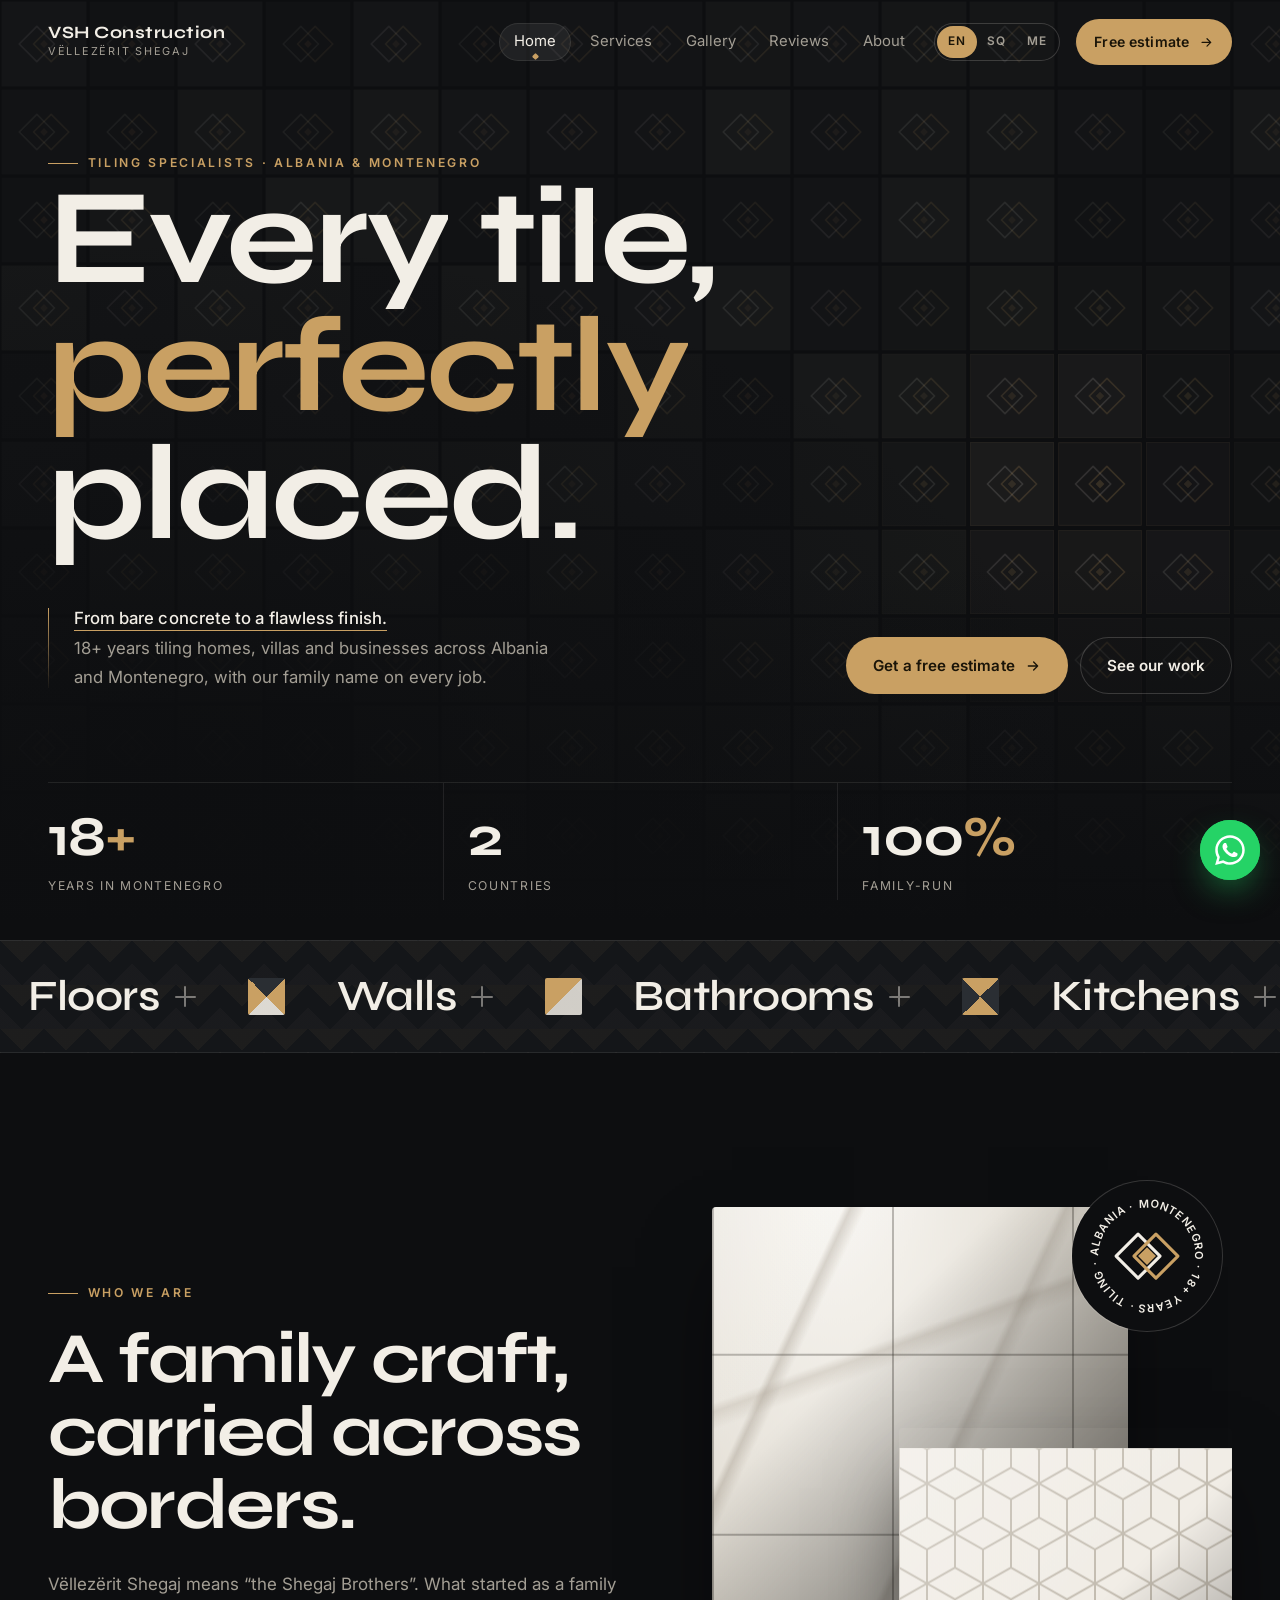
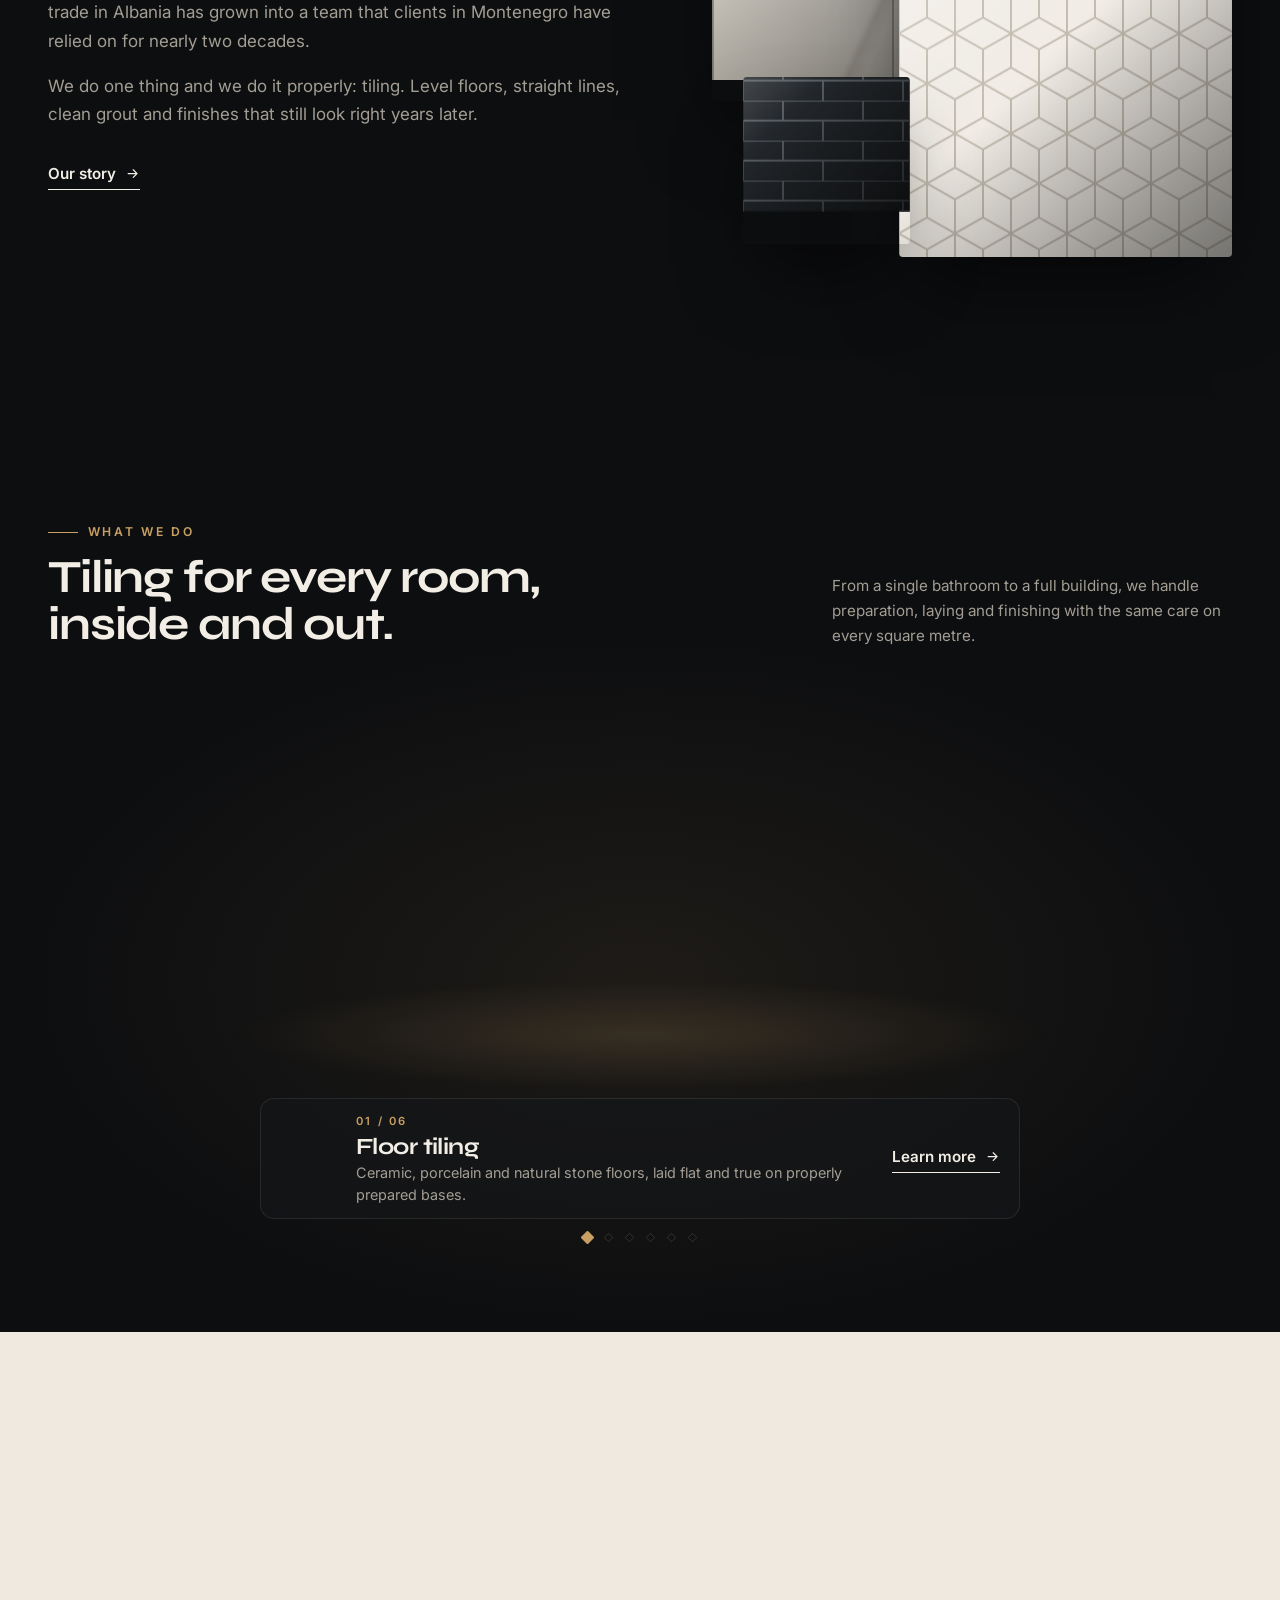
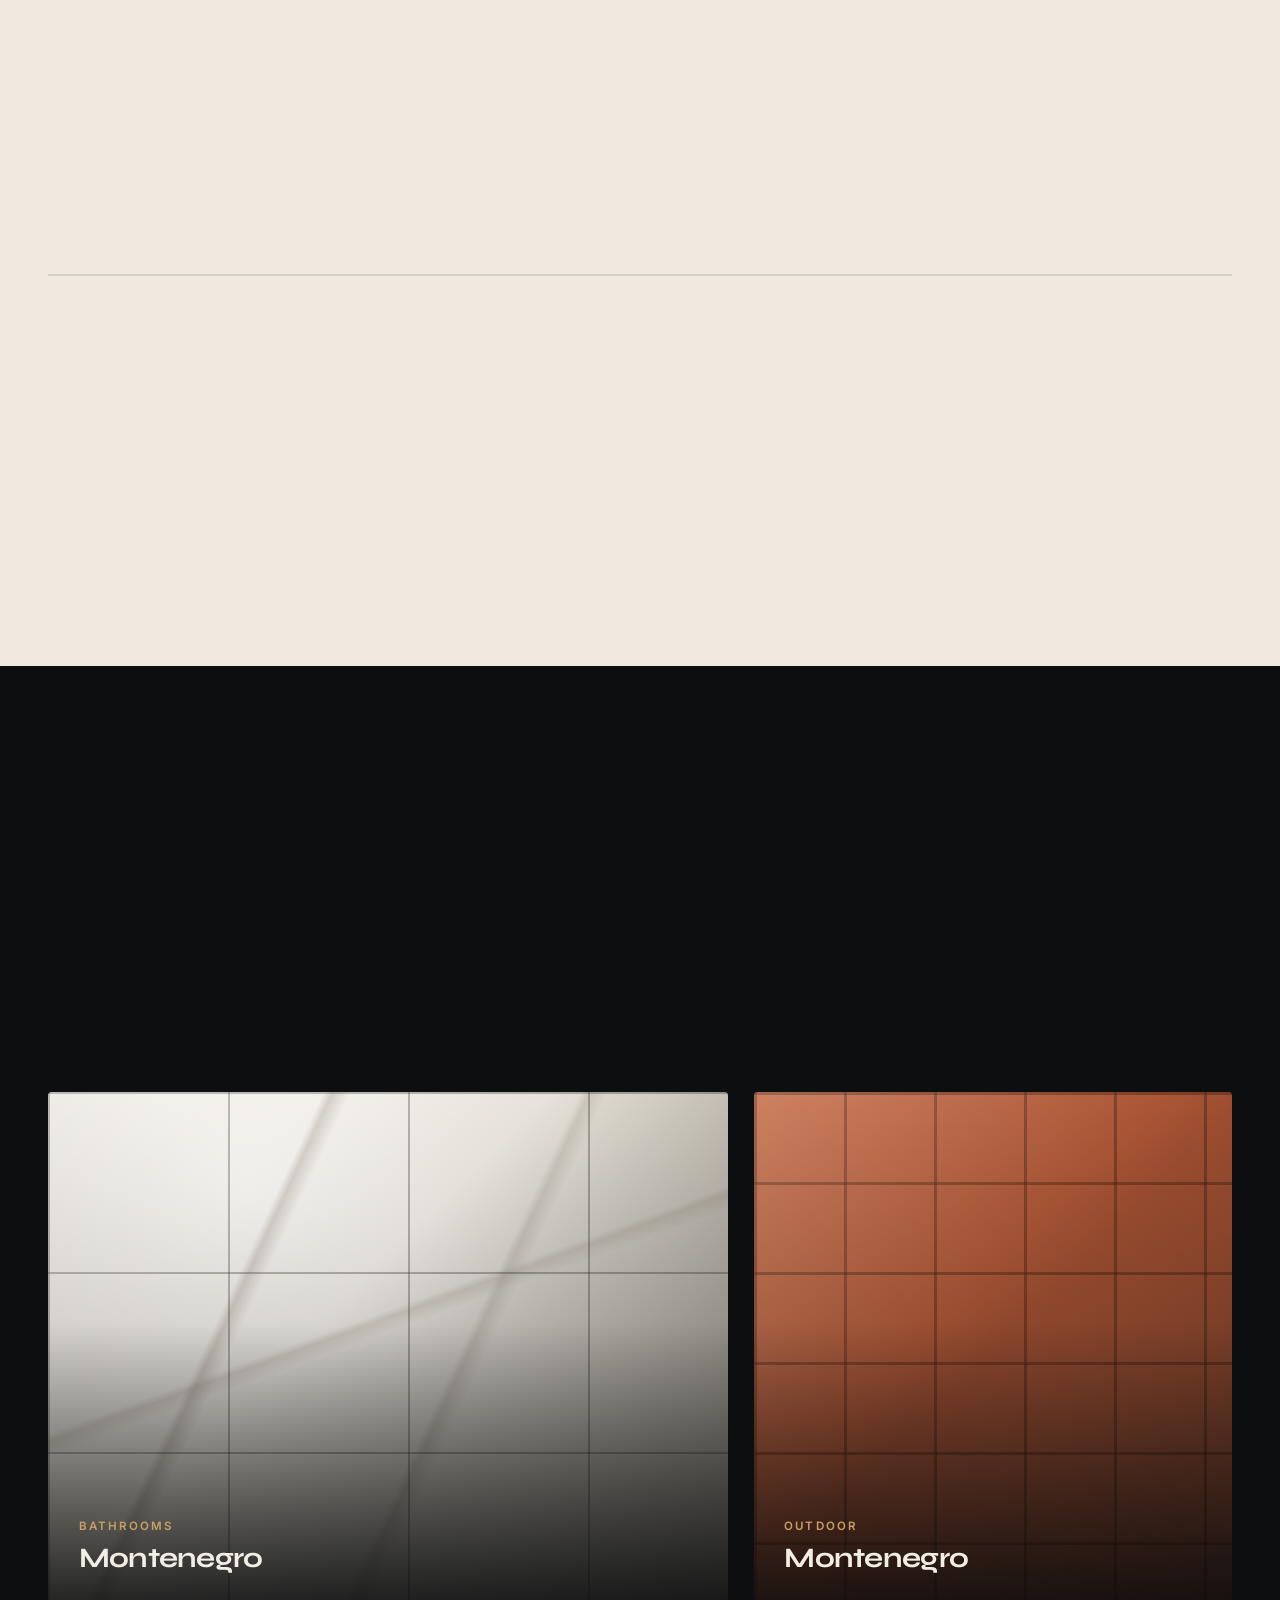
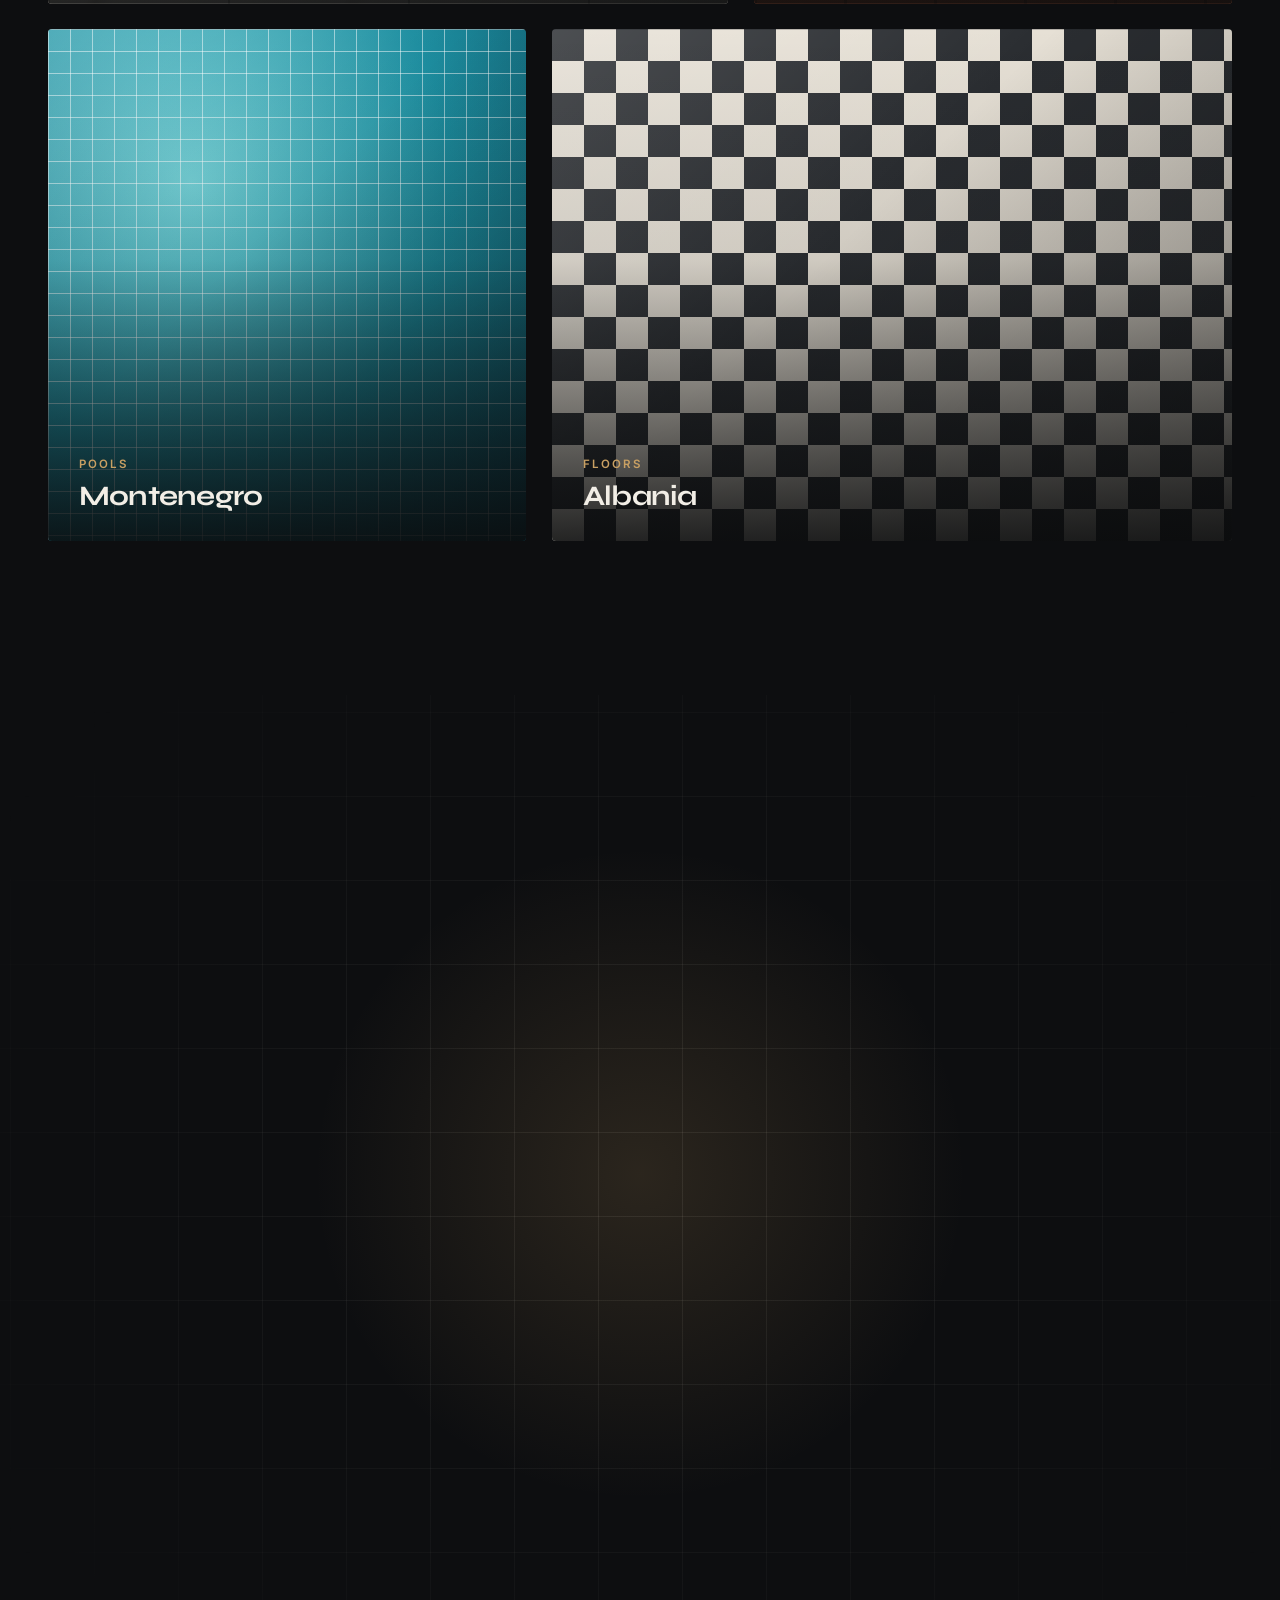
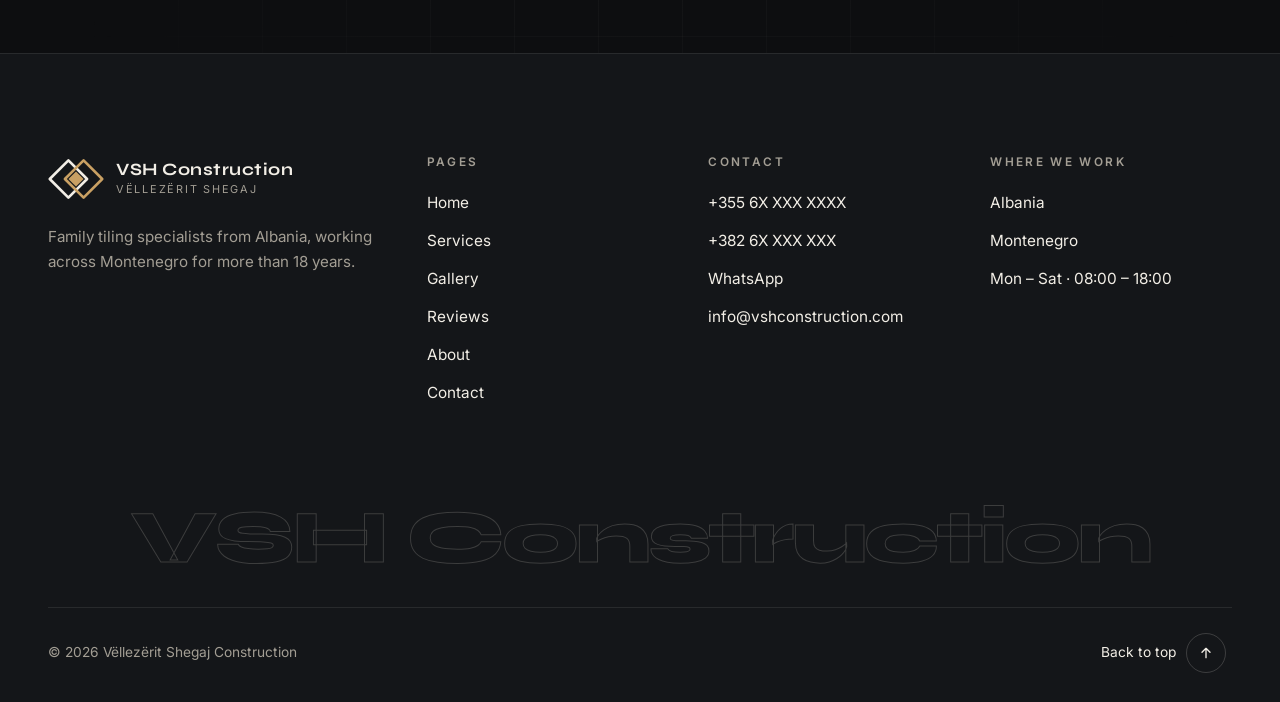
==== index.html @ 90c279e2 "VSH Construction website: 6 pages in English, Albanian and Montenegrin" ====
<!doctype html>
<html lang="en">
<head>
  <meta charset="utf-8">
  <meta name="viewport" content="width=device-width, initial-scale=1">
  <title>VSH Construction | Tiling in Albania &amp; Montenegro</title>
  <meta name="description" content="Vëllezërit Shegaj Construction (VSH) is a family tiling company from Albania, working across Montenegro for more than 18 years.">
  <meta name="theme-color" content="#0d0e10">
  <link rel="icon" type="image/svg+xml" href="assets/logo/vsh-icon.svg">
  <link rel="preconnect" href="https://fonts.googleapis.com">
  <link rel="preconnect" href="https://fonts.gstatic.com" crossorigin>
  <link href="https://fonts.googleapis.com/css2?family=Inter:wght@400;500;600&family=Syne:wght@600;700;800&display=swap" rel="stylesheet">
  <link rel="stylesheet" href="assets/css/style.css">
  <script>document.documentElement.classList.add("js");try{if(sessionStorage.getItem("vsh-transition"))document.documentElement.classList.add("is-entering")}catch(e){}</script>
</head>
<body data-page="home">
  <main id="main">
    <!-- HERO -->
    <section class="hero">
      <canvas class="hero-canvas" aria-hidden="true"></canvas>
      <div class="container hero-content">
        <span class="eyebrow" data-reveal style="--i:1" data-i18n="home.eyebrow">Tiling specialists · Albania &amp; Montenegro</span>
        <h1 data-split data-i18n="home.title">Every tile, <span class="accent">perfectly</span> placed.</h1>
        <div class="hero-row">
          <p class="hero-sub" data-reveal style="--i:4" data-i18n="home.sub"><span class="hl"><strong>From bare concrete to a flawless finish.</strong> 18+ years tiling homes, villas and businesses across Albania and Montenegro, with our family name on every job.</span></p>
          <div class="hero-actions" data-reveal style="--i:5">
            <a class="btn" href="contact.html" data-magnetic="0.2"><span data-i18n="home.cta1">Get a free estimate</span> <svg viewBox="0 0 24 24" fill="none" stroke="currentColor" stroke-width="2" stroke-linecap="round" stroke-linejoin="round" aria-hidden="true"><path d="M5 12h14M13 6l6 6-6 6"/></svg></a>
            <a class="btn btn-ghost" href="gallery.html" data-i18n="home.cta2">See our work</a>
          </div>
        </div>
        <div class="hero-meta" data-reveal style="--i:6">
          <div class="stat"><div class="stat-num"><span data-count="18">18</span><span class="accent">+</span></div><div class="stat-label" data-i18n="home.stat1">Years in Montenegro</div></div>
          <div class="stat"><div class="stat-num"><span data-count="2">2</span></div><div class="stat-label" data-i18n="home.stat2">Countries</div></div>
          <div class="stat"><div class="stat-num"><span data-count="100">100</span><span class="accent">%</span></div><div class="stat-label" data-i18n="home.stat3">Family-run</div></div>
        </div>
      </div>
    </section>

    <!-- MARQUEE -->
    <!-- moving strip: built by main.js; every word opens an info panel -->
    <div class="marquee" data-marquee></div>

    <!-- INTRO -->
    <section class="section">
      <div class="container split">
        <div>
          <span class="eyebrow" data-reveal data-i18n="home.intro.eyebrow">Who we are</span>
          <h2 class="h-lg" data-split data-i18n="home.intro.title">A family craft, carried across borders.</h2>
          <p data-reveal data-i18n="home.intro.p1">Vëllezërit Shegaj means “the Shegaj Brothers”. What started as a family trade in Albania has grown into a team that clients in Montenegro have relied on for nearly two decades.</p>
          <p data-reveal data-i18n="home.intro.p2">We do one thing and we do it properly: tiling.</p>
          <a class="link-arrow" href="about.html" data-reveal><span data-i18n="link.story">Our story</span> <svg viewBox="0 0 24 24" fill="none" stroke="currentColor" stroke-width="2" stroke-linecap="round" stroke-linejoin="round" aria-hidden="true"><path d="M5 12h14M13 6l6 6-6 6"/></svg></a>
        </div>
        <div class="stack">
          <div class="panel p1" data-reveal="clip"><div class="pat pat-marble" data-parallax="-0.08"></div></div>
          <div class="panel p2" data-reveal="clip" style="--i:2"><div class="pat pat-subway-dark" data-parallax="0.06"></div></div>
          <div class="panel p3" data-reveal="clip" style="--i:4"><div class="pat pat-hex" data-parallax="-0.04"></div></div>
          <div class="badge" data-reveal="scale" style="--i:5">
            <svg viewBox="0 0 120 120" aria-hidden="true">
              <defs><path id="badge-circle" d="M60 60 m-46 0 a46 46 0 1 1 92 0 a46 46 0 1 1 -92 0"/></defs>
              <text><textPath href="#badge-circle" textLength="286" data-i18n="home.badge">Albania · Montenegro · 18+ years · tiling ·</textPath></text>
            </svg>
            <b data-logo aria-hidden="true"></b>
          </div>
        </div>
      </div>
    </section>

    <!-- WHAT WE DO: our six services on a 3D ring of working tilers, turned by scrolling -->
    <section class="craft3d" data-craft3d>
      <div class="craft3d-sticky">
        <div class="container craft3d-head">
          <div>
            <span class="eyebrow" data-i18n="home.services.eyebrow">What we do</span>
            <h2 class="h-md" data-i18n="home.services.title">Tiling for every room, inside and out.</h2>
          </div>
          <p class="c3-intro" data-i18n="home.services.text">From a single bathroom to a full building, we handle preparation, laying and finishing with the same care on every square metre.</p>
        </div>
        <div class="c3-stage">
          <div class="c3-ring">
            <a class="c3-card" style="--k:0" href="services.html#floors" data-key="floors"><div class="scene" data-scene="floors"></div><span class="c3-cap"><b>01</b><span data-i18n="svc.floors">Floor tiling</span></span></a>
            <a class="c3-card" style="--k:1" href="services.html#walls" data-key="walls"><div class="scene" data-scene="walls"></div><span class="c3-cap"><b>02</b><span data-i18n="svc.walls">Wall tiling &amp; cladding</span></span></a>
            <a class="c3-card" style="--k:2" href="services.html#bathrooms" data-key="bathrooms"><div class="scene" data-scene="bathrooms"></div><span class="c3-cap"><b>03</b><span data-i18n="svc.bathrooms">Bathrooms</span></span></a>
            <a class="c3-card" style="--k:3" href="services.html#kitchens" data-key="kitchens"><div class="scene" data-scene="kitchens"></div><span class="c3-cap"><b>04</b><span data-i18n="svc.kitchens">Kitchens</span></span></a>
            <a class="c3-card" style="--k:4" href="services.html#outdoor" data-key="outdoor"><div class="scene" data-scene="outdoor"></div><span class="c3-cap"><b>05</b><span data-i18n="svc.outdoor">Terraces &amp; outdoor</span></span></a>
            <a class="c3-card" style="--k:5" href="services.html#pools" data-key="pools"><div class="scene" data-scene="pools"></div><span class="c3-cap"><b>06</b><span data-i18n="svc.pools">Pools &amp; wet areas</span></span></a>
          </div>
          <div class="c3-floor" aria-hidden="true"></div>
        </div>
        <div class="container">
          <div class="c3-info" aria-live="polite">
            <span class="svc-wrap c3-icon is-in" aria-hidden="true"></span>
            <div class="c3-copy"><span class="c3-num">01 / 06</span><h3 class="c3-name">Floor tiling</h3><p class="c3-text"></p></div>
            <a class="link-arrow c3-more" href="services.html#floors"><span data-i18n="c3.more">Learn more</span> <svg viewBox="0 0 24 24" fill="none" stroke="currentColor" stroke-width="2" stroke-linecap="round" stroke-linejoin="round" aria-hidden="true"><path d="M5 12h14M13 6l6 6-6 6"/></svg></a>
          </div>
          <div class="c3-dots" aria-hidden="true"><i></i><i></i><i></i><i></i><i></i><i></i></div>
        </div>
      </div>
    </section>

    <!-- PROCESS -->
    <section class="section section-light">
      <div class="container">
        <div class="section-head">
          <div>
            <span class="eyebrow" data-reveal data-i18n="home.process.eyebrow">How we work</span>
            <h2 class="h-lg" data-split data-i18n="home.process.title">Simple process. Serious results.</h2>
          </div>
          <p data-reveal data-i18n="home.process.text">No surprises. You know what we will do, what it costs and when it will be finished before we lay the first tile.</p>
        </div>
        <div class="process">
          <div class="process-line" data-progress><span></span></div>
          <div class="step" data-reveal style="--i:0"><div class="step-num">01</div><h3 data-i18n="step1.t">Visit &amp; measure</h3><p data-i18n="step1.p">We come to the site, measure everything and listen to what you want.</p></div>
          <div class="step" data-reveal style="--i:1"><div class="step-num">02</div><h3 data-i18n="step2.t">Free estimate</h3><p data-i18n="step2.p">Honest advice on tiles, layout and materials, with a clear written price.</p></div>
          <div class="step" data-reveal style="--i:2"><div class="step-num">03</div><h3 data-i18n="step3.t">Preparation</h3><p data-i18n="step3.p">Levelling, screeding and waterproofing: the work you don’t see, done right.</p></div>
          <div class="step" data-reveal style="--i:3"><div class="step-num">04</div><h3 data-i18n="step4.t">Laying &amp; finish</h3><p data-i18n="step4.p">Precise laying, clean grouting and a tidy site handed back to you.</p></div>
        </div>
      </div>
    </section>

    <!-- WORK (from assets/js/gallery-data.js) -->
    <section class="section">
      <div class="container">
        <div class="section-head">
          <div>
            <span class="eyebrow" data-reveal data-i18n="home.work.eyebrow">Our work</span>
            <h2 class="h-lg" data-split data-i18n="home.work.title">Finished surfaces, built to last.</h2>
          </div>
          <a class="link-arrow" href="gallery.html" data-reveal><span data-i18n="link.gallery">Full gallery</span> <svg viewBox="0 0 24 24" fill="none" stroke="currentColor" stroke-width="2" stroke-linecap="round" stroke-linejoin="round" aria-hidden="true"><path d="M5 12h14M13 6l6 6-6 6"/></svg></a>
        </div>
        <div class="projects-grid" data-gallery="featured"></div>
      </div>
    </section>

    <!-- REVIEWS (from assets/js/reviews-data.js; hidden until you have reviews) -->
    <section class="section" id="home-reviews" style="padding-top:0">
      <div class="container">
        <div class="section-head">
          <div>
            <span class="eyebrow" data-reveal data-i18n="home.reviews.eyebrow">Reviews</span>
            <h2 class="h-lg" data-split data-i18n="home.reviews.title">What our clients say.</h2>
          </div>
          <div class="head-actions" data-reveal>
            <a class="link-arrow" href="reviews.html"><span data-i18n="link.reviews">All reviews</span> <svg viewBox="0 0 24 24" fill="none" stroke="currentColor" stroke-width="2" stroke-linecap="round" stroke-linejoin="round" aria-hidden="true"><path d="M5 12h14M13 6l6 6-6 6"/></svg></a>
            <a class="btn btn-sm btn-ghost" href="reviews.html#write"><svg class="btn-star" viewBox="0 0 24 24" fill="currentColor" aria-hidden="true"><path d="M12 2.5l2.9 6 6.6.8-4.9 4.6 1.3 6.6L12 17.3l-5.9 3.2 1.3-6.6-4.9-4.6 6.6-.8z"/></svg> <span data-i18n="rp.writeBtn">Write a review</span></a>
          </div>
        </div>
        <div class="reviews-grid" data-reviews="teaser" data-hide-empty="#home-reviews"></div>
      </div>
    </section>

    <!-- CTA -->
    <section class="cta">
      <div class="container">
        <span class="eyebrow" data-reveal data-i18n="home.cta.eyebrow">Free estimate</span>
        <h2 data-split data-i18n="home.cta.title">Have a project in Albania or Montenegro?</h2>
        <a class="btn-round" href="contact.html" data-magnetic="0.35" data-reveal="scale" data-i18n="cta.round">Free<br>estimate</a>
      </div>
    </section>
  </main>

  <script src="assets/js/config.js"></script>
  <script src="assets/js/i18n.js"></script>
  <script src="assets/js/gallery-data.js"></script>
  <script src="assets/js/reviews-data.js"></script>
  <script src="assets/js/main.js"></script>
</body>
</html>
---- assets/css/style.css ----
/* =========================================================
   VSH Construction — Vëllezërit Shegaj
   Main stylesheet
   ========================================================= */

:root {
  --bg: #0d0e10;
  --bg-2: #141619;
  --surface: #1b1e22;
  --surface-2: #23272c;
  --line: rgba(242, 238, 230, 0.09);
  --line-2: rgba(242, 238, 230, 0.18);
  --text: #f2eee6;
  --muted: #a39e94;
  --accent: #c9a063;
  --accent-2: #e2bf86;
  --accent-ink: #1a1408;
  --light: #efe9df;
  --light-ink: #17181a;
  --light-muted: #5f5b54;

  --font-display: "Syne", system-ui, sans-serif;
  --font-body: "Inter", system-ui, -apple-system, "Segoe UI", sans-serif;

  --ease-out: cubic-bezier(0.22, 1, 0.36, 1);
  --ease-io: cubic-bezier(0.77, 0, 0.18, 1);

  --container: 1280px;
  --gutter: clamp(16px, 4vw, 48px);
  --header-h: 84px;
}

/* ---------- Base ---------- */
*, *::before, *::after { box-sizing: border-box; }
html { -webkit-text-size-adjust: 100%; overflow-x: clip; }
body {
  margin: 0;
  background: var(--bg);
  color: var(--text);
  font-family: var(--font-body);
  font-size: 1.0625rem;
  line-height: 1.65;
  -webkit-font-smoothing: antialiased;
  overflow-x: clip;
}
html.menu-open { overflow: hidden; }
img, svg, canvas { display: block; max-width: 100%; }
a { color: inherit; text-decoration: none; }
button { font: inherit; color: inherit; }
h1, h2, h3, h4 {
  font-family: var(--font-display);
  font-weight: 700;
  line-height: 1.02;
  letter-spacing: -0.025em;
  margin: 0;
  overflow-wrap: break-word;
}
p { margin: 0 0 1em; }
::selection { background: var(--accent); color: var(--accent-ink); }
:focus-visible { outline: 2px solid var(--accent); outline-offset: 3px; }

.container { width: 100%; max-width: var(--container); margin: 0 auto; padding: 0 var(--gutter); }

.skip-link {
  position: fixed; top: 12px; left: 12px; z-index: 200;
  padding: 10px 16px; background: var(--accent); color: var(--accent-ink);
  border-radius: 6px; transform: translateY(-200%);
}
.skip-link:focus { transform: none; }

.eyebrow {
  display: inline-flex; align-items: center; gap: 0.8em;
  font-size: 0.76rem; font-weight: 600; letter-spacing: 0.22em; text-transform: uppercase;
  color: var(--accent);
}
.eyebrow::before { content: ""; width: 30px; height: 1px; background: currentColor; }

.h-lg { font-size: clamp(2.4rem, 5.6vw, 5rem); }
.h-md { font-size: clamp(1.9rem, 3.6vw, 3rem); }
.text-muted { color: var(--muted); }
.accent { color: var(--accent); }
em.serif, .outline {
  font-style: normal;
  color: transparent;
  -webkit-text-stroke: 1.5px var(--accent);
}

/* ---------- Buttons ---------- */
.btn {
  position: relative; isolation: isolate; overflow: hidden;
  display: inline-flex; align-items: center; gap: 0.7em;
  padding: 1.05em 1.75em;
  border: 0; border-radius: 999px; cursor: pointer;
  background: var(--accent); color: var(--accent-ink);
  font-weight: 600; font-size: 0.95rem; letter-spacing: 0.01em;
  transition: color 0.4s var(--ease-out), transform 0.5s var(--ease-out);
}
.btn::before {
  content: ""; position: absolute; inset: 0; z-index: -1;
  background: var(--text); border-radius: inherit;
  transform: translateY(101%);
  transition: transform 0.55s var(--ease-out);
}
.btn svg { width: 1.05em; height: 1.05em; transition: transform 0.45s var(--ease-out); }
.btn-ghost { background: transparent; color: var(--text); box-shadow: inset 0 0 0 1px var(--line-2); }
.btn-sm { padding: 0.78em 1.3em; font-size: 0.88rem; }
.btn-dark { background: var(--light-ink); color: var(--light); }
.btn-dark::before { background: var(--accent); }
@media (hover: hover) {
  .btn:hover::before { transform: translateY(0); }
  .btn:hover svg { transform: translateX(4px); }
  .btn-ghost:hover { color: var(--bg); }
  .btn-dark:hover { color: var(--accent-ink); }
}
.btn:active { transform: scale(0.97); }

.btn-round {
  width: clamp(150px, 16vw, 190px); aspect-ratio: 1; border-radius: 50%;
  display: inline-grid; place-items: center; text-align: center;
  background: var(--accent); color: var(--accent-ink);
  font-family: var(--font-display); font-weight: 700; font-size: 1.05rem; line-height: 1.2;
  position: relative; overflow: hidden; isolation: isolate;
  transition: color 0.4s var(--ease-out);
}
.btn-round::before {
  content: ""; position: absolute; inset: 0; z-index: -1; border-radius: 50%;
  background: var(--text); transform: scale(0); transition: transform 0.6s var(--ease-out);
}
@media (hover: hover) { .btn-round:hover::before { transform: scale(1); } }

.link-arrow {
  display: inline-flex; align-items: center; gap: 0.6em;
  font-weight: 600; font-size: 0.95rem;
  padding-bottom: 4px;
  background: linear-gradient(currentColor, currentColor) left bottom / 100% 1px no-repeat;
  transition: background-size 0.5s var(--ease-out), color 0.3s;
}
.link-arrow svg { width: 1em; height: 1em; transition: transform 0.45s var(--ease-out); }
@media (hover: hover) {
  .link-arrow:hover { color: var(--accent); }
  .link-arrow:hover svg { transform: translateX(5px); }
}

/* ---------- Scroll progress ---------- */
.scroll-progress {
  position: fixed; top: 0; left: 0; right: 0; height: 2px; z-index: 60;
  background: var(--accent); transform-origin: left; transform: scaleX(var(--sp, 0));
  pointer-events: none;
}

/* ---------- Header ---------- */
.site-header {
  position: fixed; inset: 0 0 auto; z-index: 50;
  height: var(--header-h); display: flex; align-items: center;
  border-bottom: 1px solid transparent;
  transition: transform 0.55s var(--ease-out), background-color 0.4s, border-color 0.4s;
}
.site-header .container { display: flex; align-items: center; justify-content: space-between; gap: 24px; }
.site-header.is-scrolled {
  background: rgba(13, 14, 16, 0.74);
  -webkit-backdrop-filter: blur(14px); backdrop-filter: blur(14px);
  border-color: var(--line);
}
.site-header.is-hidden { transform: translateY(-100%); }
.menu-open .site-header { transform: none; background: transparent; border-color: transparent; backdrop-filter: none; }

.brand { display: flex; align-items: center; gap: 12px; }
/* Logo mark: two diamond tiles joined by a gold tile */
.brand-mark {
  position: relative; width: 56px; height: 46px; flex: none;
  display: grid; place-items: center; color: var(--text);
}
.logo-mark { display: block; width: 100%; height: 100%; overflow: visible; }
.logo-mark path { transform-box: fill-box; transform-origin: center; transition: transform 0.6s var(--ease-out); }
@media (hover: hover) {
  .brand:hover .lm-a { transform: translateX(6%); }
  .brand:hover .lm-b { transform: translateX(-6%); }
  .brand:hover .lm-c { transform: scale(1.25) rotate(90deg); }
}
/* small phones keep the logo in the header all the time: it draws itself on the first view */
@media (max-width: 440px) {
  .logo-intro .site-header .lm-a, .logo-intro .site-header .lm-b {
    stroke-dasharray: 100; animation: logo-draw 1.4s var(--ease-io) 0.2s both;
  }
  .logo-intro .site-header .lm-b { animation-delay: 0.45s; }
  .logo-intro .site-header .lm-c { animation: logo-pop 0.7s var(--ease-out) 1.2s both; }
}
@keyframes logo-draw { from { stroke-dashoffset: 100; } to { stroke-dashoffset: 0; } }
@keyframes logo-pop { from { transform: scale(0) rotate(-90deg); } }
.brand-text strong {
  display: block; font-family: var(--font-display); font-weight: 700;
  font-size: 1.02rem; letter-spacing: 0.03em; line-height: 1.2;
}
.brand-text small {
  display: block; font-size: 0.68rem; letter-spacing: 0.16em; text-transform: uppercase; color: var(--muted);
}

.nav { display: flex; align-items: center; gap: 4px; }
.nav a:not(.btn) {
  position: relative; padding: 0.6em 1em; font-size: 0.93rem; color: var(--muted);
  transition: color 0.3s;
}
.nav a:not(.btn)::after {
  content: ""; position: absolute; left: 1em; right: 1em; bottom: 0.3em; height: 1px;
  background: var(--accent); transform: scaleX(0); transform-origin: right;
  transition: transform 0.5s var(--ease-out);
}
.nav a[aria-current="page"] { color: var(--text); }
.nav a[aria-current="page"]::after { transform: scaleX(1); transform-origin: left; }
@media (hover: hover) {
  .nav a:not(.btn):hover { color: var(--text); }
  .nav a:not(.btn):hover::after { transform: scaleX(1); transform-origin: left; }
}
.nav .btn { margin-left: 14px; }

.menu-toggle {
  display: none; position: relative; width: 48px; height: 48px; border-radius: 50%;
  border: 1px solid var(--line-2); background: transparent; cursor: pointer;
}
.menu-toggle span {
  position: absolute; left: 14px; right: 14px; height: 1.5px; background: var(--text);
  transition: transform 0.5s var(--ease-out), top 0.5s var(--ease-out);
}
.menu-toggle span:nth-child(1) { top: 19px; }
.menu-toggle span:nth-child(2) { top: 27px; }
.menu-open .menu-toggle span:nth-child(1) { top: 23px; transform: rotate(45deg); }
.menu-open .menu-toggle span:nth-child(2) { top: 23px; transform: rotate(-45deg); }

.mobile-menu {
  position: fixed; inset: 0; z-index: 45;
  display: flex; flex-direction: column; justify-content: space-between;
  padding: calc(var(--header-h) + 32px) var(--gutter) 36px;
  background: var(--bg-2);
  clip-path: circle(0% at calc(100% - var(--gutter) - 24px) calc(var(--header-h) / 2));
  visibility: hidden;
  transition: clip-path 0.8s var(--ease-io), visibility 0s 0.8s;
}
.menu-open .mobile-menu {
  clip-path: circle(150% at calc(100% - var(--gutter) - 24px) calc(var(--header-h) / 2));
  visibility: visible;
  transition: clip-path 0.8s var(--ease-io), visibility 0s;
}
.mobile-menu nav a {
  display: block; overflow: hidden;
  font-family: var(--font-display); font-weight: 700;
  font-size: clamp(2rem, min(11vw, 7vh), 3.8rem); line-height: 1.15; letter-spacing: -0.02em;
}
.mobile-menu nav a span {
  display: inline-block; transform: translateY(110%);
  transition: transform 0.7s var(--ease-out);
}
.mobile-menu nav a[aria-current="page"] { color: var(--accent); }
.menu-open .mobile-menu nav a span { transform: none; transition-delay: calc(0.25s + var(--i) * 0.06s); }
.mobile-menu-foot {
  display: grid; gap: 6px; color: var(--muted); font-size: 0.92rem;
  opacity: 0; transition: opacity 0.5s;
}
.menu-open .mobile-menu-foot { opacity: 1; transition-delay: 0.55s; }

@media (max-width: 1200px) {
  .nav, .header-cta { display: none !important; }
  .menu-toggle { display: block; }
}
@media (min-width: 1201px) { .mobile-menu { display: none; } }

/* ---------- Page transition: the logo assembles from its pieces ----------
   leave: a dark curtain opens from where you clicked, the 9 pieces of the logo
          fly in from all sides and lock together, then the next page loads
   enter: the assembled logo lifts away and the curtain slides up off the new page */
.pt {
  position: fixed; inset: 0; z-index: 100; pointer-events: none;
  display: grid; place-items: center;
  background: radial-gradient(ellipse at 50% 45%, #17191c, var(--bg) 70%);
  clip-path: circle(0% at var(--cx, 50%) var(--cy, 50%));
  visibility: hidden;
}
.pt.no-anim, .pt.no-anim * { transition: none !important; }
.pt.is-covering {
  visibility: visible; pointer-events: all;
  clip-path: circle(150% at var(--cx, 50%) var(--cy, 50%));
  transition: clip-path 0.48s var(--ease-io);
}
html.is-entering .pt { visibility: visible; clip-path: inset(0 0 0 0); transition: none; }
.pt.is-revealing {
  visibility: visible; clip-path: inset(0 0 100% 0);
  transition: clip-path 0.55s var(--ease-io) 0.12s;
}
.pt-logo { display: grid; justify-items: center; gap: 18px; }
.pt-mark { width: clamp(120px, 14vw, 180px); height: auto; overflow: visible; color: var(--text); }
.pt-word {
  font-family: var(--font-display); font-weight: 800; font-size: clamp(1.1rem, 1.8vw, 1.5rem);
  letter-spacing: 0.34em; margin-right: -0.34em; color: var(--text); display: flex;
}
.pt-word span { display: inline-block; opacity: 0; transform: translateY(10px); transition: opacity 0.3s, transform 0.4s var(--ease-out); transition-delay: calc(0.32s + var(--l) * 25ms); }
.pt-word span.g { color: var(--accent); }
.pc {
  transform-box: fill-box; transform-origin: center;
  opacity: 0;
  transform: translate(var(--x), var(--y)) rotate(var(--r)) scale(0.6);
  transition: transform 0.46s var(--ease-out), opacity 0.22s ease;
  transition-delay: var(--d);
}
/* pieces locked together */
.pt.is-covering .pc, html.is-entering .pt .pc { opacity: 1; transform: none; }
.pt.is-covering .pt-word span, html.is-entering .pt .pt-word span { opacity: 1; transform: none; }
/* the moment they lock: a quick gold flash on the centre tile */
.pt.is-covering .pc-c { animation: pc-lock 0.5s var(--ease-out) 0.62s both; }
@keyframes pc-lock { 0% { filter: none; } 40% { filter: drop-shadow(0 0 10px rgba(226, 191, 134, 0.9)); } 100% { filter: none; } }
/* leaving the logo on enter */
.pt.is-revealing .pc, .pt.is-revealing .pt-word span { opacity: 1; transform: none; transition-delay: 0s; }
.pt.is-revealing .pt-logo { opacity: 0; transform: translateY(-24px) scale(0.94); transition: opacity 0.3s ease, transform 0.5s var(--ease-io); }
/* safety cover: hides the new page until the transition layer exists */
html.is-entering:not(.pt-ready)::after { content: ""; position: fixed; inset: 0; z-index: 99; background: var(--bg); }

/* ---------- Reveal on scroll (fast) ---------- */
.js [data-reveal] {
  opacity: 0; transform: translateY(26px);
  transition: opacity 0.6s var(--ease-out), transform 0.7s var(--ease-out), clip-path 0.9s var(--ease-io);
  transition-delay: calc(var(--i, 0) * 55ms);
}
.js [data-reveal="fade"] { transform: none; }
.js [data-reveal="left"] { transform: translateX(-28px); }
.js [data-reveal="right"] { transform: translateX(28px); }
/* clip the children, not the observed element (a fully clipped target never "intersects") */
.js [data-reveal="clip"] { opacity: 1; transform: none; }
.js [data-reveal="clip"] > * {
  clip-path: inset(100% 0 0 0);
  transition: clip-path 0.9s var(--ease-io), transform 0.9s var(--ease-out);
  transition-delay: calc(var(--i, 0) * 55ms);
}
.js [data-reveal="clip"].is-in > * { clip-path: inset(0 0 0 0); }
.js [data-reveal="scale"] { transform: scale(0.94); }
.js [data-reveal].is-in { opacity: 1; transform: none; }

[data-split] .word {
  display: inline-block; overflow: hidden; vertical-align: top;
  padding-bottom: 0.1em; margin-bottom: -0.1em;
}
.js [data-split] .word > span {
  display: inline-block; transform: translateY(108%);
  transition: transform 0.7s var(--ease-out);
  transition-delay: calc(var(--w) * 40ms + var(--split-delay, 0ms));
}
.js [data-split].is-in .word > span { transform: none; }

/* ---------- Sections ---------- */
.section { padding: clamp(84px, 12vw, 170px) 0; position: relative; }
.section-tight { padding: clamp(64px, 8vw, 110px) 0; }
.section-head {
  display: flex; justify-content: space-between; align-items: flex-end;
  gap: 32px; flex-wrap: wrap; margin-bottom: clamp(44px, 6vw, 80px);
}
.section-head h2 { margin-top: 20px; max-width: 16ch; }
.section-head > p { max-width: 420px; color: var(--muted); margin: 0; }
.section-light { background: var(--light); color: var(--light-ink); }
.section-light .eyebrow { color: #93682c; }
.section-light .text-muted, .section-light .section-head > p { color: var(--light-muted); }

/* ---------- Hero ---------- */
.hero {
  position: relative; min-height: 100vh; min-height: 100svh;
  display: flex; flex-direction: column; justify-content: flex-end;
  padding: calc(var(--header-h) + 60px) 0 40px; overflow: hidden;
}
.hero-canvas { position: absolute; inset: 0; width: 100%; height: 100%; z-index: 0; }
.hero::after {
  content: ""; position: absolute; inset: 0; z-index: 1; pointer-events: none;
  background:
    radial-gradient(ellipse 70% 60% at 15% 85%, rgba(13, 14, 16, 0.96), rgba(13, 14, 16, 0.4) 60%, transparent),
    linear-gradient(to top, var(--bg) 2%, transparent 40%);
}
.hero-content { position: relative; z-index: 2; }
.hero h1 { font-size: clamp(2.5rem, min(12vw, 15vh), 9rem); line-height: 0.95; max-width: 11ch; --split-delay: 150ms; }
.hero-row {
  display: flex; justify-content: space-between; align-items: flex-end; gap: 40px; flex-wrap: wrap;
  margin-top: clamp(28px, 4vw, 44px);
}
/* Intro text: thin gold rule + white lead sentence with a hairline gold underline */
.hero-sub {
  position: relative; max-width: 500px; margin: 0;
  padding: 2px 0 2px clamp(18px, 2vw, 26px);
  color: var(--muted); font-size: 1.05rem; line-height: 1.75;
}
.hero-sub::before {
  content: ""; position: absolute; left: 0; top: 6px; bottom: 6px; width: 1px;
  background: linear-gradient(to bottom, var(--accent), rgba(201, 160, 99, 0.05));
  transform-origin: top;
}
.hero-sub .hl { color: inherit; }
.hero-sub .hl strong {
  color: var(--text); font-weight: 500; letter-spacing: 0.005em;
  padding-bottom: 3px;
  background: linear-gradient(var(--accent), var(--accent)) left bottom / 100% 1px no-repeat;
  -webkit-box-decoration-break: clone; box-decoration-break: clone;
}
.hero-sub .hl strong::after { content: "\A"; white-space: pre; }
.js .hero-sub::before { transform: scaleY(0); transition: transform 1.2s var(--ease-io) 0.5s; }
.js .hero-sub.is-in::before { transform: none; }
.js .hero-sub .hl strong { background-size: 0% 1px; transition: background-size 1.1s var(--ease-io) 0.9s; }
.js .hero-sub.is-in .hl strong { background-size: 100% 1px; }
.hero-actions { display: flex; flex-wrap: wrap; gap: 12px; }
.hero-meta {
  position: relative; z-index: 2;
  display: grid; grid-template-columns: repeat(3, 1fr);
  margin-top: clamp(48px, 7vw, 88px); border-top: 1px solid var(--line);
}
.stat { padding: 26px 24px 4px 0; }
.stat + .stat { padding-left: 24px; border-left: 1px solid var(--line); }
.stat-num {
  font-family: var(--font-display); font-weight: 700; line-height: 1;
  font-size: clamp(2rem, 4.4vw, 3.6rem); letter-spacing: -0.03em;
}
.stat-num .accent { color: var(--accent); }
.stat-label {
  margin-top: 10px; color: var(--muted); font-size: 0.76rem;
  letter-spacing: 0.14em; text-transform: uppercase;
}
.scroll-cue {
  position: absolute; right: var(--gutter); top: 50%; z-index: 2;
  writing-mode: vertical-rl; font-size: 0.7rem; letter-spacing: 0.3em; text-transform: uppercase;
  color: var(--muted); display: flex; align-items: center; gap: 16px;
}
.scroll-cue::after {
  content: ""; width: 1px; height: 70px;
  background: linear-gradient(var(--accent), var(--accent)) top / 100% 30% no-repeat, var(--line-2);
  animation: cue 2.2s var(--ease-io) infinite;
}
@keyframes cue {
  0% { background-position: 0 -30px, 0 0; }
  100% { background-position: 0 100px, 0 0; }
}

/* ---------- Marquee ---------- */
/* a strip of words separated by small triangle tiles; every word can be tapped */
.marquee {
  position: relative; overflow: hidden; padding: 22px 0;
  border-block: 1px solid var(--line);
  background-color: var(--bg-2);
  /* faint triangle-tile floor behind the words */
  background-image:
    linear-gradient(135deg, rgba(201, 160, 99, 0.05) 25%, transparent 25%),
    linear-gradient(225deg, rgba(201, 160, 99, 0.05) 25%, transparent 25%),
    linear-gradient(45deg, rgba(242, 238, 230, 0.025) 25%, transparent 25%),
    linear-gradient(315deg, rgba(242, 238, 230, 0.025) 25%, transparent 25%);
  background-size: 44px 44px;
  background-position: 22px 0, 22px 0, 0 0, 0 0;
}
.marquee-track { display: flex; width: max-content; animation: marquee 42s linear infinite; }
.marquee:hover .marquee-track, .marquee:focus-within .marquee-track { animation-play-state: paused; }
.marquee-group { display: flex; align-items: center; }
.mq-item {
  position: relative; display: inline-flex; align-items: center; gap: 0.35em;
  padding: 0.18em 0.5em; margin: 0 0.15em; border: 0; border-radius: 999px; background: none; cursor: pointer;
  font-family: var(--font-display); font-weight: 600; white-space: nowrap; color: var(--text);
  font-size: clamp(1.5rem, 3.4vw, 2.7rem); letter-spacing: -0.01em; line-height: 1.2;
  transition: color 0.35s, background-color 0.35s;
}
.mq-plus {
  position: relative; width: 0.5em; height: 0.5em; flex: none; opacity: 0.45;
  transition: transform 0.5s var(--ease-out), opacity 0.3s;
}
.mq-plus::before, .mq-plus::after { content: ""; position: absolute; left: 50%; top: 50%; background: currentColor; border-radius: 2px; }
.mq-plus::before { width: 100%; height: 2px; margin: -1px 0 0 -50%; }
.mq-plus::after { width: 2px; height: 100%; margin: -50% 0 0 -1px; }
@media (hover: hover) {
  .mq-item:hover { color: var(--accent); background: rgba(201, 160, 99, 0.08); }
  .mq-item:hover .mq-plus { transform: rotate(90deg); opacity: 1; }
}
.mq-item:focus-visible { outline: 2px solid var(--accent); outline-offset: 2px; }
/* triangle tiles */
.tri { flex: none; width: 0.85em; height: 0.85em; margin: 0 0.55em; font-size: clamp(1.5rem, 3.4vw, 2.7rem); border-radius: 2px; }
.tri-0 { background: conic-gradient(from 45deg, var(--accent) 0 25%, rgba(242, 238, 230, 0.9) 0 50%, var(--accent) 0 75%, #2a2e33 0); animation: tri-turn 4s var(--ease-io) infinite; }
.tri-1 { background: linear-gradient(135deg, var(--accent) 50%, rgba(242, 238, 230, 0.85) 50%); animation: tri-turn 4s var(--ease-io) 1.3s infinite; }
.tri-2 { background: conic-gradient(from 45deg, #2a2e33 0 25%, var(--accent) 0 50%, #2a2e33 0 75%, var(--accent) 0); animation: tri-turn 4s var(--ease-io) 2.6s infinite; }
@keyframes tri-turn { 0%, 70% { transform: rotate(0); } 100% { transform: rotate(90deg); } }
@keyframes marquee { to { transform: translateX(-50%); } }
@media (max-width: 640px) { .marquee { padding: 16px 0; } }

/* ---------- Info panel (opens from the strip) ---------- */
.topic {
  position: fixed; inset: 0; z-index: 92; display: grid; place-items: center; padding: 16px;
  visibility: hidden; pointer-events: none;
}
.topic.is-open { visibility: visible; pointer-events: auto; }
.topic-backdrop {
  position: absolute; inset: 0; background: rgba(8, 9, 10, 0.78);
  -webkit-backdrop-filter: blur(8px); backdrop-filter: blur(8px);
  opacity: 0; transition: opacity 0.35s ease;
}
.topic.is-open .topic-backdrop { opacity: 1; }
.topic-panel {
  position: relative; width: min(980px, 100%); max-height: min(88vh, 760px); overflow: auto; overscroll-behavior: contain;
  display: grid; grid-template-columns: 1fr; border-radius: 14px;
  background: var(--bg-2); box-shadow: inset 0 0 0 1px var(--line-2), 0 40px 90px -30px rgba(0, 0, 0, 0.8);
  opacity: 0; transform: translateY(30px) scale(0.97);
  transition: opacity 0.35s ease, transform 0.5s var(--ease-out);
}
.topic.has-media .topic-panel { grid-template-columns: 1.05fr 1fr; }
.topic.is-open .topic-panel { opacity: 1; transform: none; }
.topic-close {
  position: absolute; top: 14px; right: 14px; z-index: 2; width: 44px; height: 44px; border-radius: 50%;
  display: grid; place-items: center; cursor: pointer; border: 0;
  background: rgba(13, 14, 16, 0.75); color: var(--text); box-shadow: inset 0 0 0 1px var(--line-2);
  transition: background-color 0.3s, color 0.3s, transform 0.4s var(--ease-out);
}
.topic-close svg { width: 18px; height: 18px; }
@media (hover: hover) { .topic-close:hover { background: var(--accent); color: var(--accent-ink); transform: rotate(90deg); } }
.topic-media { display: grid; grid-template-columns: 1fr 1fr; gap: 6px; padding: 6px; }
.topic-thumb {
  position: relative; display: block; overflow: hidden; border-radius: 9px; aspect-ratio: 1; background: var(--surface);
  opacity: 0; transform: scale(0.92);
  transition: opacity 0.4s ease, transform 0.6s var(--ease-out);
  transition-delay: calc(0.12s + var(--i) * 0.06s);
}
.topic.is-open .topic-thumb { opacity: 1; transform: none; }
.topic-thumb .pat { transition: transform 0.9s var(--ease-out); }
.topic-thumb span {
  position: absolute; left: 0; right: 0; bottom: 0; padding: 26px 10px 8px; font-size: 0.72rem; font-weight: 600;
  letter-spacing: 0.08em; color: var(--text); background: linear-gradient(to top, rgba(10, 11, 12, 0.8), transparent);
}
@media (hover: hover) { .topic-thumb:hover .pat { transform: scale(1.08); } }
.topic-body { padding: clamp(26px, 4vw, 48px); display: flex; flex-direction: column; justify-content: center; }
.topic-body > * { opacity: 0; transform: translateY(14px); transition: opacity 0.4s ease, transform 0.55s var(--ease-out); }
.topic.is-open .topic-body > * { opacity: 1; transform: none; }
.topic.is-open .topic-body > :nth-child(2) { transition-delay: 0.06s; }
.topic.is-open .topic-body > :nth-child(3) { transition-delay: 0.12s; }
.topic.is-open .topic-body > :nth-child(4) { transition-delay: 0.18s; }
.topic.is-open .topic-body > :nth-child(5) { transition-delay: 0.24s; }
.topic-title { font-size: clamp(1.9rem, 3.6vw, 3rem); margin: 14px 0 16px; }
.topic-text { color: var(--muted); margin: 0; }
.topic-points { grid-template-columns: 1fr 1fr; margin-top: 22px; }
.topic-actions { display: flex; flex-wrap: wrap; align-items: center; gap: 14px 26px; margin-top: 30px; }
html.topic-open { overflow: hidden; }
.topic-open .wa-float { opacity: 0; pointer-events: none; }
@media (max-width: 760px) {
  .topic { place-items: end center; padding: 0; }
  .topic-panel, .topic.has-media .topic-panel {
    grid-template-columns: 1fr; width: 100%; max-height: 90vh; border-radius: 18px 18px 0 0;
    transform: translateY(100%); transition: opacity 0.2s ease, transform 0.55s var(--ease-out);
  }
  .topic.is-open .topic-panel, .topic.is-open.has-media .topic-panel { transform: none; }
  .topic-panel::before {
    content: ""; position: sticky; top: 8px; display: block; width: 42px; height: 4px; margin: 8px auto -12px;
    border-radius: 4px; background: var(--line-2); z-index: 3;
  }
  .topic-media { grid-template-columns: repeat(4, 42vw); overflow-x: auto; scroll-snap-type: x mandatory; padding: 18px 12px 4px; gap: 8px; scrollbar-width: none; }
  .topic-media::-webkit-scrollbar { display: none; }
  .topic-thumb { scroll-snap-align: start; }
  .topic-points { grid-template-columns: 1fr; }
  .topic-body { padding: 22px 20px 30px; }
}

/* ---------- Review translation ---------- */
.rv-tr {
  display: inline-flex; align-items: center; gap: 7px; margin: -10px 0 20px; padding: 6px 12px 6px 9px;
  border: 0; border-radius: 999px; cursor: pointer; background: rgba(201, 160, 99, 0.1); color: var(--accent);
  font-size: 0.8rem; font-weight: 600; transition: background-color 0.3s, color 0.3s;
}
.rv-tr svg { width: 15px; height: 15px; transition: transform 0.6s var(--ease-out); }
.rv-tr[disabled] { opacity: 0.7; cursor: progress; }
.rv-tr[disabled] svg { animation: spin 1.2s linear infinite; }
@media (hover: hover) { .rv-tr:hover { background: var(--accent); color: var(--accent-ink); } .rv-tr:hover svg { transform: rotate(180deg); } }
.rv-note { display: inline-block !important; margin: -10px 0 20px 10px; color: var(--muted); font-size: 0.72rem !important; font-style: italic; }
.review blockquote { transition: opacity 0.22s ease, filter 0.22s ease; }
.review blockquote.rv-swap { opacity: 0; filter: blur(3px); }

/* ---------- Split layout / intro ---------- */
.split { display: grid; grid-template-columns: 1.05fr 0.95fr; gap: clamp(48px, 7vw, 110px); align-items: center; }
.split h2 { margin: 20px 0 28px; }
.split p { color: var(--muted); max-width: 52ch; }
.split .link-arrow { margin-top: 16px; }

.stack { position: relative; aspect-ratio: 4 / 5; }
.stack .panel {
  position: absolute; border-radius: 4px; overflow: hidden;
  box-shadow: 0 40px 80px -20px rgba(0, 0, 0, 0.6);
}
.stack .pat { inset: -12% 0; }
.stack .p1 { inset: 0 20% 24% 0; }
.stack .p2 { inset: 34% 0 0 36%; }
.stack .p3 { width: 32%; aspect-ratio: 1; left: 6%; bottom: 2%; }
.badge {
  position: absolute; top: -4%; right: 2%; width: clamp(110px, 12vw, 150px); aspect-ratio: 1;
  border-radius: 50%; background: var(--bg); box-shadow: 0 0 0 1px var(--line-2);
  display: grid; place-items: center; z-index: 3;
}
.badge > svg { position: absolute; inset: 8%; width: 84%; height: 84%; animation: spin 22s linear infinite; }
.badge text { font-size: 10.5px; letter-spacing: 2.6px; fill: var(--text); font-weight: 600; text-transform: uppercase; }
/* logo sits perfectly still in the centre while the text ring turns around it */
.badge b {
  position: relative; z-index: 1; display: grid; place-items: center;
  width: 44%; aspect-ratio: 1;
}
.badge b .logo-mark { position: static; width: 100%; height: auto; animation: none; color: var(--text); }
@keyframes spin { to { transform: rotate(360deg); } }

/* ---------- Tile patterns (placeholder imagery) ---------- */
.pat { position: absolute; inset: 0; }
.pat::after {
  content: ""; position: absolute; inset: 0;
  background: linear-gradient(135deg, rgba(255, 255, 255, 0.16), transparent 42%, rgba(0, 0, 0, 0.42));
}
.pat img { position: absolute; inset: 0; width: 100%; height: 100%; object-fit: cover; }
.pat-checker {
  background: conic-gradient(#e6e0d5 25%, #2a2d31 0 50%, #e6e0d5 0 75%, #2a2d31 0) 0 0 / 64px 64px;
}
.pat-subway {
  background: #ece6db url("data:image/svg+xml,%3Csvg xmlns='http://www.w3.org/2000/svg' width='80' height='40'%3E%3Cpath d='M0 0H80M0 20H80M40 0V20M0 20V40M80 20V40' stroke='%23b4ab9c' stroke-width='2' fill='none'/%3E%3C/svg%3E");
}
.pat-subway-dark {
  background: #23272b url("data:image/svg+xml,%3Csvg xmlns='http://www.w3.org/2000/svg' width='80' height='40'%3E%3Cpath d='M0 0H80M0 20H80M40 0V20M0 20V40M80 20V40' stroke='%23565c62' stroke-width='2' fill='none'/%3E%3C/svg%3E");
}
.pat-hex {
  background: #c9a063 url("data:image/svg+xml,%3Csvg xmlns='http://www.w3.org/2000/svg' width='56' height='100'%3E%3Cpath d='M28 66L0 50L0 16L28 0L56 16L56 50L28 66L28 100' fill='none' stroke='%237a5a2b' stroke-width='2'/%3E%3Cpath d='M28 0L28 34L0 50L0 84L28 100L56 84L56 50L28 34' fill='none' stroke='%237a5a2b' stroke-width='2'/%3E%3C/svg%3E");
}
.pat-hex-white {
  background: #f1ede6 url("data:image/svg+xml,%3Csvg xmlns='http://www.w3.org/2000/svg' width='56' height='100'%3E%3Cpath d='M28 66L0 50L0 16L28 0L56 16L56 50L28 66L28 100' fill='none' stroke='%23c3bcb0' stroke-width='2'/%3E%3Cpath d='M28 0L28 34L0 50L0 84L28 100L56 84L56 50L28 34' fill='none' stroke='%23c3bcb0' stroke-width='2'/%3E%3C/svg%3E");
}
.pat-chevron {
  background:
    linear-gradient(135deg, #3a3f45 25%, transparent 25%) -40px 0,
    linear-gradient(225deg, #3a3f45 25%, transparent 25%) -40px 0,
    linear-gradient(315deg, #3a3f45 25%, transparent 25%),
    linear-gradient(45deg, #3a3f45 25%, transparent 25%);
  background-size: 80px 80px;
  background-color: #cfc6b6;
}
.pat-marble {
  background:
    linear-gradient(rgba(60, 56, 50, 0.35) 2px, transparent 2px) 0 0 / 100% 180px,
    linear-gradient(90deg, rgba(60, 56, 50, 0.35) 2px, transparent 2px) 0 0 / 180px 100%,
    linear-gradient(115deg, transparent 30%, rgba(150, 140, 126, 0.35) 31%, transparent 33%, transparent 58%, rgba(150, 140, 126, 0.25) 59%, transparent 61%),
    linear-gradient(160deg, transparent 45%, rgba(170, 160, 146, 0.3) 46%, transparent 48%),
    radial-gradient(ellipse at 30% 20%, #faf8f4, #e2ddd3 60%, #cfc8bb);
}
.pat-marble-dark {
  background:
    linear-gradient(rgba(0, 0, 0, 0.55) 2px, transparent 2px) 0 0 / 100% 200px,
    linear-gradient(90deg, rgba(0, 0, 0, 0.55) 2px, transparent 2px) 0 0 / 200px 100%,
    linear-gradient(120deg, transparent 35%, rgba(201, 160, 99, 0.45) 36%, transparent 37.5%, transparent 64%, rgba(230, 225, 215, 0.18) 65%, transparent 66.5%),
    linear-gradient(170deg, transparent 50%, rgba(230, 225, 215, 0.14) 51%, transparent 53%),
    radial-gradient(ellipse at 70% 30%, #2f3236, #17191c 70%);
}
.pat-terrazzo {
  background:
    radial-gradient(circle at 20% 30%, #c9a063 0 5px, transparent 6px) 0 0 / 70px 70px,
    radial-gradient(circle at 70% 60%, #3b4046 0 4px, transparent 5px) 0 0 / 55px 55px,
    radial-gradient(circle at 40% 80%, #9d8e78 0 3px, transparent 4px) 0 0 / 40px 40px,
    radial-gradient(circle at 80% 20%, #6b7178 0 2px, transparent 3px) 0 0 / 30px 30px,
    #e9e3d8;
}
.pat-pool {
  background:
    linear-gradient(rgba(255, 255, 255, 0.5) 1.5px, transparent 1.5px) 0 0 / 22px 22px,
    linear-gradient(90deg, rgba(255, 255, 255, 0.5) 1.5px, transparent 1.5px) 0 0 / 22px 22px,
    radial-gradient(ellipse at 30% 30%, #6fd0d6, #1d8ea0 55%, #0f5a6e);
}
.pat-terracotta {
  background:
    linear-gradient(rgba(70, 35, 20, 0.45) 3px, transparent 3px) 0 0 / 100% 90px,
    linear-gradient(90deg, rgba(70, 35, 20, 0.45) 3px, transparent 3px) 0 0 / 90px 100%,
    linear-gradient(135deg, #c46a44, #a65233 50%, #b75f3c);
}
.pat-wood {
  background:
    linear-gradient(90deg, rgba(40, 25, 12, 0.5) 2px, transparent 2px) 0 0 / 120px 100%,
    linear-gradient(rgba(40, 25, 12, 0.5) 2px, transparent 2px) 0 0 / 100% 360px,
    repeating-linear-gradient(90deg, #8a6440 0 8px, #936c46 8px 15px, #7e5a38 15px 24px, #8f6843 24px 34px);
}
.pat-zellige {
  background:
    linear-gradient(rgba(240, 236, 228, 0.9) 2px, transparent 2px) 0 0 / 34px 34px,
    linear-gradient(90deg, rgba(240, 236, 228, 0.9) 2px, transparent 2px) 0 0 / 34px 34px,
    conic-gradient(from 45deg, #2e5d62, #3d7378, #285257, #356a6f, #2e5d62);
}

/* ---------- Services grid ---------- */
.services-grid {
  display: grid; grid-template-columns: repeat(3, 1fr);
  border-top: 1px solid var(--line); border-left: 1px solid var(--line);
}
.service-card {
  position: relative; isolation: isolate; overflow: hidden;
  display: flex; flex-direction: column; min-height: 360px;
  padding: clamp(28px, 3vw, 44px);
  border-right: 1px solid var(--line); border-bottom: 1px solid var(--line);
}
.service-card::before {
  content: ""; position: absolute; inset: 0; z-index: -2;
  background: var(--surface); transform: scaleY(0); transform-origin: bottom;
  transition: transform 0.7s var(--ease-out);
}
.service-card::after {
  content: ""; position: absolute; inset: 0; z-index: -1; opacity: 0;
  background: radial-gradient(420px circle at var(--mx, 50%) var(--my, 50%), rgba(201, 160, 99, 0.14), transparent 45%);
  transition: opacity 0.4s;
}
.service-num { font-family: var(--font-display); color: var(--accent); font-size: 0.85rem; letter-spacing: 0.12em; }
.service-icon {
  width: 54px; height: 54px; margin: 44px 0 28px; color: var(--accent);
  transition: transform 0.7s var(--ease-out);
}
.service-card h3 { font-size: clamp(1.35rem, 2vw, 1.6rem); margin-bottom: 14px; letter-spacing: -0.015em; }
.service-card p { color: var(--muted); font-size: 0.95rem; margin: 0; }
.service-card .go {
  margin-top: auto; padding-top: 28px; width: 44px; height: 44px; box-sizing: content-box;
  display: flex; align-items: flex-end; color: var(--muted);
  transition: color 0.3s, transform 0.5s var(--ease-out);
}
.service-card .go svg { width: 22px; height: 22px; }
@media (hover: hover) {
  .service-card:hover::before { transform: scaleY(1); }
  .service-card:hover::after { opacity: 1; }
  .service-card:hover .service-icon { transform: translateY(-8px) rotate(-8deg) scale(1.06); }
  .service-card:hover .go { color: var(--accent); transform: translateX(8px); }
}

/* ---------- Process ---------- */
.process { position: relative; display: grid; grid-template-columns: repeat(4, 1fr); gap: 36px; padding-top: 56px; }
.process-line { position: absolute; top: 0; left: 0; right: 0; height: 2px; background: rgba(23, 24, 26, 0.12); }
.process-line span {
  display: block; height: 100%; background: var(--light-ink);
  transform-origin: left; transform: scaleX(var(--p, 0));
}
.step { position: relative; }
.step::before {
  content: ""; position: absolute; top: -63px; left: 0; width: 14px; height: 14px;
  background: var(--light); border: 2px solid var(--light-ink); transform: rotate(45deg);
}
.step-num { font-family: var(--font-display); font-size: 3.4rem; font-weight: 700; line-height: 1; color: rgba(23, 24, 26, 0.13); }
.step h3 { font-size: 1.35rem; margin: 18px 0 12px; }
.step p { color: var(--light-muted); font-size: 0.95rem; margin: 0; }

/* ---------- Projects ---------- */
.projects-grid { display: grid; grid-template-columns: repeat(12, 1fr); gap: clamp(16px, 2vw, 28px); }
.span-4 { grid-column: span 4; }
.span-5 { grid-column: span 5; }
.span-6 { grid-column: span 6; }
.span-7 { grid-column: span 7; }
.span-8 { grid-column: span 8; }
.span-12 { grid-column: span 12; }

.project {
  position: relative; display: block; overflow: hidden; border-radius: 4px;
  height: clamp(380px, 40vw, 580px); background: var(--surface);
}
.projects-grid--uniform .project { height: auto; aspect-ratio: 4 / 5; }
.project .pat { transition: transform 1.2s var(--ease-out), clip-path 0.9s var(--ease-io); }
.project-shade {
  position: absolute; inset: 0; z-index: 1;
  background: linear-gradient(to top, rgba(10, 11, 12, 0.88), rgba(10, 11, 12, 0.1) 55%, transparent);
}
.project-info {
  position: absolute; left: 0; right: 0; bottom: 0; z-index: 2;
  display: flex; justify-content: space-between; align-items: flex-end; gap: 16px;
  padding: clamp(20px, 2.4vw, 32px);
}
.project-info small {
  display: block; margin-bottom: 8px; color: var(--accent);
  font-size: 0.72rem; font-weight: 600; letter-spacing: 0.18em; text-transform: uppercase;
}
.project-info h3 { font-size: clamp(1.3rem, 2.2vw, 1.8rem); }
.project-info p { margin: 6px 0 0; color: rgba(242, 238, 230, 0.7); font-size: 0.9rem; }
.project-arrow {
  flex: none; width: 52px; height: 52px; border-radius: 50%;
  display: grid; place-items: center; background: var(--accent); color: var(--accent-ink);
  transform: scale(0) rotate(-90deg); transition: transform 0.6s var(--ease-out);
}
.project-arrow svg { width: 20px; height: 20px; }
@media (hover: hover) {
  .project:hover .pat { transform: scale(1.07); }
  .project:hover .project-arrow { transform: none; }
}
@media (hover: none) { .project-arrow { transform: none; } }

.filters { display: flex; flex-wrap: wrap; gap: 10px; margin-bottom: 44px; }
.filter-btn {
  padding: 0.7em 1.35em; border-radius: 999px; cursor: pointer;
  background: transparent; border: 1px solid var(--line-2); color: var(--muted);
  font-size: 0.9rem; font-weight: 500;
  transition: background-color 0.35s, color 0.35s, border-color 0.35s;
}
.filter-btn[aria-pressed="true"] { background: var(--accent); border-color: var(--accent); color: var(--accent-ink); }
@media (hover: hover) { .filter-btn:not([aria-pressed="true"]):hover { color: var(--text); border-color: var(--text); } }
.project-item { transition: opacity 0.4s var(--ease-out), transform 0.5s var(--ease-out); }
.project-item.is-out { opacity: 0; transform: translateY(24px) scale(0.97); }

.note {
  margin-top: 40px; padding: 18px 22px; border: 1px dashed var(--line-2); border-radius: 8px;
  color: var(--muted); font-size: 0.9rem;
}

/* ---------- CTA ---------- */
.cta { position: relative; overflow: hidden; text-align: center; padding: clamp(110px, 15vw, 210px) 0; }
.cta::before {
  content: ""; position: absolute; inset: 0;
  background-image:
    linear-gradient(var(--line) 1px, transparent 1px),
    linear-gradient(90deg, var(--line) 1px, transparent 1px);
  background-size: 84px 84px; background-position: center;
  -webkit-mask-image: radial-gradient(ellipse 60% 70% at 50% 50%, #000, transparent);
  mask-image: radial-gradient(ellipse 60% 70% at 50% 50%, #000, transparent);
}
.cta::after {
  content: ""; position: absolute; left: 50%; top: 50%; width: 60vw; height: 60vw; max-width: 800px; max-height: 800px;
  transform: translate(-50%, -50%);
  background: radial-gradient(circle, rgba(201, 160, 99, 0.16), transparent 60%);
  pointer-events: none;
}
.cta .container { position: relative; z-index: 1; display: flex; flex-direction: column; align-items: center; }
.cta h2 { font-size: clamp(2.6rem, 7.4vw, 6.8rem); max-width: 13ch; margin: 22px auto 52px; }

/* ---------- Page hero (inner pages) ---------- */
.page-hero {
  position: relative; overflow: hidden;
  padding: calc(var(--header-h) + clamp(80px, 12vw, 170px)) 0 clamp(64px, 8vw, 110px);
  border-bottom: 1px solid var(--line);
}
.page-hero::before {
  content: ""; position: absolute; inset: -84px 0 0 0;
  background-image:
    linear-gradient(var(--line) 1px, transparent 1px),
    linear-gradient(90deg, var(--line) 1px, transparent 1px);
  background-size: 84px 84px;
  -webkit-mask-image: radial-gradient(ellipse 60% 80% at 85% 20%, #000, transparent 75%);
  mask-image: radial-gradient(ellipse 60% 80% at 85% 20%, #000, transparent 75%);
  animation: grid-drift 14s linear infinite;
}
@keyframes grid-drift { to { transform: translateY(84px); } }
.page-hero .container { position: relative; }
.page-hero h1 { font-size: clamp(2.6rem, min(10vw, 16vh), 8.4rem); line-height: 0.95; max-width: 13ch; margin-top: 26px; --split-delay: 120ms; }
.page-hero .lead { max-width: 580px; color: var(--muted); font-size: 1.12rem; margin: 34px 0 0; }
.page-hero-num {
  position: absolute; right: var(--gutter); bottom: -0.18em;
  font-family: var(--font-display); font-weight: 800; font-size: clamp(8rem, 24vw, 22rem); line-height: 1;
  color: transparent; -webkit-text-stroke: 1px var(--line-2); pointer-events: none; user-select: none;
}

/* ---------- Service rows (services page) ---------- */
.service-row {
  display: grid; grid-template-columns: 1fr 1fr; gap: clamp(40px, 7vw, 110px); align-items: center;
  padding: clamp(64px, 8vw, 120px) 0; border-bottom: 1px solid var(--line);
}
.service-row:last-child { border-bottom: 0; }
.service-row:nth-child(even) .service-row-media { order: 2; }
.service-row-media { position: relative; aspect-ratio: 5 / 4; border-radius: 4px; overflow: hidden; }
.service-row-media .pat { inset: -8% 0; }
.service-row .service-num { display: block; }
.service-row h2 { font-size: clamp(2rem, 4vw, 3.4rem); margin: 16px 0 20px; }
.service-row p { color: var(--muted); max-width: 50ch; }
.checklist { list-style: none; padding: 0; margin: 28px 0 0; display: grid; grid-template-columns: 1fr 1fr; gap: 12px 28px; }
.checklist li { display: flex; gap: 12px; align-items: flex-start; font-size: 0.95rem; }
.checklist li::before {
  content: ""; flex: none; width: 9px; height: 9px; margin-top: 0.55em;
  background: var(--accent); transform: rotate(45deg);
}

.chips { display: flex; flex-wrap: wrap; gap: 12px; }
.chip {
  padding: 0.85em 1.5em; border-radius: 999px; border: 1px solid rgba(23, 24, 26, 0.2);
  font-weight: 500; font-size: 0.98rem;
  transition: background-color 0.35s, color 0.35s, border-color 0.35s, transform 0.5s var(--ease-out);
}
@media (hover: hover) {
  .chip:hover { background: var(--light-ink); color: var(--light); border-color: var(--light-ink); transform: translateY(-3px); }
}

/* ---------- About ---------- */
.quote {
  font-family: var(--font-display); font-weight: 600;
  font-size: clamp(1.7rem, 3.4vw, 2.8rem); line-height: 1.2; letter-spacing: -0.02em;
}
.quote .accent { color: var(--accent); }
.values { display: grid; grid-template-columns: repeat(4, 1fr); gap: 2px; background: rgba(23, 24, 26, 0.1); }
.value { background: var(--light); padding: clamp(28px, 3vw, 40px) clamp(22px, 2.6vw, 34px) clamp(32px, 3.4vw, 48px); }
.value-icon {
  width: 48px; height: 48px; display: grid; place-items: center; margin-bottom: 36px;
  background: var(--light-ink); color: var(--accent); border-radius: 4px;
  transition: transform 0.7s var(--ease-out);
}
.value-icon svg { width: 24px; height: 24px; }
.value h3 { font-size: 1.3rem; margin-bottom: 12px; }
.value p { color: var(--light-muted); font-size: 0.95rem; margin: 0; }
@media (hover: hover) { .value:hover .value-icon { transform: rotate(90deg); } }

.timeline { position: relative; display: grid; gap: clamp(48px, 6vw, 80px); padding-left: clamp(36px, 6vw, 80px); }
.timeline-line { position: absolute; left: 6px; top: 8px; bottom: 8px; width: 2px; background: var(--line); }
.timeline-line span { display: block; width: 100%; height: 100%; background: var(--accent); transform-origin: top; transform: scaleY(var(--p, 0)); }
.t-item { position: relative; display: grid; grid-template-columns: minmax(140px, 0.35fr) 1fr; gap: 24px 48px; }
.t-item::before {
  content: ""; position: absolute; left: calc(-1 * clamp(36px, 6vw, 80px) + 1px); top: 8px;
  width: 12px; height: 12px; background: var(--bg); border: 2px solid var(--accent); transform: rotate(45deg);
}
.t-when { font-family: var(--font-display); color: var(--accent); font-weight: 600; font-size: 1.05rem; }
.t-item h3 { font-size: clamp(1.5rem, 2.6vw, 2.1rem); margin-bottom: 14px; }
.t-item p { color: var(--muted); max-width: 56ch; margin: 0; }

.countries { display: grid; grid-template-columns: 1fr 1fr; gap: clamp(16px, 2vw, 28px); }
.country {
  position: relative; overflow: hidden; isolation: isolate; border-radius: 4px;
  padding: clamp(32px, 4vw, 56px); min-height: 380px;
  display: flex; flex-direction: column; justify-content: space-between;
  background: var(--surface); border: 1px solid var(--line);
}
.country .pat { z-index: -1; opacity: 0.16; transition: opacity 0.6s, transform 1.4s var(--ease-out); }
.country small { color: var(--accent); font-size: 0.76rem; letter-spacing: 0.2em; text-transform: uppercase; font-weight: 600; }
.country h3 { font-size: clamp(2rem, min(9vw, 5vw + 1rem), 4.4rem); margin: 14px 0 0; }
.country p { color: var(--muted); max-width: 40ch; margin: 0; }
@media (hover: hover) { .country:hover .pat { opacity: 0.3; transform: scale(1.06); } }

/* ---------- Contact ---------- */
.contact-grid { display: grid; grid-template-columns: 1.15fr 0.85fr; gap: clamp(48px, 7vw, 110px); align-items: start; }
.form { display: grid; grid-template-columns: 1fr 1fr; gap: 34px 28px; }
.field { position: relative; }
.field.full { grid-column: 1 / -1; }
.field input, .field select, .field textarea {
  width: 100%; display: block;
  padding: 26px 0 12px; border: 0; border-bottom: 1px solid var(--line-2); border-radius: 0;
  background: transparent; color: var(--text); font: inherit; font-size: 1.02rem; outline: none;
  -webkit-appearance: none; appearance: none;
}
.field textarea { resize: vertical; min-height: 130px; }
.field select {
  cursor: pointer;
  background: url("data:image/svg+xml,%3Csvg xmlns='http://www.w3.org/2000/svg' width='12' height='8' fill='none'%3E%3Cpath d='M1 1l5 5 5-5' stroke='%23c9a063' stroke-width='1.6'/%3E%3C/svg%3E") right 4px center no-repeat;
}
.field select option { background: var(--bg-2); color: var(--text); }
.field label {
  position: absolute; left: 0; top: 26px; color: var(--muted); pointer-events: none;
  transform-origin: left top; transition: transform 0.4s var(--ease-out), color 0.3s;
}
.field input:focus + label, .field input:not(:placeholder-shown) + label,
.field textarea:focus + label, .field textarea:not(:placeholder-shown) + label,
.field.select label { transform: translateY(-24px) scale(0.78); color: var(--accent); }
.field::after {
  content: ""; position: absolute; left: 0; right: 0; bottom: 0; height: 1px;
  background: var(--accent); transform: scaleX(0); transform-origin: left;
  transition: transform 0.6s var(--ease-out);
}
.field:focus-within::after { transform: scaleX(1); }
.form-foot { grid-column: 1 / -1; display: flex; align-items: center; gap: 24px; flex-wrap: wrap; }
.form-status { color: var(--muted); font-size: 0.9rem; margin: 0; }

.info-list { border-top: 1px solid var(--line); }
.info-item { display: block; padding: 26px 0; border-bottom: 1px solid var(--line); }
.info-item small {
  display: block; margin-bottom: 8px; color: var(--muted);
  font-size: 0.72rem; letter-spacing: 0.18em; text-transform: uppercase;
}
.info-item .big {
  font-family: var(--font-display); font-weight: 600; font-size: clamp(1.25rem, 2vw, 1.55rem);
  display: inline-flex; align-items: center; gap: 12px; transition: color 0.3s;
}
.info-item .big svg { width: 18px; height: 18px; color: var(--accent); transition: transform 0.45s var(--ease-out); }
@media (hover: hover) {
  a.info-item:hover .big { color: var(--accent); }
  a.info-item:hover .big svg { transform: translate(4px, -4px); }
}

/* ---------- Footer ---------- */
.site-footer { background: var(--bg-2); border-top: 1px solid var(--line); padding: clamp(64px, 8vw, 110px) 0 28px; overflow: hidden; }
.footer-top { display: grid; grid-template-columns: 1.4fr 1fr 1fr 1fr; gap: 40px; }
.footer-top h4 {
  font-family: var(--font-body); font-weight: 600; font-size: 0.74rem; letter-spacing: 0.2em;
  text-transform: uppercase; color: var(--muted); margin-bottom: 20px;
}
.footer-top p { color: var(--muted); font-size: 0.95rem; max-width: 34ch; margin-top: 22px; }
.footer-links { list-style: none; padding: 0; margin: 0; display: grid; gap: 10px; }
.footer-links a, .footer-links span { font-size: 0.96rem; transition: color 0.3s; }
@media (hover: hover) { .footer-links a:hover { color: var(--accent); } }
.footer-big {
  margin: clamp(56px, 8vw, 100px) 0 clamp(20px, 3vw, 36px);
  font-family: var(--font-display); font-weight: 800; line-height: 0.85; letter-spacing: -0.04em;
  font-size: clamp(1.6rem, 5.9vw, 6.3rem); white-space: nowrap; text-align: center;
  color: transparent; -webkit-text-stroke: 1px var(--line-2);
  background: linear-gradient(90deg, var(--accent), var(--accent-2)) left / 0% 100% no-repeat;
  -webkit-background-clip: text; background-clip: text;
  transition: background-size 1.2s var(--ease-io);
}
@media (hover: hover) { .footer-big:hover { background-size: 100% 100%; } }
.footer-bottom {
  display: flex; justify-content: space-between; align-items: center; gap: 16px; flex-wrap: wrap;
  padding-top: 24px; border-top: 1px solid var(--line); color: var(--muted); font-size: 0.86rem;
}
.to-top {
  display: inline-flex; align-items: center; gap: 10px; background: none; border: 0; cursor: pointer; color: var(--text);
}
.to-top span {
  width: 40px; height: 40px; border-radius: 50%; border: 1px solid var(--line-2);
  display: grid; place-items: center; transition: background-color 0.3s, color 0.3s, transform 0.5s var(--ease-out);
}
.to-top svg { width: 16px; height: 16px; }
@media (hover: hover) { .to-top:hover span { background: var(--accent); color: var(--accent-ink); transform: translateY(-4px); } }

/* ---------- Responsive ---------- */
@media (max-width: 1080px) {
  .services-grid { grid-template-columns: repeat(2, 1fr); }
  .process { grid-template-columns: repeat(2, 1fr); row-gap: 56px; }
  .process .step:nth-child(n + 4)::before { display: none; }
  .values { grid-template-columns: repeat(2, 1fr); }
  .footer-top { grid-template-columns: 1fr 1fr; }
}
@media (max-width: 860px) {
  .split, .contact-grid, .service-row { grid-template-columns: 1fr; }
  .service-row:nth-child(even) .service-row-media { order: 0; }
  .stack { max-width: 520px; width: 100%; margin: 0 auto; }
  .span-4, .span-5, .span-6, .span-7, .span-8 { grid-column: span 6; }
  .countries { grid-template-columns: 1fr; }
  .t-item { grid-template-columns: 1fr; gap: 10px; }
  .scroll-cue { display: none; }
}
@media (max-width: 640px) {
  :root { --header-h: 72px; }
  body { font-size: 16px; }
  .brand-text small { display: none; }
  .brand-mark { width: 42px; height: 42px; }
  .services-grid { grid-template-columns: 1fr; }
  .service-card { min-height: 0; }
  .process { grid-template-columns: 1fr; padding-top: 0; padding-left: 36px; }
  .process-line { top: 0; bottom: 0; left: 6px; right: auto; width: 2px; height: auto; }
  .process-line span { transform-origin: top; transform: scaleY(var(--p, 0)); }
  .step::before { display: block !important; top: 6px; left: -36px; }
  .values { grid-template-columns: 1fr; }
  .span-4, .span-5, .span-6, .span-7, .span-8 { grid-column: span 12; }
  .project { height: 420px; }
  .hero-meta { grid-template-columns: 1fr 1fr 1fr; }
  .stat, .stat + .stat { padding: 20px 10px 0 0; }
  .stat + .stat { padding-left: 12px; }
  .stat-label { font-size: 0.64rem; letter-spacing: 0.08em; }
  .checklist { grid-template-columns: 1fr; }
  .form { grid-template-columns: 1fr; }
  .footer-top { grid-template-columns: 1fr; }
  .hero-actions .btn { flex: 1 1 auto; justify-content: center; }
  .page-hero-num { opacity: 0.45; }
}

/* =========================================================
   v2 components: language, WhatsApp, gallery, lightbox,
   before/after, reviews, estimate page
   ========================================================= */
.sr-only {
  position: absolute !important; width: 1px; height: 1px; padding: 0; margin: -1px;
  overflow: hidden; clip: rect(0 0 0 0); white-space: nowrap; border: 0;
}
[hidden] { display: none !important; }
.pat-photo::after { display: none; }
.pat-concrete {
  background:
    radial-gradient(circle at 20% 30%, rgba(0, 0, 0, 0.18) 0 2px, transparent 3px) 0 0 / 23px 23px,
    radial-gradient(circle at 60% 70%, rgba(255, 255, 255, 0.09) 0 1px, transparent 2px) 0 0 / 17px 17px,
    radial-gradient(ellipse at 30% 40%, rgba(0, 0, 0, 0.18), transparent 50%),
    linear-gradient(160deg, #7b776f, #5f5c56 60%, #6e6a64);
}

/* ---------- Header right + language switch ---------- */
.header-right { display: flex; align-items: center; gap: 14px; }
.header-cta { margin-left: 2px; }
.lang {
  position: relative; isolation: isolate;
  display: inline-grid; grid-auto-flow: column; grid-auto-columns: 40px;
  padding: 3px; border-radius: 999px; box-shadow: inset 0 0 0 1px var(--line-2);
}
.lang button {
  position: relative; z-index: 1; height: 32px; padding: 0; border: 0; background: none; cursor: pointer;
  border-radius: 999px; font-size: 0.74rem; font-weight: 600; letter-spacing: 0.08em; color: var(--muted);
  transition: color 0.35s;
}
.lang button[aria-pressed="true"] { color: var(--accent-ink); }
.lang-pill {
  position: absolute; z-index: 0; top: 3px; left: 3px; width: 40px; height: 32px; border-radius: 999px;
  background: var(--accent); transform: translateX(calc(var(--li, 0) * 100%));
  transition: transform 0.5s var(--ease-out);
}
@media (hover: hover) { .lang button:not([aria-pressed="true"]):hover { color: var(--text); } }
.mobile-menu-foot .btn { justify-self: start; margin-bottom: 14px; }
@media (max-width: 440px) {
  .brand-text { display: none; }
  .header-right { gap: 10px; }
}

/* ---------- Floating WhatsApp ---------- */
.wa-float {
  position: fixed; right: 20px; bottom: 20px; z-index: 40;
  width: 60px; height: 60px; border-radius: 50%;
  display: grid; place-items: center; background: #25d366; color: #fff;
  box-shadow: 0 14px 34px -8px rgba(37, 211, 102, 0.55);
  transition: transform 0.5s var(--ease-out), opacity 0.3s;
}
.wa-float svg { width: 30px; height: 30px; }
.wa-float::before {
  content: ""; position: absolute; inset: 0; border-radius: 50%; border: 2px solid #25d366;
  animation: wa-pulse 2.6s var(--ease-out) infinite;
}
@keyframes wa-pulse { 0% { transform: scale(1); opacity: 0.8; } 100% { transform: scale(1.7); opacity: 0; } }
.is-ready .wa-float { animation: pop-in 0.8s var(--ease-out) 1s backwards; }
@keyframes pop-in { from { transform: scale(0) rotate(-30deg); } }
.wa-tip {
  position: absolute; right: calc(100% + 12px); white-space: nowrap; pointer-events: none;
  padding: 0.55em 0.9em; border-radius: 8px; background: var(--text); color: var(--bg);
  font-size: 0.85rem; font-weight: 600; opacity: 0; transform: translateX(8px);
  transition: opacity 0.3s, transform 0.4s var(--ease-out);
}
@media (hover: hover) {
  .wa-float:hover { transform: scale(1.08); }
  .wa-float:hover .wa-tip { opacity: 1; transform: none; }
}
.menu-open .wa-float, .lb-open .wa-float { opacity: 0; pointer-events: none; }
html.lb-open { overflow: hidden; }

/* ---------- Gallery grid ---------- */
.masonry { columns: 3 300px; column-gap: 20px; }
.g-item {
  position: relative; display: block; width: 100%; margin: 0 0 20px; padding: 0;
  break-inside: avoid; overflow: hidden; border: 0; border-radius: 4px;
  background: var(--surface); color: inherit; text-align: left; cursor: zoom-in;
}
.g-media { position: relative; overflow: hidden; }
.g-media.is-pattern { aspect-ratio: var(--ratio, 4 / 5); }
.g-media img { display: block; width: 100%; height: auto; transition: transform 1.2s var(--ease-out); }
.g-media .pat { transition: transform 1.2s var(--ease-out); }
.g-cap {
  position: absolute; left: 0; right: 0; bottom: 0; z-index: 2;
  display: flex; justify-content: space-between; align-items: flex-end; gap: 12px;
  padding: 40px 20px 18px;
  background: linear-gradient(to top, rgba(10, 11, 12, 0.88), transparent);
  opacity: 0; transform: translateY(12px);
  transition: opacity 0.4s, transform 0.5s var(--ease-out);
}
.g-cap small {
  display: block; margin-bottom: 4px; color: var(--accent);
  font-size: 0.7rem; font-weight: 600; letter-spacing: 0.18em; text-transform: uppercase;
}
.g-cap strong { font-family: var(--font-display); font-size: 1.1rem; font-weight: 600; }
.g-zoom {
  flex: none; width: 42px; height: 42px; border-radius: 50%; display: grid; place-items: center;
  background: var(--accent); color: var(--accent-ink);
}
.g-zoom svg { width: 18px; height: 18px; }
@media (hover: hover) {
  .g-item:hover .g-media img, .g-item:hover .g-media .pat { transform: scale(1.06); }
  .g-item:hover .g-cap, .g-item:focus-visible .g-cap { opacity: 1; transform: none; }
}
@media (hover: none) { .g-cap { opacity: 1; transform: none; } .g-zoom { display: none; } }
.js .g-item[data-reveal].is-out { opacity: 0; transform: translateY(20px) scale(0.97); transition-delay: 0ms; }

/* ---------- Lightbox ---------- */
.lightbox {
  position: fixed; inset: 0; z-index: 95; display: grid; place-items: center;
  opacity: 0; visibility: hidden;
  transition: opacity 0.45s var(--ease-out), visibility 0s 0.45s;
}
.lightbox.is-open { opacity: 1; visibility: visible; transition: opacity 0.45s var(--ease-out), visibility 0s; }
.lb-backdrop {
  position: absolute; inset: 0; background: rgba(8, 9, 10, 0.94);
  -webkit-backdrop-filter: blur(10px); backdrop-filter: blur(10px);
}
.lb-inner { position: relative; display: flex; flex-direction: column; align-items: center; gap: 18px; }
.lb-stage { position: relative; width: min(88vw, 1200px); height: min(76vh, 900px); touch-action: pan-y; }
.lb-slide {
  position: absolute; inset: 0; display: grid; place-items: center;
  transition: opacity 0.5s var(--ease-out), transform 0.6s var(--ease-out);
}
.lb-slide img {
  max-width: 100%; max-height: 100%; object-fit: contain; border-radius: 4px;
  box-shadow: 0 40px 80px -20px rgba(0, 0, 0, 0.7); user-select: none; -webkit-user-drag: none;
}
.lb-pat {
  position: relative; height: 100%; max-width: 100%; aspect-ratio: var(--ratio, 4 / 5);
  border-radius: 4px; overflow: hidden; box-shadow: 0 40px 80px -20px rgba(0, 0, 0, 0.7);
}
.lb-slide.from-right { opacity: 0; transform: translateX(70px); }
.lb-slide.from-left { opacity: 0; transform: translateX(-70px); }
.lb-slide.from-zoom { opacity: 0; transform: scale(0.92); }
.lb-slide.to-left { opacity: 0; transform: translateX(-70px); }
.lb-slide.to-right { opacity: 0; transform: translateX(70px); }
.lb-slide.to-fade { opacity: 0; }
.lb-caption { font-family: var(--font-display); font-size: 1.05rem; text-align: center; }
.lb-caption small {
  display: block; color: var(--accent); font-family: var(--font-body);
  font-size: 0.7rem; font-weight: 600; letter-spacing: 0.18em; text-transform: uppercase;
}
.lb-counter {
  position: absolute; top: 30px; left: 28px;
  font-family: var(--font-display); font-size: 0.95rem; color: var(--muted); letter-spacing: 0.08em;
}
.lb-btn {
  position: absolute; z-index: 2; width: 54px; height: 54px; border-radius: 50%; cursor: pointer;
  display: grid; place-items: center;
  border: 1px solid var(--line-2); background: rgba(20, 22, 25, 0.7); color: var(--text);
  transition: background-color 0.3s, color 0.3s, transform 0.4s var(--ease-out);
}
.lb-btn svg { width: 20px; height: 20px; }
.lb-close { top: 18px; right: 18px; }
.lb-prev { left: 22px; top: 50%; margin-top: -27px; }
.lb-next { right: 22px; top: 50%; margin-top: -27px; }
@media (hover: hover) { .lb-btn:hover { background: var(--accent); color: var(--accent-ink); border-color: var(--accent); } }
.lb-btn:active { transform: scale(0.94); }
@media (max-width: 760px) {
  .lb-stage { width: 94vw; height: 64vh; }
  .lb-prev, .lb-next { top: auto; bottom: 22px; margin-top: 0; }
  .lb-prev { left: calc(50% - 64px); }
  .lb-next { right: calc(50% - 64px); }
  .lb-inner { margin-top: -50px; }
}

/* ---------- Before / after ---------- */
.ba-grid { display: grid; grid-template-columns: 1fr 1fr; gap: clamp(16px, 2vw, 28px); }
.ba-item { margin: 0; }
.ba-item figcaption { margin-top: 14px; color: var(--muted); font-size: 0.92rem; }
.ba-item figcaption small {
  color: var(--accent); font-size: 0.7rem; font-weight: 600; letter-spacing: 0.18em; text-transform: uppercase; margin-right: 6px;
}
.ba {
  position: relative; aspect-ratio: 4 / 3; overflow: hidden; border-radius: 4px;
  user-select: none; -webkit-user-select: none; cursor: ew-resize;
  touch-action: pan-y; /* vertical swipes still scroll the page, horizontal drags move the slider */
}
.ba-layer { position: absolute; inset: 0; }
.ba-before { clip-path: inset(0 calc(100% - var(--pos)) 0 0); }
.ba-handle {
  position: absolute; top: 0; bottom: 0; left: var(--pos); width: 2px; margin-left: -1px;
  background: var(--text); pointer-events: none; z-index: 2;
}
.ba-handle span {
  position: absolute; top: 50%; left: 50%; width: 52px; height: 52px; margin: -26px 0 0 -26px;
  border-radius: 50%; display: grid; place-items: center;
  background: var(--text); color: var(--bg); box-shadow: 0 10px 30px rgba(0, 0, 0, 0.4);
  transition: transform 0.4s var(--ease-out);
}
.ba-handle svg { width: 22px; height: 22px; }
.ba:hover .ba-handle span { transform: scale(1.1); }
.ba-range:focus-visible ~ .ba-handle span { outline: 2px solid var(--accent); outline-offset: 3px; }
/* kept for keyboard & screen readers; pointer/touch dragging is handled in JS */
.ba-range {
  position: absolute; left: 0; bottom: 0; z-index: 1; width: 100%; height: 1px; margin: 0;
  opacity: 0; pointer-events: none; -webkit-appearance: none; appearance: none;
}
.ba-label {
  position: absolute; top: 16px; z-index: 2; padding: 0.45em 0.95em; border-radius: 999px;
  background: rgba(13, 14, 16, 0.72); color: var(--text);
  font-size: 0.7rem; font-weight: 600; letter-spacing: 0.16em; text-transform: uppercase;
}
.ba-label-b { left: 16px; }
.ba-label-a { right: 16px; }

/* ---------- Reviews ---------- */
.stars { display: inline-flex; gap: 3px; color: var(--accent); }
.stars svg { width: 18px; height: 18px; display: block; }
.stars .off { color: var(--line-2); }
.stars-lg svg { width: 24px; height: 24px; }
.review-summary {
  display: grid; grid-template-columns: auto 1fr; gap: clamp(32px, 6vw, 96px); align-items: center;
  padding: clamp(28px, 4vw, 56px); margin-bottom: clamp(40px, 5vw, 64px);
  border: 1px solid var(--line); border-radius: 6px; background: var(--bg-2);
}
.rs-score {
  font-family: var(--font-display); font-weight: 700; line-height: 0.9; letter-spacing: -0.04em;
  font-size: clamp(4rem, 9vw, 7rem); margin-bottom: 14px;
}
.rs-based { margin: 10px 0 0; color: var(--muted); font-size: 0.9rem; }
.rs-bars { display: grid; gap: 12px; }
.rs-bar { display: grid; grid-template-columns: 40px 1fr 28px; gap: 14px; align-items: center; color: var(--muted); font-size: 0.86rem; }
.rs-bar > span:first-child { display: inline-flex; align-items: center; gap: 4px; }
.rs-bar > span:first-child svg { width: 13px; height: 13px; color: var(--accent); }
.rs-track { height: 6px; border-radius: 6px; background: var(--line); overflow: hidden; }
.rs-track span {
  display: block; height: 100%; background: var(--accent); border-radius: inherit;
  transform-origin: left; transform: scaleX(0); transition: transform 1.4s var(--ease-out) 0.2s;
}
.review-summary.is-in .rs-track span { transform: scaleX(var(--v)); }
.rs-note {
  grid-column: 1 / -1; margin: 0; padding: 12px 16px; border: 1px dashed var(--accent); border-radius: 6px;
  color: var(--accent); font-size: 0.85rem;
}
.reviews-grid { columns: 3 300px; column-gap: 20px; }
.review {
  position: relative; break-inside: avoid; margin: 0 0 20px; padding: 30px 28px 26px;
  border: 1px solid var(--line); border-radius: 6px; background: var(--bg-2);
  transition: border-color 0.4s, opacity 1s var(--ease-out), transform 1.2s var(--ease-out);
}
.review::before {
  content: "\201C"; position: absolute; top: 4px; right: 22px;
  font-family: var(--font-display); font-size: 5.5rem; line-height: 1; color: var(--accent); opacity: 0.16;
}
.review-top { display: flex; justify-content: space-between; align-items: center; gap: 10px; }
.review blockquote { margin: 18px 0 24px; font-size: 1.02rem; line-height: 1.7; }
.review footer { display: flex; align-items: center; gap: 14px; }
.avatar {
  flex: none; width: 44px; height: 44px; border-radius: 50%; display: grid; place-items: center;
  background: var(--surface-2); color: var(--accent);
  font-family: var(--font-display); font-weight: 700; font-size: 0.88rem;
}
.review strong { display: block; font-size: 0.95rem; }
.review small { display: block; color: var(--muted); font-size: 0.8rem; }
.review time { margin-left: auto; align-self: flex-start; color: var(--muted); font-size: 0.78rem; white-space: nowrap; }
.sample-badge {
  padding: 0.35em 0.75em; border-radius: 999px; border: 1px dashed var(--accent); color: var(--accent);
  font-size: 0.62rem; font-weight: 600; letter-spacing: 0.14em; text-transform: uppercase;
}
@media (hover: hover) { .review:hover { border-color: var(--line-2); } }

/* "Write a review" buttons */
html { scroll-behavior: smooth; }
#write { scroll-margin-top: 20px; }
.page-hero-actions { display: flex; flex-wrap: wrap; gap: 12px; margin-top: 36px; }
.head-actions { display: flex; align-items: center; flex-wrap: wrap; gap: 14px 28px; }
.btn .btn-star { width: 1em; height: 1em; transition: transform 0.6s var(--ease-out); }
@media (hover: hover) { .btn:hover .btn-star { transform: rotate(72deg) scale(1.1); } }
.review-cta {
  display: flex; flex-direction: column; align-items: flex-start; gap: 10px;
  border: 1px dashed rgba(201, 160, 99, 0.5);
  background: linear-gradient(160deg, rgba(201, 160, 99, 0.08), transparent 60%), var(--bg-2);
  color: var(--text);
}
.review-cta::before { display: none; }
.review-cta-icon {
  width: 46px; height: 46px; border-radius: 50%; display: grid; place-items: center; margin-bottom: 8px;
  background: var(--accent); color: var(--accent-ink);
  transition: transform 0.7s var(--ease-out);
}
.review-cta-icon svg { width: 20px; height: 20px; }
.review-cta strong { font-family: var(--font-display); font-size: 1.35rem; font-weight: 700; }
.review-cta > span:not([class]) { color: var(--muted); font-size: 0.95rem; }
.review-cta-btn {
  display: inline-flex; align-items: center; gap: 8px; margin-top: 10px;
  color: var(--accent); font-weight: 600; font-size: 0.95rem;
}
.review-cta-btn svg { width: 16px; height: 16px; transition: transform 0.45s var(--ease-out); }
@media (hover: hover) {
  .review-cta:hover { border-color: var(--accent); }
  .review-cta:hover .review-cta-icon { transform: rotate(72deg); }
  .review-cta:hover .review-cta-btn svg { transform: translateX(5px); }
}

.empty-state {
  text-align: center; padding: clamp(48px, 7vw, 90px) 24px; border: 1px dashed var(--line-2); border-radius: 6px;
}
.empty-state .stars { margin-bottom: 20px; }
.empty-state h2 { font-size: clamp(1.6rem, 3vw, 2.4rem); margin-bottom: 14px; }
.empty-state p { color: var(--muted); max-width: 46ch; margin: 0 auto; }

.write-review { display: grid; grid-template-columns: 0.9fr 1.1fr; gap: clamp(40px, 6vw, 96px); align-items: start; }
.write-review h2 { margin: 20px 0 22px; }
.write-review p { color: var(--muted); max-width: 46ch; }
.rating-input { display: inline-flex; flex-direction: row-reverse; justify-content: flex-end; gap: 4px; margin-top: 8px; }
.rating-input input { position: absolute; opacity: 0; width: 1px; height: 1px; }
.rating-input label {
  cursor: pointer; color: var(--line-2); transition: color 0.2s, transform 0.3s var(--ease-out);
}
.rating-input label svg { width: 36px; height: 36px; display: block; }
.rating-input input:checked ~ label { color: var(--accent); }
@media (hover: hover) {
  .rating-input:hover label { color: var(--line-2); }
  .rating-input label:hover, .rating-input label:hover ~ label { color: var(--accent-2); }
  .rating-input label:hover { transform: scale(1.15); }
}
.rating-input input:focus-visible + label { outline: 2px solid var(--accent); outline-offset: 2px; border-radius: 4px; }
.form-light .field input, .form-light .field textarea { color: var(--light-ink); border-bottom-color: rgba(23, 24, 26, 0.25); }
.form-light .field label { color: var(--light-muted); }
.form-light .field input:focus + label, .form-light .field input:not(:placeholder-shown) + label,
.form-light .field textarea:focus + label, .form-light .field textarea:not(:placeholder-shown) + label { color: #93682c; }
.form-light .field::after { background: var(--light-ink); }
.form-light .rating-input label { color: rgba(23, 24, 26, 0.18); }
.form-light .rating-input input:checked ~ label { color: var(--accent); }
.form-light .field select { color: var(--light-ink); border-bottom-color: rgba(23, 24, 26, 0.25); }
.form-light .field select option { background: var(--light); color: var(--light-ink); }
.form-light .form-status { color: var(--light-muted); }
.form-status.is-ok { color: #2f7d4a !important; font-weight: 500; }
.form-status.is-error { color: #c0473a !important; font-weight: 500; }
.form-status.is-info { color: #93682c !important; }
.hp { position: absolute !important; left: -9999px; width: 1px; height: 1px; overflow: hidden; }
.review.is-new { border-color: var(--accent); box-shadow: 0 0 0 1px var(--accent), 0 20px 50px -20px rgba(201, 160, 99, 0.45); }
.btn[disabled] { opacity: 0.7; cursor: progress; }
.rating-field { grid-column: 1 / -1; border: 0; padding: 0; margin: 0; min-width: 0; }
.field-label {
  display: block; color: var(--accent); font-size: 0.8rem; margin-bottom: 4px;
}

/* ---------- Estimate page ---------- */
.channels { display: grid; grid-template-columns: repeat(3, 1fr); gap: clamp(14px, 2vw, 24px); }
.channel {
  position: relative; overflow: hidden; isolation: isolate;
  display: flex; flex-direction: column; gap: 14px; min-height: 290px;
  padding: clamp(26px, 3vw, 38px); border-radius: 8px;
  border: 1px solid var(--line); background: var(--bg-2);
  transition: border-color 0.4s, transform 0.6s var(--ease-out);
}
.channel::after {
  content: ""; position: absolute; right: -30%; bottom: -55%; z-index: -1;
  width: 85%; aspect-ratio: 1; border-radius: 50%;
  background: radial-gradient(circle, rgba(201, 160, 99, 0.2), transparent 65%);
  transition: transform 0.9s var(--ease-out);
}
.channel.is-wa::after { background: radial-gradient(circle, rgba(37, 211, 102, 0.22), transparent 65%); }
.channel-icon {
  width: 58px; height: 58px; border-radius: 16px; display: grid; place-items: center; margin-bottom: 10px;
  background: var(--surface-2); color: var(--accent);
}
.channel-icon svg { width: 26px; height: 26px; }
.channel.is-wa .channel-icon { background: #25d366; color: #fff; }
.channel h3 { font-size: 1.6rem; }
.channel p { margin: 0; color: var(--muted); font-size: 0.95rem; }
.channel-links { margin-top: auto; display: grid; gap: 8px; padding-top: 10px; }
.channel-link {
  display: inline-flex; align-items: center; flex-wrap: wrap; gap: 4px 10px; min-width: 0;
  font-family: var(--font-display); font-weight: 600; font-size: clamp(0.98rem, 0.9rem + 0.4vw, 1.12rem);
  overflow-wrap: anywhere; transition: color 0.3s;
}
.channel-link small { font-family: var(--font-body); font-size: 0.72rem; color: var(--muted); letter-spacing: 0.1em; min-width: 30px; }
.channel-link svg { width: 16px; height: 16px; color: var(--accent); transition: transform 0.45s var(--ease-out); }
.channel.is-wa .channel-link svg { color: #25d366; }
@media (hover: hover) {
  .channel:hover { border-color: var(--line-2); transform: translateY(-6px); }
  .channel:hover::after { transform: scale(1.35); }
  .channel-link:hover { color: var(--accent); }
  .channel-link:hover svg, a.channel:hover .channel-link svg { transform: translate(4px, -4px); }
}
.btn-wa { background: #25d366; color: #052e14; }
.form-head { grid-column: 1 / -1; margin-bottom: 4px; }
.form-head h2 { margin-top: 16px; font-size: clamp(1.8rem, 3.2vw, 2.6rem); }
.form-note { margin: 0; color: var(--muted); font-size: 0.86rem; flex-basis: 100%; }
.next-steps { list-style: none; padding: 0; margin: 20px 0 0; counter-reset: step; border-top: 1px solid var(--line); }
.next-steps li {
  display: grid; grid-template-columns: 52px 1fr; gap: 16px; padding: 24px 0; border-bottom: 1px solid var(--line);
}
.next-steps li::before {
  counter-increment: step; content: "0" counter(step);
  font-family: var(--font-display); font-weight: 700; font-size: 1.1rem; color: var(--accent);
}
.next-steps h3 { font-size: 1.2rem; margin-bottom: 6px; }
.next-steps p { margin: 0; color: var(--muted); font-size: 0.94rem; }
.aside-block { margin-top: 36px; }
.aside-block small {
  display: block; margin-bottom: 8px; color: var(--muted);
  font-size: 0.72rem; letter-spacing: 0.18em; text-transform: uppercase;
}
.aside-block .big { font-family: var(--font-display); font-weight: 600; font-size: 1.3rem; }

@media (max-width: 1080px) {
  .channels { grid-template-columns: 1fr 1fr; }
  .channels .channel:first-child { grid-column: 1 / -1; min-height: 0; }
}
@media (max-width: 860px) {
  .write-review { grid-template-columns: 1fr; }
}
@media (max-width: 760px) {
  .ba-grid { grid-template-columns: 1fr; }
  .review-summary { grid-template-columns: 1fr; }
}
@media (max-width: 640px) {
  .channels { grid-template-columns: 1fr; }
  .channel { min-height: 0; }
  .wa-float { right: 16px; bottom: 16px; width: 56px; height: 56px; }
  .form-foot .btn { flex: 1 1 100%; justify-content: center; }
}

/* =========================================================
   Device adaptation
   ========================================================= */

/* Mobile menu can always scroll if the screen is short */
.mobile-menu { overflow-y: auto; overscroll-behavior: contain; gap: 32px; }

/* --- Phones: 2-column photo grid, like a phone gallery app --- */
@media (max-width: 640px) {
  .masonry { columns: 2; column-gap: 10px; }
  .g-item { margin-bottom: 10px; border-radius: 3px; }
  .g-cap { padding: 28px 10px 10px; }
  .g-cap small { font-size: 0.6rem; letter-spacing: 0.12em; margin: 0; }
  .g-cap strong { display: none; }
  .filters {
    flex-wrap: nowrap; overflow-x: auto; margin: 0 calc(-1 * var(--gutter)) 28px; padding: 0 var(--gutter) 4px;
    scrollbar-width: none; -webkit-overflow-scrolling: touch;
  }
  .filters::-webkit-scrollbar { display: none; }
  .filter-btn { flex: none; }
  .section-head { margin-bottom: 36px; }
  .review { padding: 24px 20px 22px; }
  .review-summary { padding: 24px 20px; gap: 24px; }
  .channel h3 { font-size: 1.35rem; }
  .cta h2 { margin-bottom: 40px; }
  .lb-counter { top: 26px; left: 18px; }
}

/* --- Small phones (iPhone SE, small Android) --- */
@media (max-width: 360px) {
  :root { --gutter: 14px; }
  .brand-mark { width: 38px; height: 38px; font-size: 0.68rem; }
  .lang { grid-auto-columns: 36px; }
  .lang-pill { width: 36px; }
  .menu-toggle { width: 44px; height: 44px; }
  .menu-toggle span { left: 12px; right: 12px; }
  .menu-toggle span:nth-child(1) { top: 17px; }
  .menu-toggle span:nth-child(2) { top: 25px; }
  .menu-open .menu-toggle span:nth-child(1), .menu-open .menu-toggle span:nth-child(2) { top: 21px; }
  .btn { padding: 0.95em 1.4em; }
  .stat-num { font-size: 1.75rem; }
  .masonry { column-gap: 8px; }
  .g-item { margin-bottom: 8px; }
}

/* --- Touch screens: bigger tap targets, no hover-only details --- */
@media (pointer: coarse) {
  .lang button, .lang-pill { height: 38px; }
  .filter-btn { min-height: 44px; }
  .footer-links a { display: inline-block; padding: 4px 0; }
  .ba-handle span { width: 56px; height: 56px; margin: -28px 0 0 -28px; }
  .g-item { cursor: pointer; }
}

/* --- Tablets (portrait & landscape) --- */
@media (min-width: 641px) and (max-width: 1200px) {
  .hero { min-height: min(100svh, 1100px); }
  .services-grid .service-card { min-height: 320px; }
  .page-hero { padding-top: calc(var(--header-h) + clamp(70px, 10vw, 130px)); }
}
@media (min-width: 861px) and (max-width: 1200px) {
  .split { gap: 48px; }
}

/* --- Phones in landscape / short screens --- */
@media (max-height: 520px) and (orientation: landscape) {
  :root { --header-h: 64px; }
  .hero { min-height: 0; padding: calc(var(--header-h) + 40px) 0 32px; }
  .hero h1 { font-size: clamp(2.4rem, 7vw, 4.4rem); }
  .hero-meta { margin-top: 32px; }
  .page-hero { padding: calc(var(--header-h) + 48px) 0 48px; }
  .page-hero h1 { font-size: clamp(2.4rem, 7vw, 4.6rem); }
  .brand-mark { width: 40px; height: 40px; }
  .mobile-menu {
    justify-content: flex-start; flex-direction: row; flex-wrap: wrap; align-content: flex-start;
    padding-top: calc(var(--header-h) + 16px); gap: 16px 40px;
  }
  .mobile-menu nav { display: grid; grid-template-columns: repeat(2, auto); column-gap: 48px; }
  .mobile-menu nav a { font-size: clamp(1.6rem, 6vh + 0.6rem, 2.4rem); }
  .mobile-menu-foot { align-self: flex-end; }
  .lb-stage { height: 72vh; width: 80vw; }
  .lb-inner { gap: 8px; margin-top: 0; }
  .lb-prev, .lb-next { top: 50%; bottom: auto; margin-top: -27px; }
  .lb-prev { left: 14px; } .lb-next { right: 14px; }
  .wa-float { width: 50px; height: 50px; right: 14px; bottom: 14px; }
  .wa-float svg { width: 26px; height: 26px; }
  .scroll-cue { display: none; }
}

/* --- Large desktops & TVs: scale the whole layout up --- */
@media (min-width: 1700px) {
  html { font-size: 112.5%; }
  :root { --container: 1480px; --header-h: 92px; }
}
@media (min-width: 2200px) {
  html { font-size: 131%; }
  :root { --container: 1760px; --header-h: 104px; }
  .wa-float { width: 72px; height: 72px; right: 32px; bottom: 32px; }
  .wa-float svg { width: 36px; height: 36px; }
  .brand-mark { width: 58px; height: 58px; font-size: 0.8rem; }
  .lang { grid-auto-columns: 50px; }
  .lang button, .lang-pill { height: 40px; }
  .lang-pill { width: 50px; }
  .lang button { font-size: 0.78rem; }
}
@media (min-width: 1700px) and (max-width: 2199px) {
  .brand-mark { width: 50px; height: 50px; }
}

/* =========================================================
   Navigation bar v3
   - top of page: open, airy, name only
   - after scrolling: morphs into a floating glass pill and the logo draws itself in
   - menu: a soft highlight glides between links, labels roll on hover
   ========================================================= */
.site-header, .site-header.is-scrolled {
  align-items: flex-start;
  background: transparent !important; border-color: transparent !important;
  -webkit-backdrop-filter: none !important; backdrop-filter: none !important;
}
.site-header > .container {
  height: var(--header-h); margin-top: 0; border-radius: 0;
  transition:
    width 0.9s var(--ease-io), max-width 0.9s var(--ease-io), height 0.7s var(--ease-io),
    margin-top 0.7s var(--ease-io), padding 0.9s var(--ease-io), border-radius 0.9s var(--ease-io),
    background-color 0.6s ease, box-shadow 0.7s ease;
}
.site-header.is-scrolled > .container {
  width: calc(100% - 24px); max-width: 1140px; height: 64px; margin-top: 10px;
  padding: 0 8px 0 22px; border-radius: 999px;
  background-color: rgba(17, 18, 21, 0.72);
  -webkit-backdrop-filter: blur(18px) saturate(150%); backdrop-filter: blur(18px) saturate(150%);
  box-shadow: inset 0 0 0 1px rgba(242, 238, 230, 0.12), 0 22px 44px -22px rgba(0, 0, 0, 0.75);
}
.menu-open .site-header.is-scrolled > .container {
  background-color: transparent; box-shadow: none; -webkit-backdrop-filter: none; backdrop-filter: none;
}
.site-header.is-scrolled .header-cta { padding: 0.72em 1.2em; }

/* header items drop in one after another */
.is-ready .site-header .hx { animation: hx-in 0.9s var(--ease-out) both; animation-delay: calc(var(--hd, 0) * 60ms + 120ms); }
@keyframes hx-in { from { opacity: 0; transform: translateY(-16px); } }

/* menu links: gliding highlight + rolling labels */
.nav { position: relative; isolation: isolate; }
.nav-indicator {
  position: absolute; left: 0; top: 50%; z-index: -1; height: 38px; margin-top: -19px; width: 0;
  border-radius: 999px; pointer-events: none; opacity: 0;
  background: rgba(242, 238, 230, 0.07); box-shadow: inset 0 0 0 1px rgba(242, 238, 230, 0.09);
  transition: transform 0.6s var(--ease-out), width 0.6s var(--ease-out), opacity 0.35s ease;
}
.nav-indicator.no-anim { transition: none; }
.nl { position: relative; display: block; overflow: hidden; height: 1.45em; line-height: 1.45em; }
.nl > span { display: block; transition: transform 0.55s var(--ease-out); }
.nl > span + span { position: absolute; left: 0; top: 100%; color: var(--text); }
@media (hover: hover) { .nav a:hover .nl > span { transform: translateY(-100%); } }
/* current page: a small gold tile under the label */
.nav a:not(.btn)::after {
  left: 50%; right: auto; bottom: 0.2em; width: 5px; height: 5px; margin-left: -2.5px;
  border-radius: 1px; background: var(--accent);
  transform: scale(0) rotate(45deg); transition: transform 0.45s var(--ease-out);
}
.nav a[aria-current="page"]::after, .nav a:not(.btn):hover::after { transform: scale(1) rotate(45deg); transform-origin: center; }
.nav a:not([aria-current]):not(:hover)::after { transform: scale(0) rotate(45deg); }

/* brand: name only at the top; the logo glides in once you scroll (tablets & desktops) */
@media (min-width: 441px) {
  .site-header .brand { gap: 0; }
  .site-header .brand-mark {
    width: 0; margin-right: 0; opacity: 0; transform: scale(0.4) rotate(-45deg);
    transition: width 0.8s var(--ease-io), margin 0.8s var(--ease-io), opacity 0.4s ease, transform 0.9s var(--ease-out);
  }
  .site-header.is-scrolled .brand-mark { width: 44px; height: 40px; margin-right: 12px; opacity: 1; transform: none; }
  .site-header .brand-mark .lm-a, .site-header .brand-mark .lm-b {
    stroke-dasharray: 100; stroke-dashoffset: 100; transition: stroke-dashoffset 1s var(--ease-io) 0.3s, transform 0.6s var(--ease-out);
  }
  .site-header .brand-mark .lm-b { transition-delay: 0.5s, 0s; }
  .site-header.is-scrolled .brand-mark .lm-a, .site-header.is-scrolled .brand-mark .lm-b { stroke-dashoffset: 0; }
  .site-header .brand-mark .lm-c { transform: scale(0) rotate(-90deg); transition: transform 0.7s var(--ease-out) 0.95s; }
  .site-header.is-scrolled .brand-mark .lm-c { transform: none; }
  @media (hover: hover) {
    .site-header.is-scrolled .brand:hover .lm-a { transform: translateX(6%); }
    .site-header.is-scrolled .brand:hover .lm-b { transform: translateX(-6%); }
    .site-header.is-scrolled .brand:hover .lm-c { transform: scale(1.25) rotate(90deg); transition-delay: 0s; }
  }
  .brand-text strong { font-size: 1.08rem; }
}
@media (max-width: 440px) {
  .site-header.is-scrolled > .container { padding-left: 12px; }
}

/* =========================================================
   Animated service illustrations
   Each one loops while it is on screen.
   ========================================================= */
.svc-wrap { display: block; width: 76px; height: 76px; color: var(--accent); }
.service-card .svc-wrap { margin: 34px 0 24px; }
.svc-wrap-lg { width: 92px; height: 92px; margin-bottom: 18px; }
.svc-anim { display: block; width: 100%; height: 100%; overflow: visible; }
.svc-anim * { transform-box: fill-box; transform-origin: center; }
.svc-anim .faint { opacity: 0.3; }

/* floor tiling: tiles laid one by one */
.svc-wrap.is-in .svc-floors .t { animation: svc-lay 4.6s var(--ease-out) infinite both; animation-delay: calc(var(--k) * 0.16s); }
@keyframes svc-lay {
  0% { opacity: 0; transform: translateY(-9px) scale(0.55); }
  9% { opacity: 1; transform: none; }
  80% { opacity: 1; transform: none; }
  92%, 100% { opacity: 0; transform: scale(0.85); }
}
/* wall tiling: courses of bricks slide in from alternate sides */
.svc-wrap.is-in .svc-walls .b { animation: svc-brick 4.6s var(--ease-out) infinite both; animation-delay: calc(var(--k) * 0.13s); }
@keyframes svc-brick {
  0% { opacity: 0; transform: translateX(var(--dx, 10px)); }
  9% { opacity: 1; transform: none; }
  80% { opacity: 1; transform: none; }
  92%, 100% { opacity: 0; }
}
/* bathroom: falling water + splashes */
.svc-wrap.is-in .svc-bath .drop { animation: svc-drop 1.1s linear infinite both; animation-delay: calc(var(--k) * 0.27s); }
@keyframes svc-drop {
  0% { opacity: 0; transform: translateY(-3px); }
  15% { opacity: 1; }
  80% { opacity: 1; }
  100% { opacity: 0; transform: translateY(23px); }
}
.svc-bath .splash { opacity: 0; }
.svc-wrap.is-in .svc-bath .splash { animation: svc-splash 1.1s ease-out infinite both; animation-delay: calc(var(--k) * 0.36s + 0.8s); }
@keyframes svc-splash { 0% { opacity: 0.9; transform: scale(0.3); } 100% { opacity: 0; transform: scale(1.6); } }
/* kitchen: steam rising from the pan */
.svc-kitchen .steam { stroke-dasharray: 30; }
.svc-wrap.is-in .svc-kitchen .steam { animation: svc-steam 2.4s ease-in-out infinite both; animation-delay: calc(var(--k) * 0.45s); }
@keyframes svc-steam {
  0% { stroke-dashoffset: 30; opacity: 0; transform: translateY(4px); }
  30% { opacity: 1; }
  60% { stroke-dashoffset: 0; }
  100% { stroke-dashoffset: -30; opacity: 0; transform: translateY(-6px); }
}
.svc-wrap.is-in .svc-kitchen .pan { animation: svc-sizzle 2.4s ease-in-out infinite; }
@keyframes svc-sizzle { 0%, 100% { transform: none; } 50% { transform: translateY(-0.6px); } }
/* terraces & outdoor: sun turns, terrace floor draws itself */
.svc-wrap.is-in .svc-outdoor .rays { animation: spin 14s linear infinite; }
.svc-wrap.is-in .svc-outdoor .sun { animation: svc-pulse 3s ease-in-out infinite; }
@keyframes svc-pulse { 0%, 100% { transform: none; } 50% { transform: scale(1.12); } }
.svc-outdoor .fl { stroke-dasharray: 40; }
.svc-wrap.is-in .svc-outdoor .fl { animation: svc-draw 5s var(--ease-io) infinite both; animation-delay: calc(var(--k) * 0.18s); }
@keyframes svc-draw {
  0% { stroke-dashoffset: 40; opacity: 1; }
  28%, 82% { stroke-dashoffset: 0; opacity: 1; }
  94%, 100% { stroke-dashoffset: 0; opacity: 0; }
}
/* pools: moving water + bubbles */
.svc-wrap.is-in .svc-pools .wave { animation: svc-wave 2.2s linear infinite; }
.svc-wrap.is-in .svc-pools .wave2 { animation-duration: 3.4s; animation-direction: reverse; opacity: 0.7; }
@keyframes svc-wave { to { transform: translateX(-16px); } }
.svc-pools .bub { opacity: 0; }
.svc-wrap.is-in .svc-pools .bub { animation: svc-bub 2.4s ease-in infinite both; animation-delay: calc(var(--k) * 0.7s); }
@keyframes svc-bub { 0% { opacity: 0; transform: translateY(0) scale(0.6); } 20% { opacity: 1; } 100% { opacity: 0; transform: translateY(-16px) scale(1); } }

@media (prefers-reduced-motion: reduce) {
  .svc-anim * { animation: none !important; opacity: 1 !important; transform: none !important; stroke-dashoffset: 0 !important; }
  .svc-bath .splash, .svc-pools .bub { opacity: 0 !important; }
}

/* ---------- Services page: animated worker scenes ---------- */
.scene { position: absolute; inset: 0; background: var(--surface); }
.scene-svg { display: block; width: 100%; height: 100%; }
.service-row-media:has(.scene) { box-shadow: inset 0 0 0 1px var(--line); }

/* ---------- Home: 3D worker ring (pinned while you scroll) ---------- */
.craft3d { position: relative; }
.craft3d-sticky {
  position: relative; overflow: hidden;
  display: flex; flex-direction: column; justify-content: center; gap: clamp(14px, 3vh, 40px);
  padding: clamp(56px, 8vw, 110px) 0 clamp(48px, 7vw, 90px);
  background: radial-gradient(ellipse 70% 55% at 50% 62%, rgba(201, 160, 99, 0.09), transparent 70%);
}
.craft3d-head { display: flex; justify-content: space-between; align-items: flex-end; gap: 16px 40px; flex-wrap: wrap; }
.craft3d-head h2 { margin-top: 12px; max-width: 18ch; }
.c3-intro { max-width: 400px; margin: 0; color: var(--muted); font-size: 0.95rem; }
.c3-stage { position: relative; height: min(44vh, 430px); perspective: 1700px; perspective-origin: 50% 35%; }
.c3-info {
  display: grid; grid-template-columns: auto 1fr auto; align-items: center; gap: 8px 22px;
  max-width: 760px; margin: 0 auto 14px; padding: 14px 20px;
  border-radius: 14px; background: rgba(20, 22, 25, 0.7); box-shadow: inset 0 0 0 1px var(--line);
  transition: opacity 0.18s ease, transform 0.3s var(--ease-out);
}
.c3-info.is-swapping { opacity: 0; transform: translateY(8px); }
.c3-icon { width: 54px; height: 54px; }
.c3-num { display: block; font-size: 0.7rem; font-weight: 600; letter-spacing: 0.2em; color: var(--accent); }
.c3-name { font-size: clamp(1.15rem, 2vw, 1.45rem); margin: 4px 0 4px; }
.c3-text { margin: 0; color: var(--muted); font-size: 0.9rem; line-height: 1.5; }
.c3-more { white-space: nowrap; }
@media (max-width: 860px) { .c3-intro { display: none; } }
@media (max-width: 640px) {
  .craft3d-head { justify-content: center; text-align: center; }
  .craft3d-head h2 { margin-left: auto; margin-right: auto; font-size: 1.7rem; }
  .c3-info { grid-template-columns: auto 1fr; padding: 12px 14px; gap: 6px 14px; }
  .c3-icon { width: 44px; height: 44px; }
  .c3-text { font-size: 0.84rem; }
  .c3-more { grid-column: 2; font-size: 0.88rem; }
}
@media (max-height: 700px) and (min-width: 641px) { .c3-text { display: none; } .c3-stage { height: 40vh; } }
.c3-ring {
  --w: min(420px, 66vw);
  position: absolute; left: 50%; top: 50%; width: var(--w); aspect-ratio: 5 / 4;
  transform-style: preserve-3d;
  transform: translate(-50%, -50%) translateZ(calc(var(--w) * -0.98)) rotateX(-7deg) rotateY(var(--rot, 0deg));
}
.c3-card {
  --f: 0;
  position: absolute; inset: 0; display: block; overflow: hidden; border-radius: 14px;
  transform: rotateY(calc(var(--k) * 60deg)) translateZ(calc(var(--w) * 0.98));
  box-shadow: inset 0 0 0 1px rgba(242, 238, 230, 0.1), 0 30px 60px -25px rgba(0, 0, 0, 0.8);
  opacity: calc(0.18 + var(--f) * 0.82);
  filter: brightness(calc(0.45 + var(--f) * 0.55)) saturate(calc(0.6 + var(--f) * 0.4));
  -webkit-box-reflect: below 10px linear-gradient(transparent 72%, rgba(255, 255, 255, 0.14));
  transition: box-shadow 0.5s ease;
}
.c3-card.is-front { box-shadow: inset 0 0 0 1.5px var(--accent), 0 40px 80px -25px rgba(201, 160, 99, 0.35); }
.c3-card .scene { border-radius: inherit; }
.c3-cap {
  position: absolute; left: 0; right: 0; bottom: 0; z-index: 2; display: flex; align-items: baseline; gap: 10px;
  padding: 34px 18px 14px; background: linear-gradient(to top, rgba(10, 11, 12, 0.85), transparent);
  font-family: var(--font-display); font-weight: 600; font-size: clamp(0.95rem, 1.6vw, 1.2rem); color: var(--text);
  transform: translateY(calc((1 - var(--f)) * 14px)); opacity: var(--f);
}
.c3-cap b { color: var(--accent); font-size: 0.8em; letter-spacing: 0.1em; }
.c3-floor {
  position: absolute; left: 50%; bottom: -6%; width: min(900px, 120vw); height: 120px; transform: translateX(-50%);
  background: radial-gradient(ellipse at center, rgba(201, 160, 99, 0.16), transparent 65%); pointer-events: none;
}
.c3-dots { display: flex; justify-content: center; gap: 12px; }
.c3-stage { cursor: grab; }
.c3-dots i {
  width: 9px; height: 9px; transform: rotate(45deg) scale(0.75); border: 1.5px solid var(--line-2); border-radius: 1px; cursor: pointer;
  transition: background-color 0.35s, border-color 0.35s, transform 0.45s var(--ease-out);
}
.c3-dots i.on { background: var(--accent); border-color: var(--accent); transform: rotate(45deg) scale(1.1); }
@media (max-width: 640px) {
  .c3-stage { perspective: 1000px; height: min(46vh, 380px); }
  .c3-ring { --w: min(320px, 72vw); }
}
@media (max-height: 520px) and (orientation: landscape) {
  .craft3d-head h2 { font-size: 1.6rem; }
  .c3-stage { height: 58vh; }
  .c3-ring { --w: min(300px, 40vw); }
}
@media (prefers-reduced-motion: reduce) {
  .craft3d { height: auto; }
  .craft3d-sticky { position: static; height: auto; padding: 80px 0; }
  .c3-stage { height: auto; perspective: none; }
  .c3-ring { position: static; transform: none; width: auto; aspect-ratio: auto; display: grid; grid-template-columns: repeat(auto-fill, minmax(260px, 1fr)); gap: 16px; padding: 0 var(--gutter); }
  .c3-card { position: relative; transform: none; opacity: 1; filter: none; aspect-ratio: 5 / 4; -webkit-box-reflect: none; }
  .c3-cap { opacity: 1; transform: none; }
}

/* ---------- Home: fast-changing story photos ---------- */
.slides { overflow: hidden; }
.slides .slide { position: absolute; inset: 0; clip-path: inset(0 0 100% 0); transition: clip-path 0.7s var(--ease-io); }
.slides .slide.is-on { clip-path: inset(0 0 0 0); }
.slides .slide .pat { transform: scale(1.12); transition: transform 1.6s var(--ease-out); }
.slides .slide.is-on .pat { transform: scale(1); }

/* ---------- Reduced motion ---------- */
@media (prefers-reduced-motion: reduce) {
  *, *::before, *::after {
    animation-duration: 0.01ms !important; animation-iteration-count: 1 !important;
    transition-duration: 0.01ms !important; transition-delay: 0ms !important;
    scroll-behavior: auto !important;
  }
}
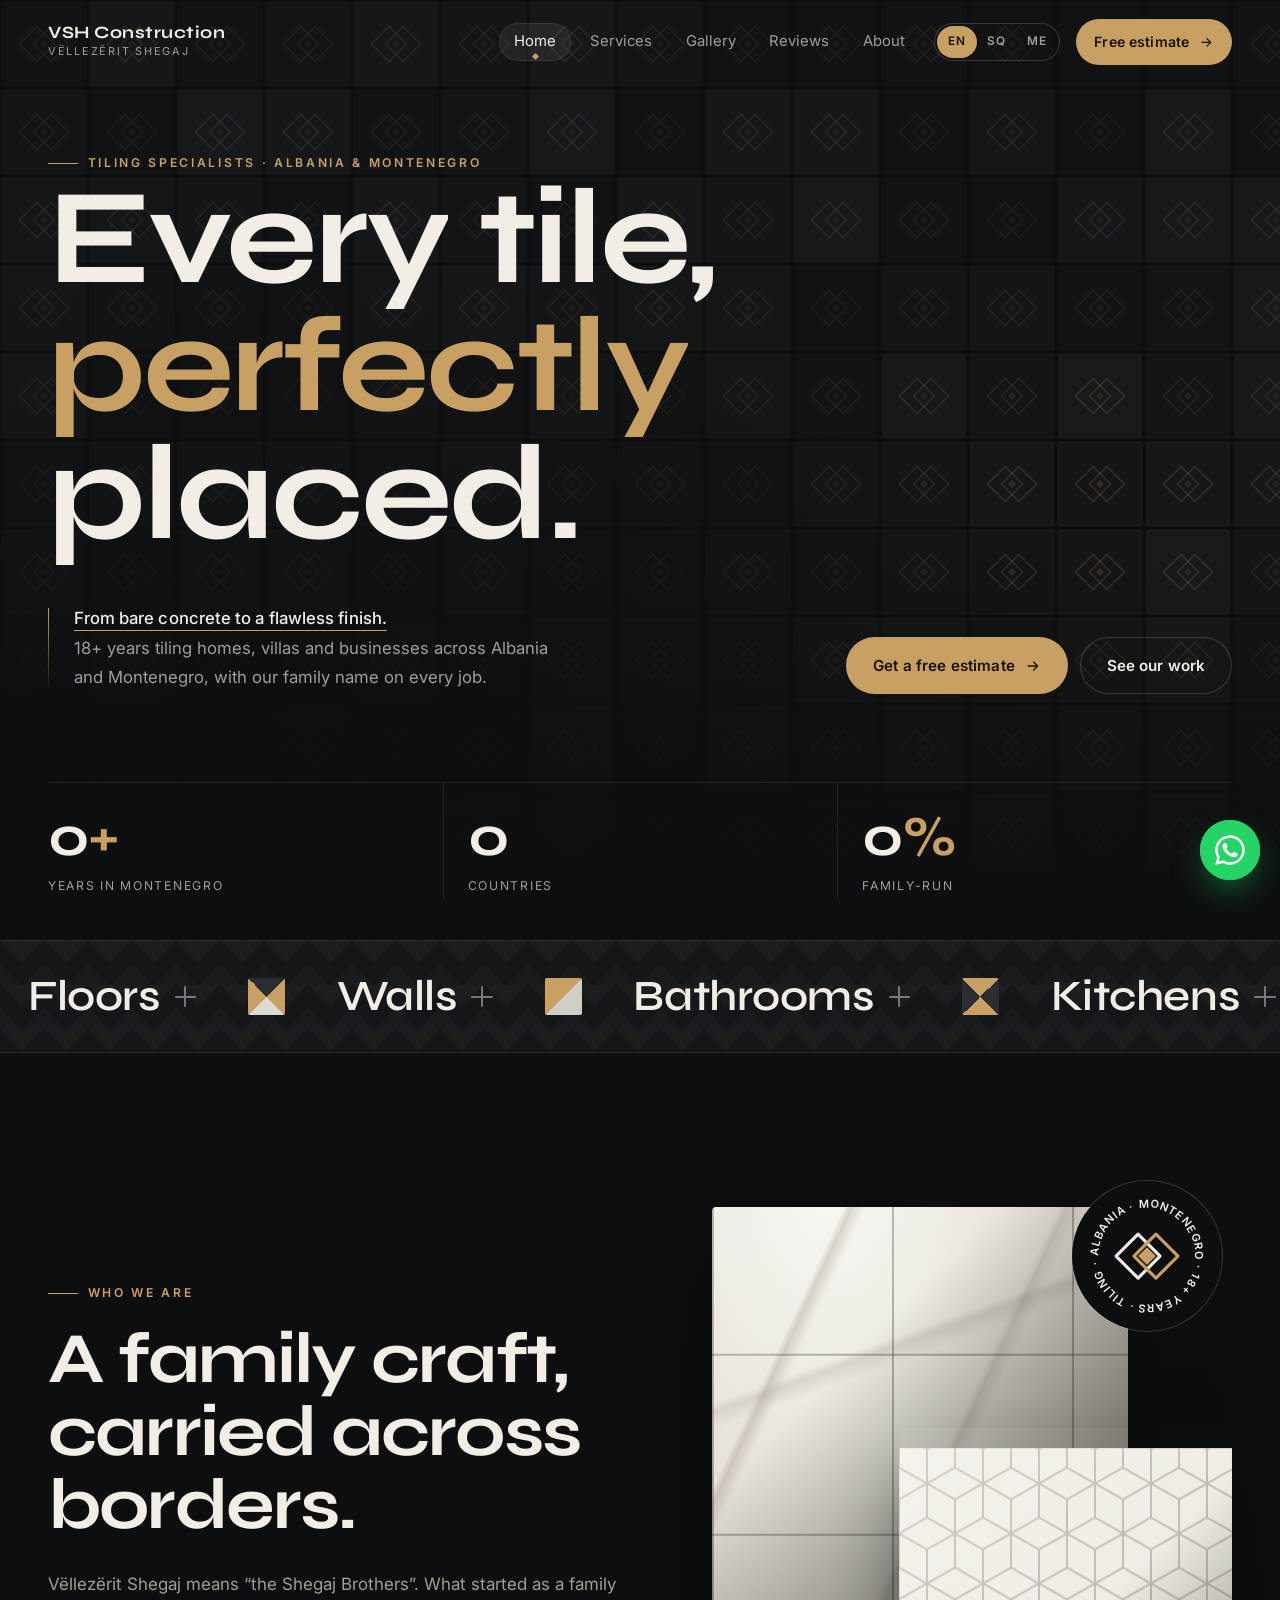
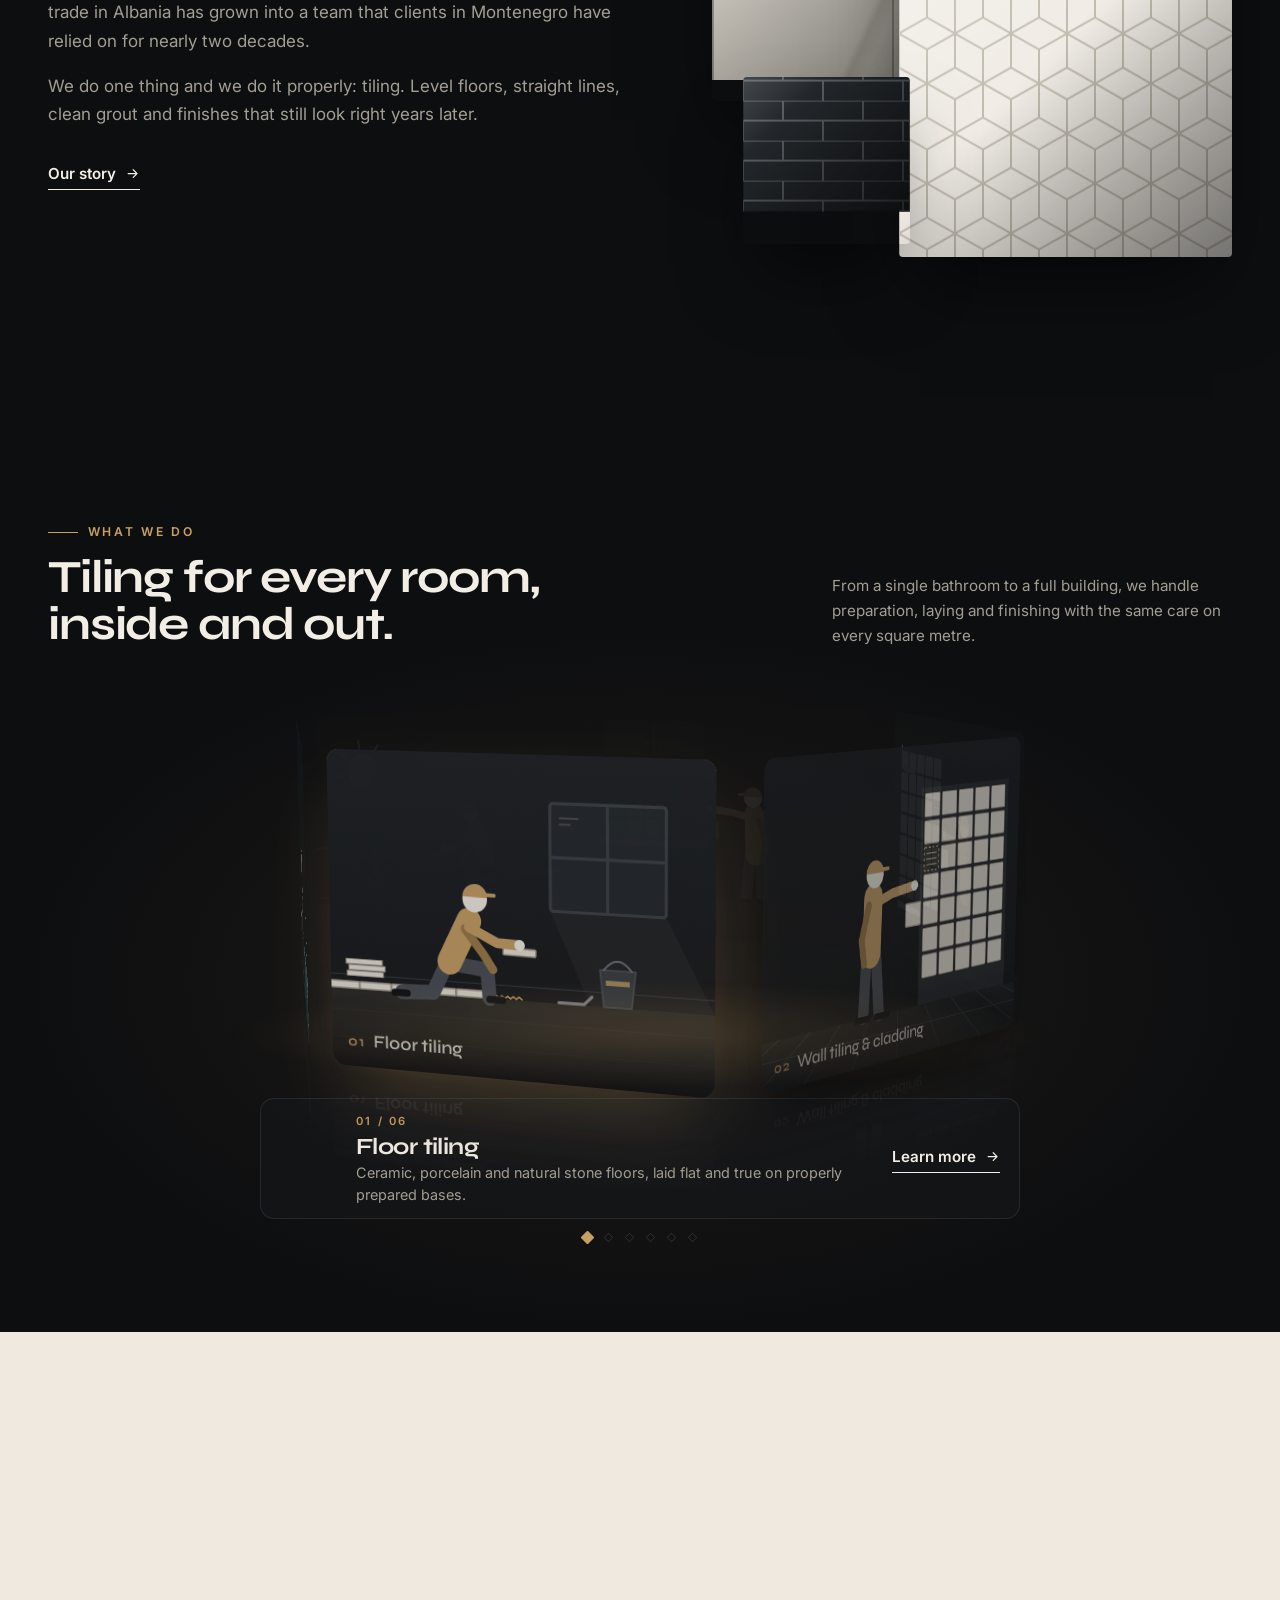
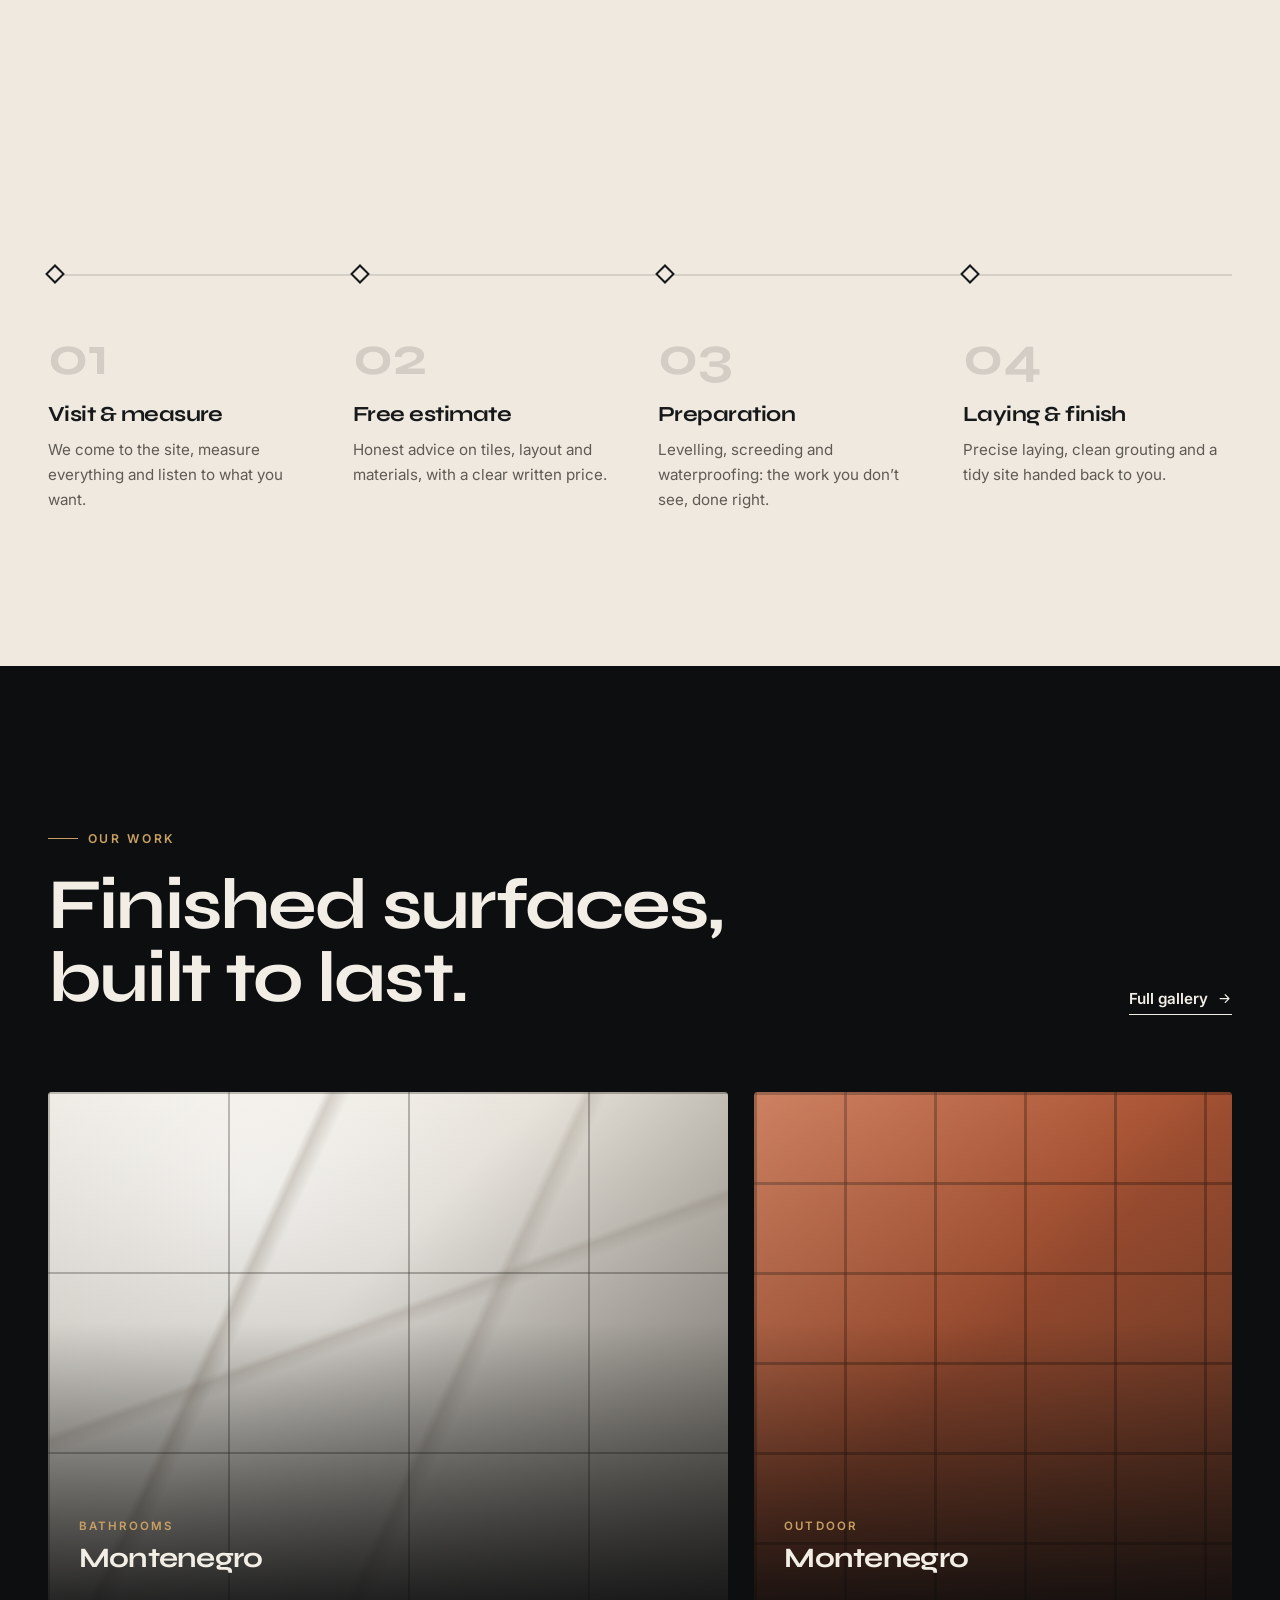
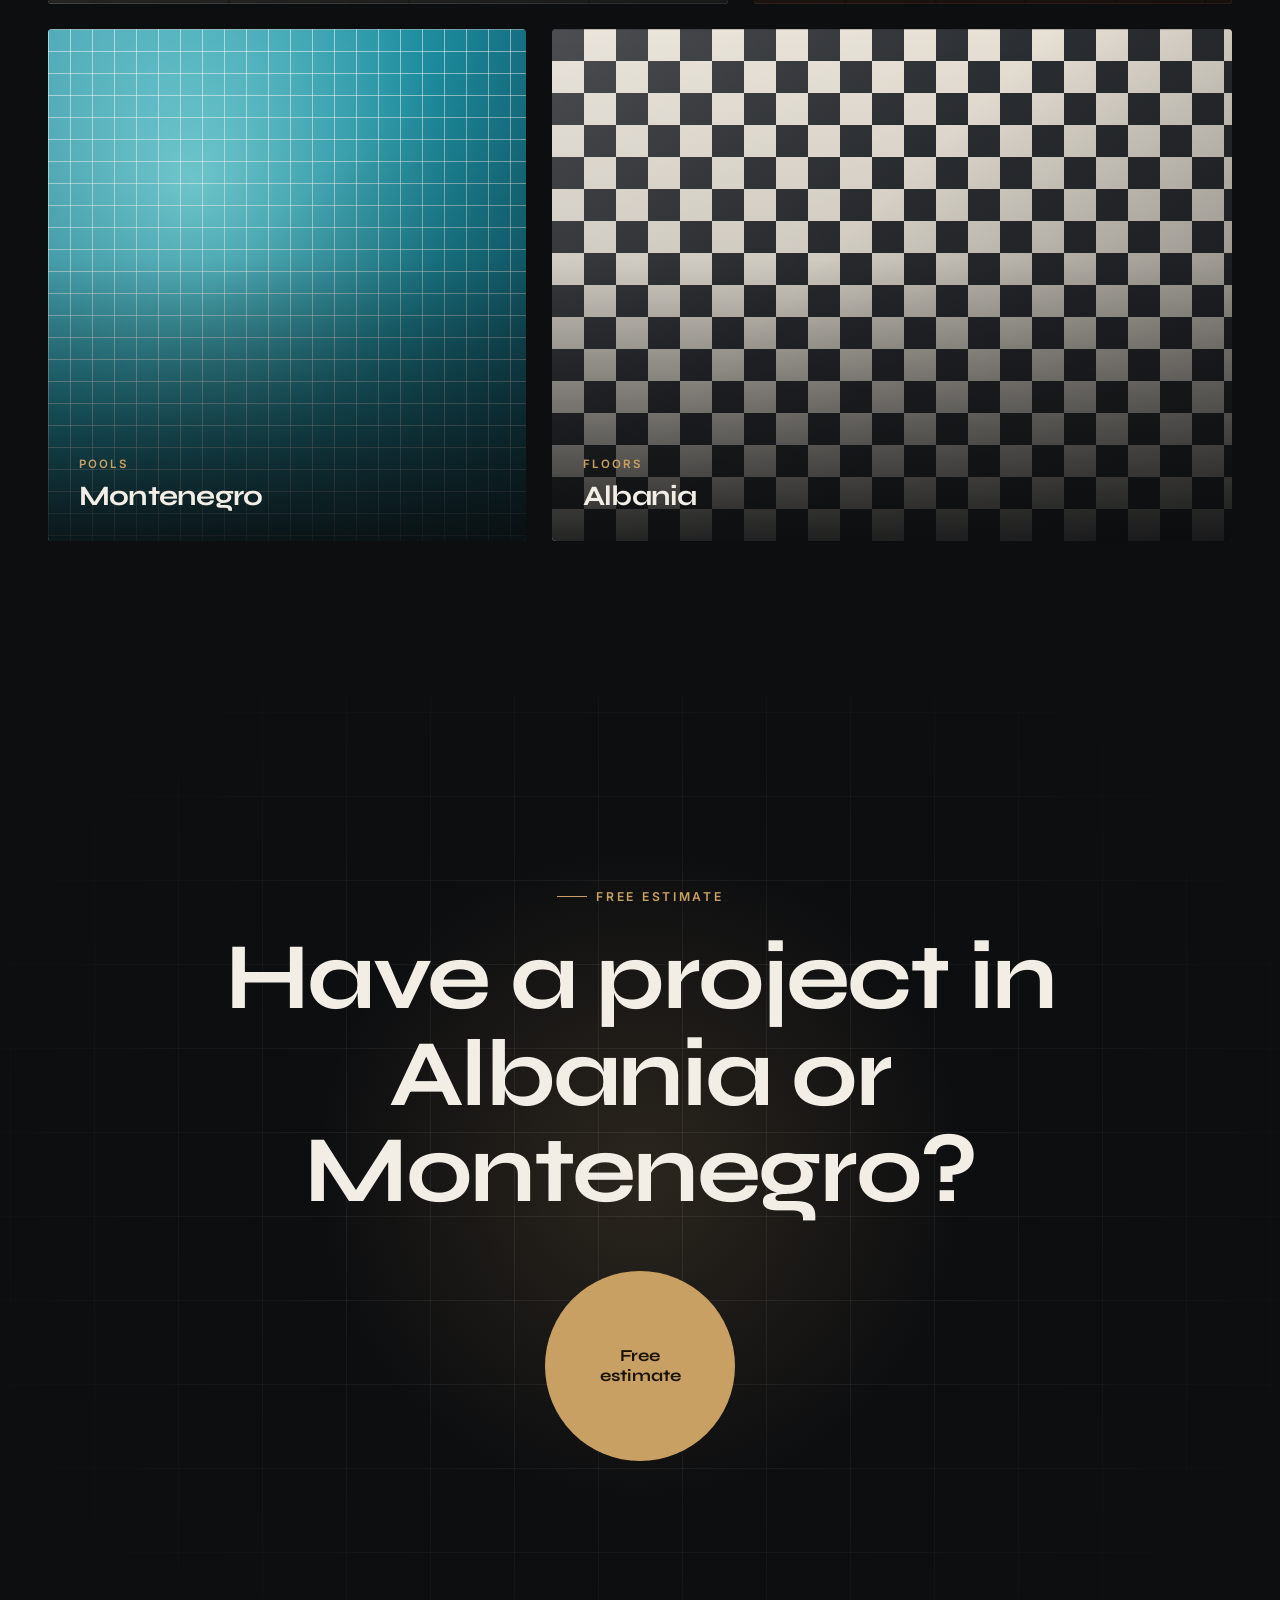
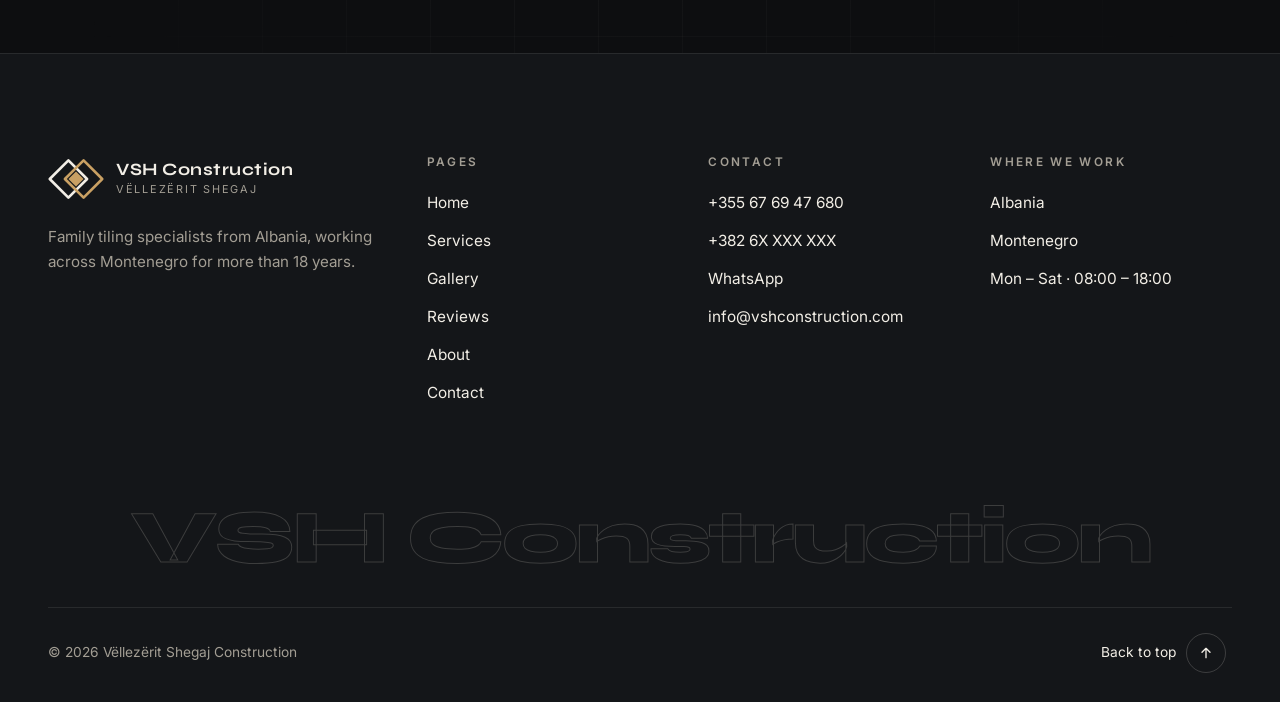
==== commit fb532873: "Version the CSS and JS links so visitors get updates straight away Co-Authored-By: Claude Opus 5.5 <" ====
--- a/index.html
+++ b/index.html
@@ -10,7 +10,7 @@
   <link rel="preconnect" href="https://fonts.googleapis.com">
   <link rel="preconnect" href="https://fonts.gstatic.com" crossorigin>
   <link href="https://fonts.googleapis.com/css2?family=Inter:wght@400;500;600&family=Syne:wght@600;700;800&display=swap" rel="stylesheet">
-  <link rel="stylesheet" href="assets/css/style.css">
+  <link rel="stylesheet" href="assets/css/style.css?v=202611071108">
   <script>document.documentElement.classList.add("js");try{if(sessionStorage.getItem("vsh-transition"))document.documentElement.classList.add("is-entering")}catch(e){}</script>
 </head>
 <body data-page="home">
@@ -158,10 +158,10 @@
     </section>
   </main>
 
-  <script src="assets/js/config.js"></script>
-  <script src="assets/js/i18n.js"></script>
-  <script src="assets/js/gallery-data.js"></script>
-  <script src="assets/js/reviews-data.js"></script>
-  <script src="assets/js/main.js"></script>
+  <script src="assets/js/config.js?v=202611071108"></script>
+  <script src="assets/js/i18n.js?v=202611071108"></script>
+  <script src="assets/js/gallery-data.js?v=202611071108"></script>
+  <script src="assets/js/reviews-data.js?v=202611071108"></script>
+  <script src="assets/js/main.js?v=202611071108"></script>
 </body>
 </html>
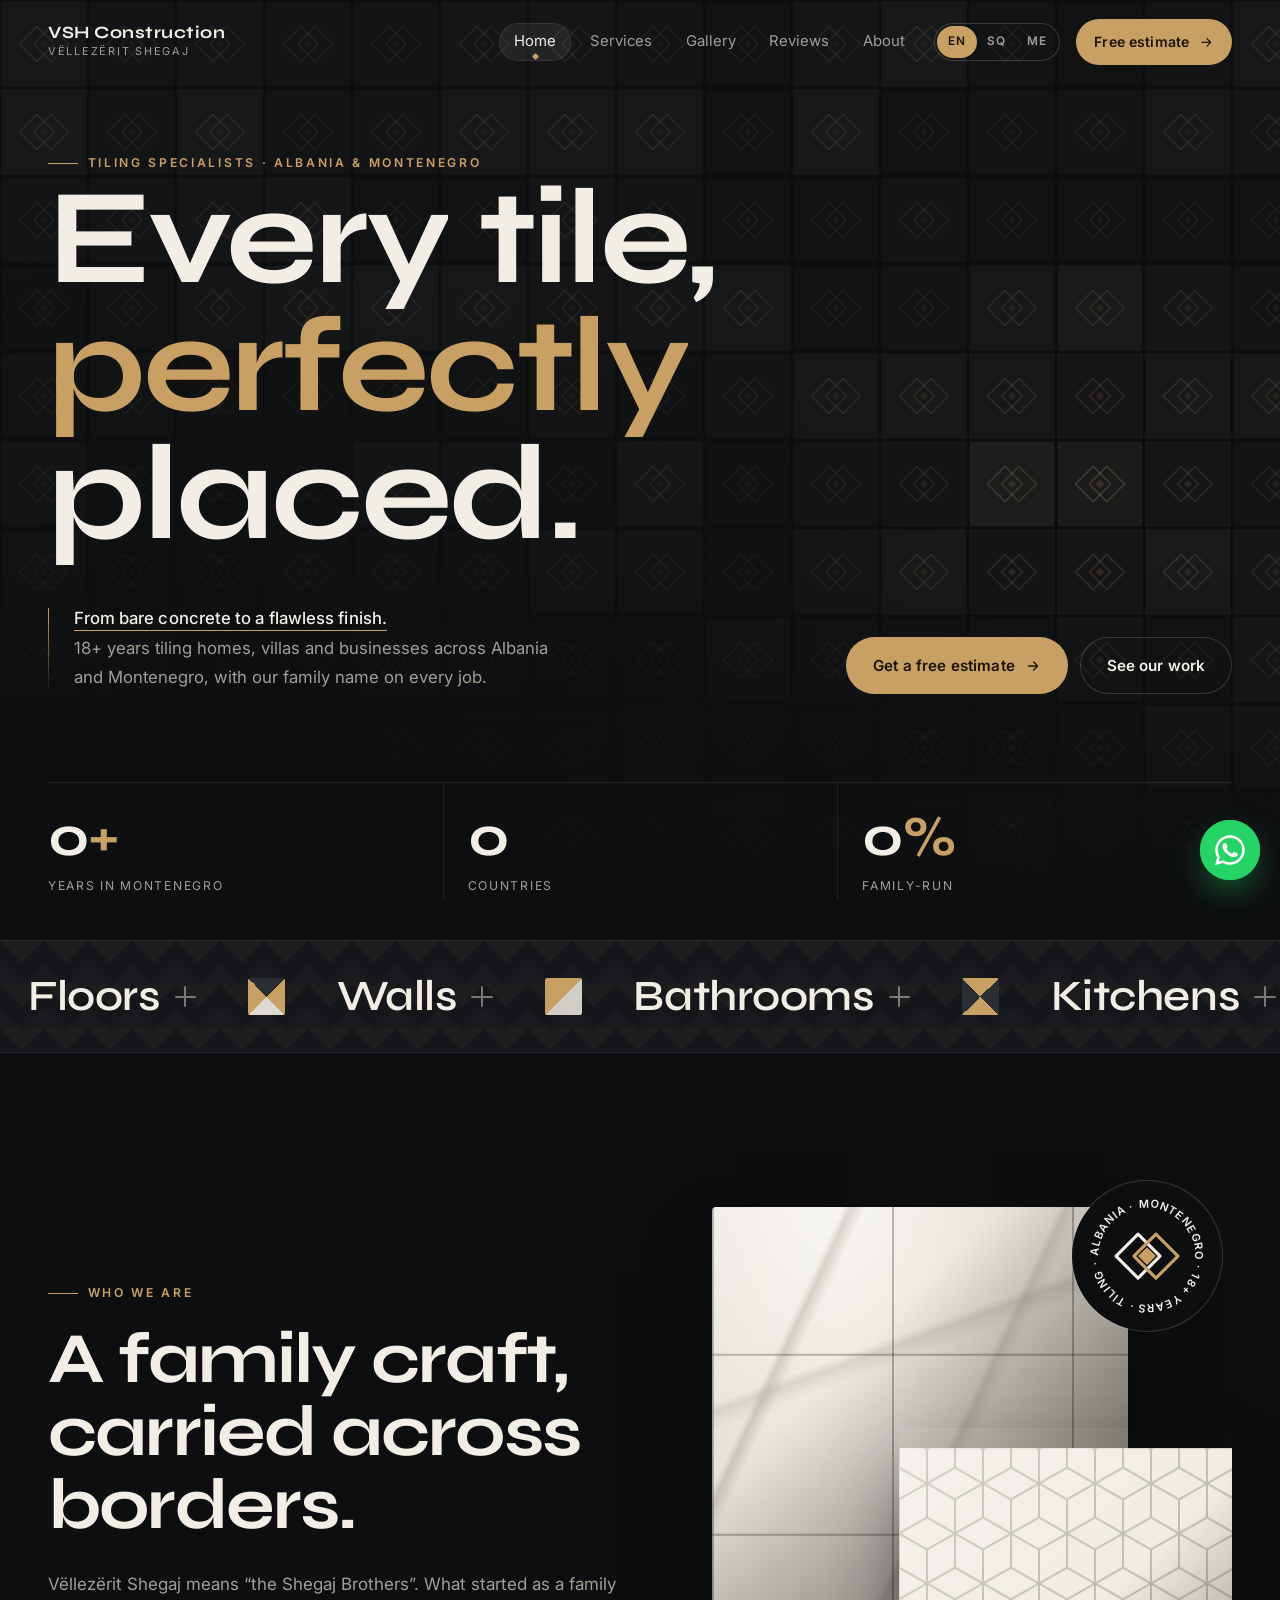
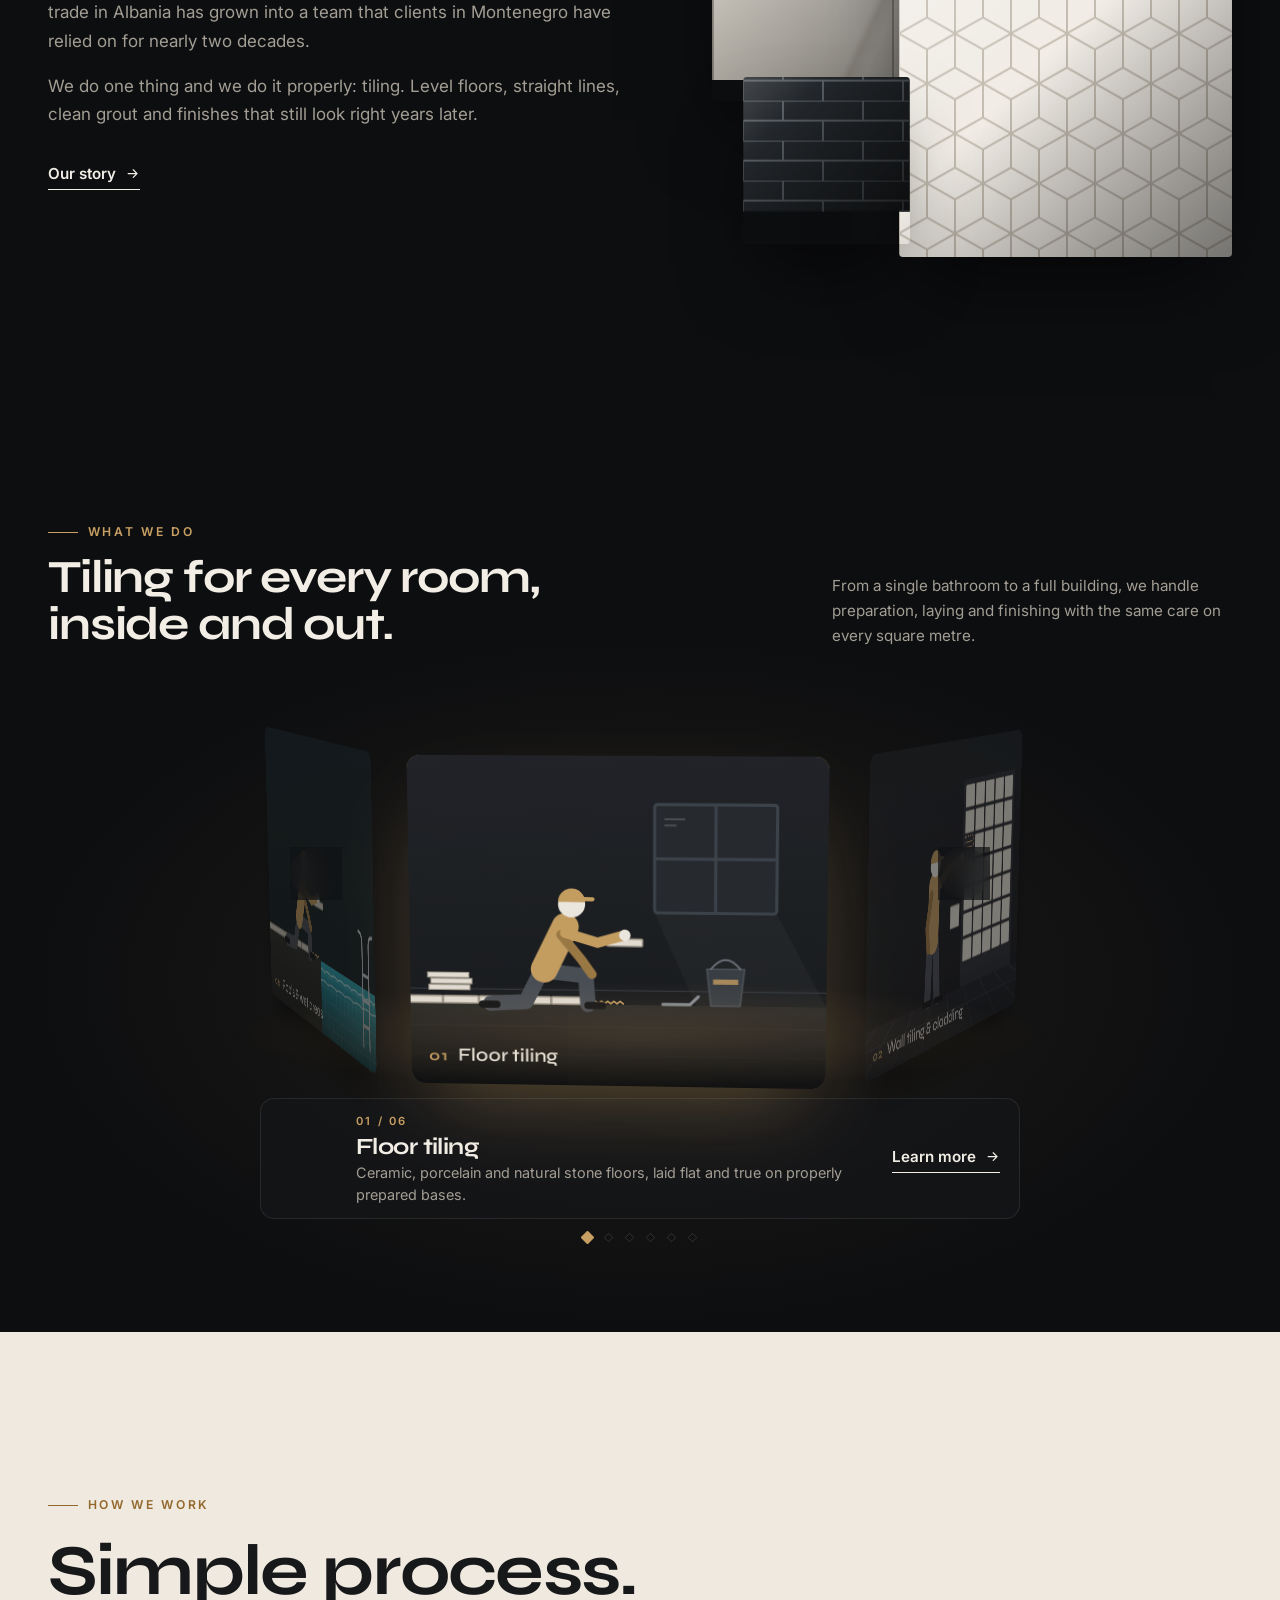
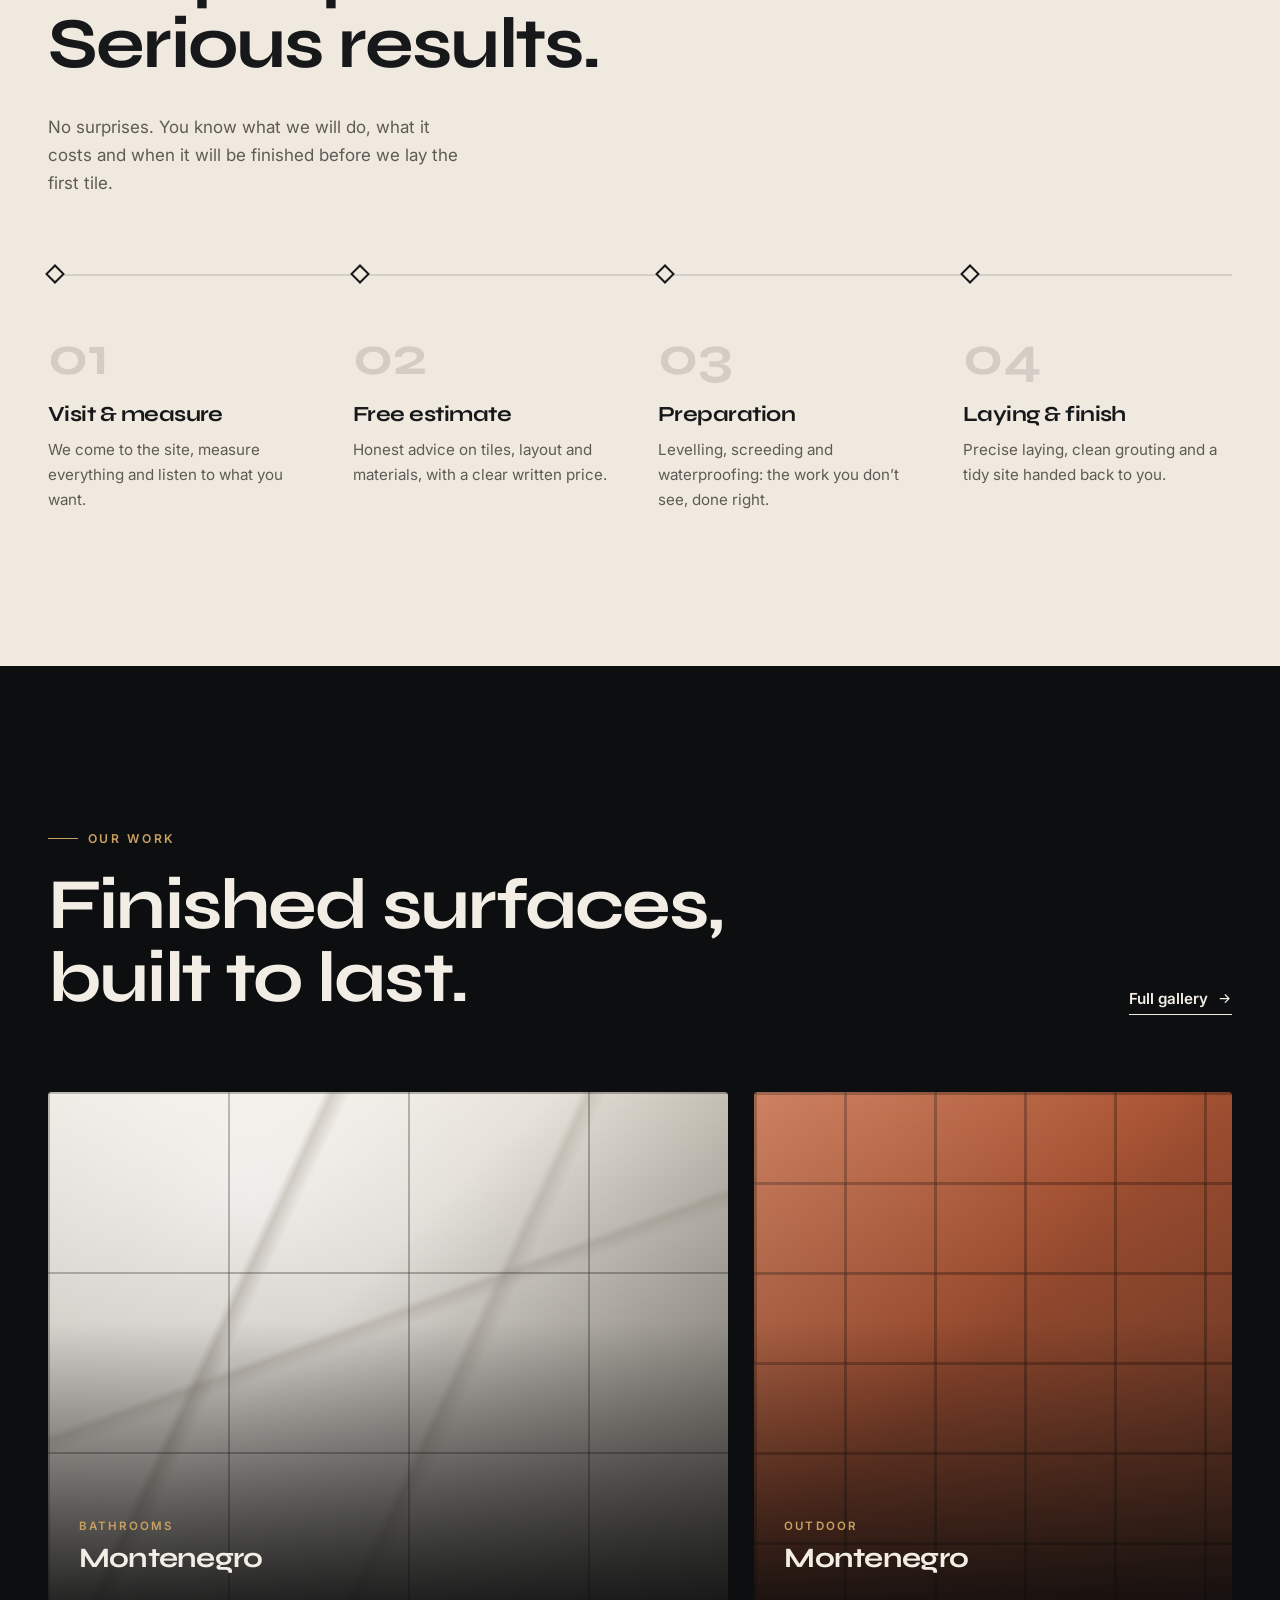
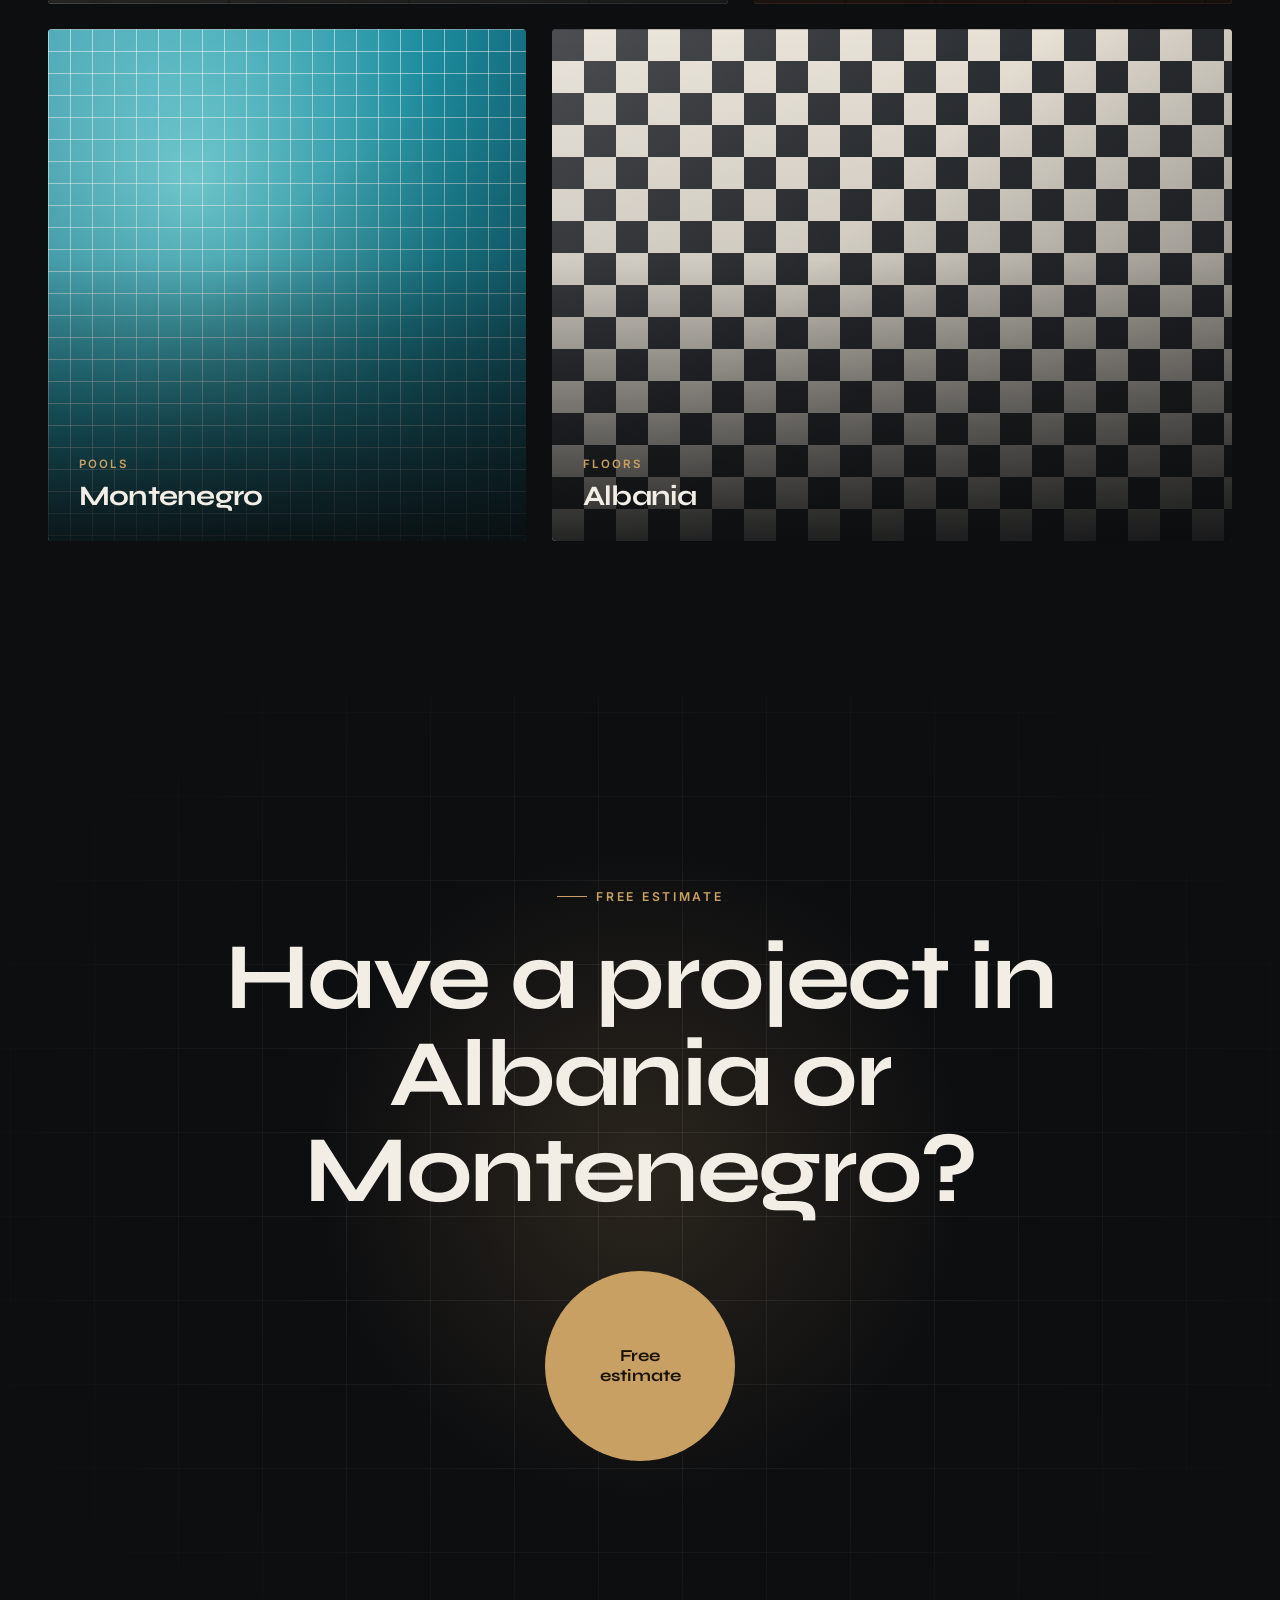
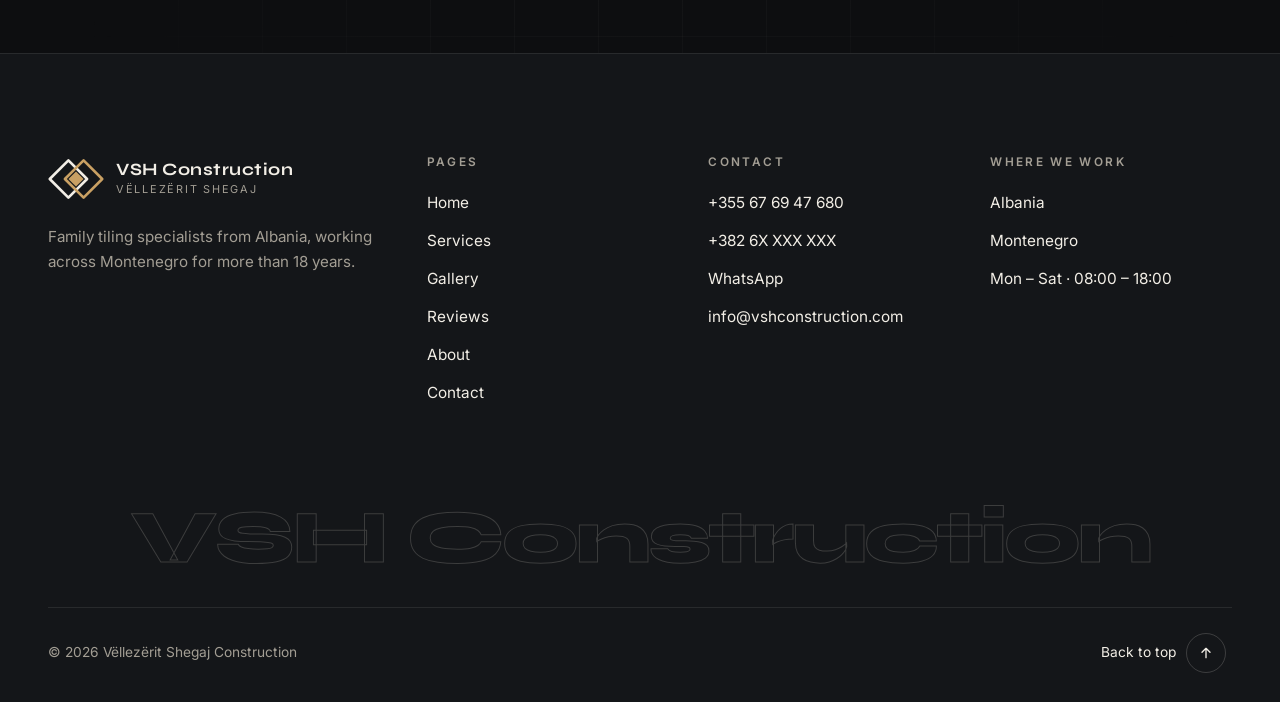
==== commit 84b04d5f: "Smoother 3D services ring that visitors can switch themselves Drag or swipe it, use the arrows, tap " ====
--- a/index.html
+++ b/index.html
@@ -10,7 +10,7 @@
   <link rel="preconnect" href="https://fonts.googleapis.com">
   <link rel="preconnect" href="https://fonts.gstatic.com" crossorigin>
   <link href="https://fonts.googleapis.com/css2?family=Inter:wght@400;500;600&family=Syne:wght@600;700;800&display=swap" rel="stylesheet">
-  <link rel="stylesheet" href="assets/css/style.css?v=202611071108">
+  <link rel="stylesheet" href="assets/css/style.css?v=202611071113">
   <script>document.documentElement.classList.add("js");try{if(sessionStorage.getItem("vsh-transition"))document.documentElement.classList.add("is-entering")}catch(e){}</script>
 </head>
 <body data-page="home">
@@ -158,10 +158,10 @@
     </section>
   </main>
 
-  <script src="assets/js/config.js?v=202611071108"></script>
-  <script src="assets/js/i18n.js?v=202611071108"></script>
-  <script src="assets/js/gallery-data.js?v=202611071108"></script>
-  <script src="assets/js/reviews-data.js?v=202611071108"></script>
-  <script src="assets/js/main.js?v=202611071108"></script>
+  <script src="assets/js/config.js?v=202611071113"></script>
+  <script src="assets/js/i18n.js?v=202611071113"></script>
+  <script src="assets/js/gallery-data.js?v=202611071113"></script>
+  <script src="assets/js/reviews-data.js?v=202611071113"></script>
+  <script src="assets/js/main.js?v=202611071113"></script>
 </body>
 </html>
--- a/assets/css/style.css
+++ b/assets/css/style.css
@@ -1768,11 +1768,16 @@
   position: absolute; inset: 0; display: block; overflow: hidden; border-radius: 14px;
   transform: rotateY(calc(var(--k) * 60deg)) translateZ(calc(var(--w) * 0.98));
   box-shadow: inset 0 0 0 1px rgba(242, 238, 230, 0.1), 0 30px 60px -25px rgba(0, 0, 0, 0.8);
-  opacity: calc(0.18 + var(--f) * 0.82);
-  filter: brightness(calc(0.45 + var(--f) * 0.55)) saturate(calc(0.6 + var(--f) * 0.4));
-  -webkit-box-reflect: below 10px linear-gradient(transparent 72%, rgba(255, 255, 255, 0.14));
+  opacity: calc(0.25 + var(--f) * 0.75);
+  backface-visibility: hidden; -webkit-backface-visibility: hidden;
   transition: box-shadow 0.5s ease;
 }
+/* cheap darkening for workers away from the front (instead of a costly filter) */
+.c3-card::after {
+  content: ""; position: absolute; inset: 0; z-index: 1; pointer-events: none; border-radius: inherit;
+  background: #0d0e10; opacity: calc((1 - var(--f)) * 0.6);
+}
+.c3-ring { will-change: transform; }
 .c3-card.is-front { box-shadow: inset 0 0 0 1.5px var(--accent), 0 40px 80px -25px rgba(201, 160, 99, 0.35); }
 .c3-card .scene { border-radius: inherit; }
 .c3-cap {
@@ -1787,7 +1792,27 @@
   background: radial-gradient(ellipse at center, rgba(201, 160, 99, 0.16), transparent 65%); pointer-events: none;
 }
 .c3-dots { display: flex; justify-content: center; gap: 12px; }
-.c3-stage { cursor: grab; }
+.c3-stage { cursor: grab; touch-action: pan-y; user-select: none; -webkit-user-select: none; outline: none; }
+.c3-stage.is-dragging { cursor: grabbing; }
+.c3-stage:focus-visible .c3-card.is-front { box-shadow: inset 0 0 0 2px var(--accent-2), 0 0 0 4px rgba(201, 160, 99, 0.35); }
+.c3-card:not(.is-front) { cursor: pointer; }
+.c3-arrow {
+  position: absolute; top: 50%; z-index: 5; width: 52px; height: 52px; margin-top: -26px; border-radius: 50%;
+  display: grid; place-items: center; cursor: pointer; border: 0;
+  background: rgba(17, 18, 21, 0.72); color: var(--text);
+  -webkit-backdrop-filter: blur(10px); backdrop-filter: blur(10px);
+  box-shadow: inset 0 0 0 1px rgba(242, 238, 230, 0.16);
+  transition: background-color 0.3s, color 0.3s, transform 0.4s var(--ease-out);
+}
+.c3-arrow svg { width: 20px; height: 20px; }
+.c3-prev { left: max(12px, calc(50% - var(--c3w, 420px) * 0.5 - 140px)); }
+.c3-next { right: max(12px, calc(50% - var(--c3w, 420px) * 0.5 - 140px)); }
+@media (hover: hover) { .c3-arrow:hover { background: var(--accent); color: var(--accent-ink); transform: scale(1.08); } }
+.c3-arrow:active { transform: scale(0.94); }
+@media (max-width: 640px) {
+  .c3-arrow { width: 44px; height: 44px; margin-top: -22px; }
+  .c3-prev { left: 8px; } .c3-next { right: 8px; }
+}
 .c3-dots i {
   width: 9px; height: 9px; transform: rotate(45deg) scale(0.75); border: 1.5px solid var(--line-2); border-radius: 1px; cursor: pointer;
   transition: background-color 0.35s, border-color 0.35s, transform 0.45s var(--ease-out);
@@ -1808,6 +1833,7 @@
   .c3-stage { height: auto; perspective: none; }
   .c3-ring { position: static; transform: none; width: auto; aspect-ratio: auto; display: grid; grid-template-columns: repeat(auto-fill, minmax(260px, 1fr)); gap: 16px; padding: 0 var(--gutter); }
   .c3-card { position: relative; transform: none; opacity: 1; filter: none; aspect-ratio: 5 / 4; -webkit-box-reflect: none; }
+  .c3-card::after, .c3-arrow { display: none; }
   .c3-cap { opacity: 1; transform: none; }
 }
 
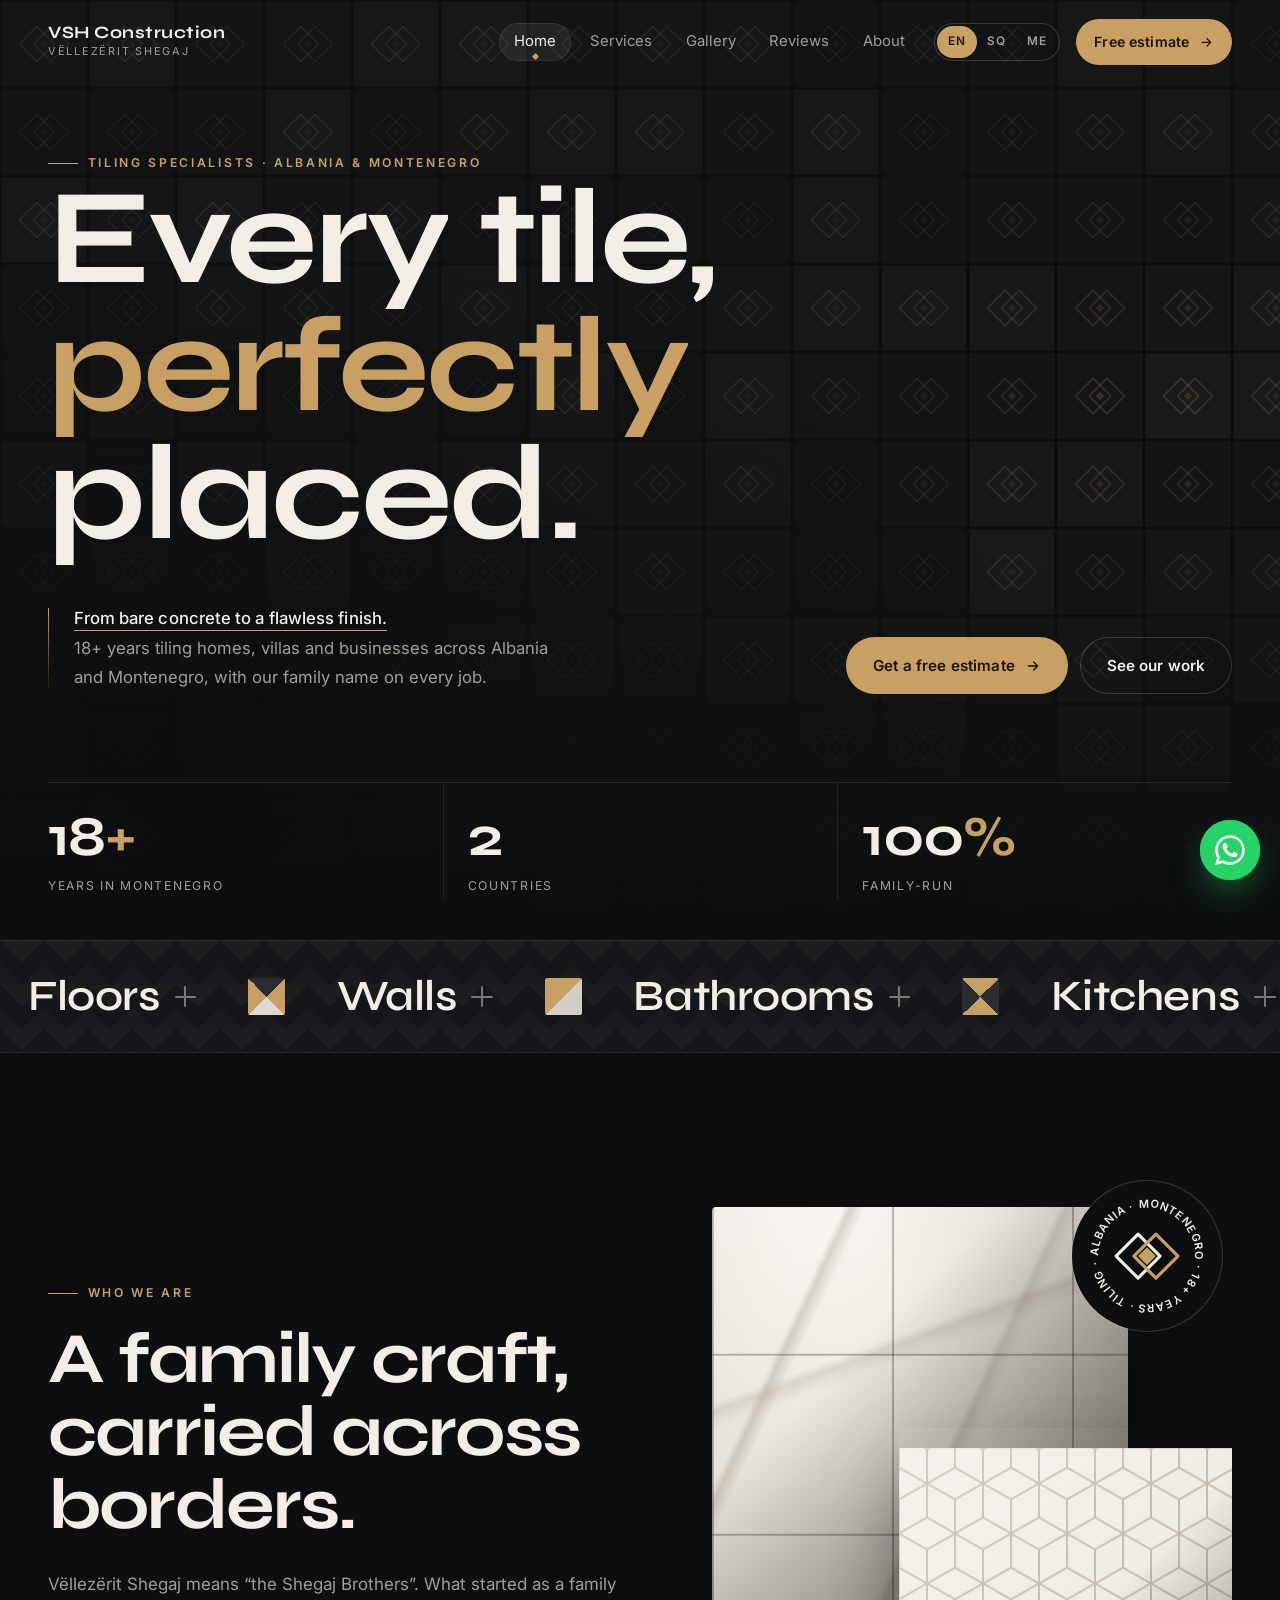
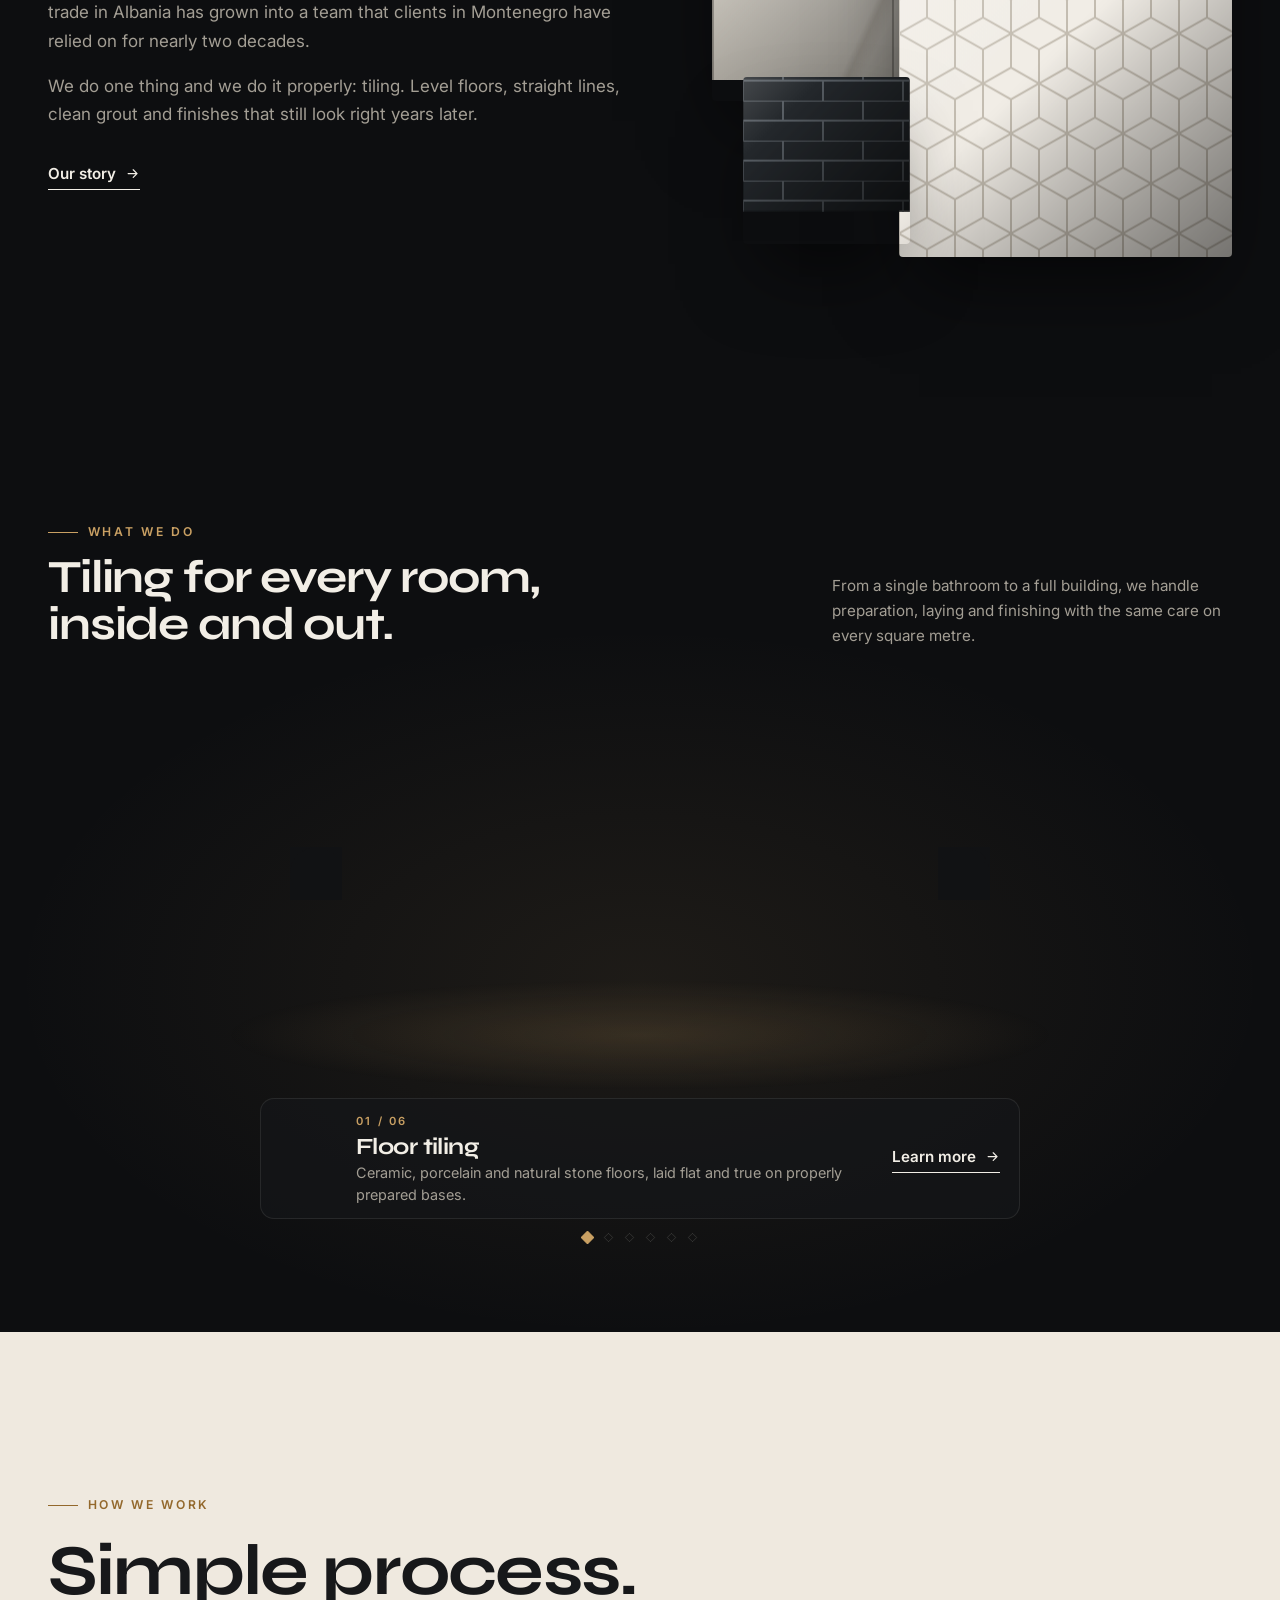
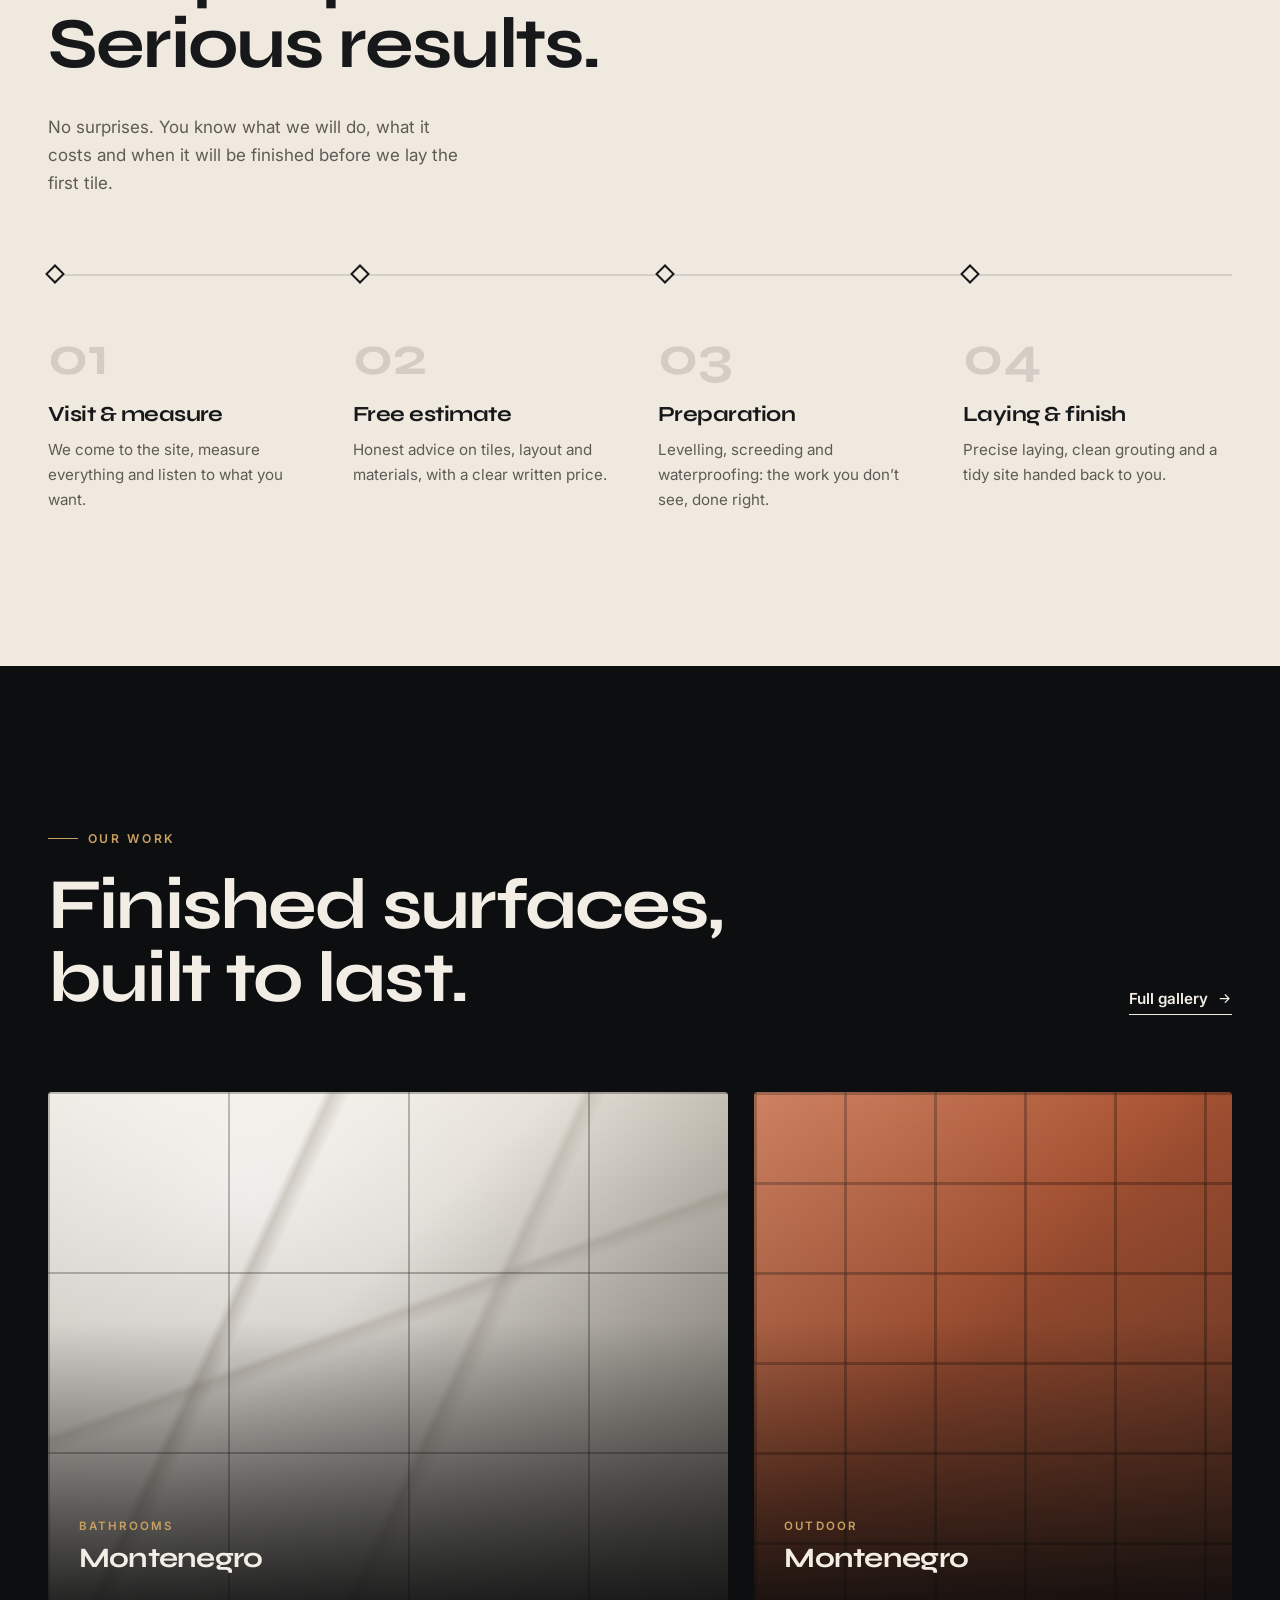
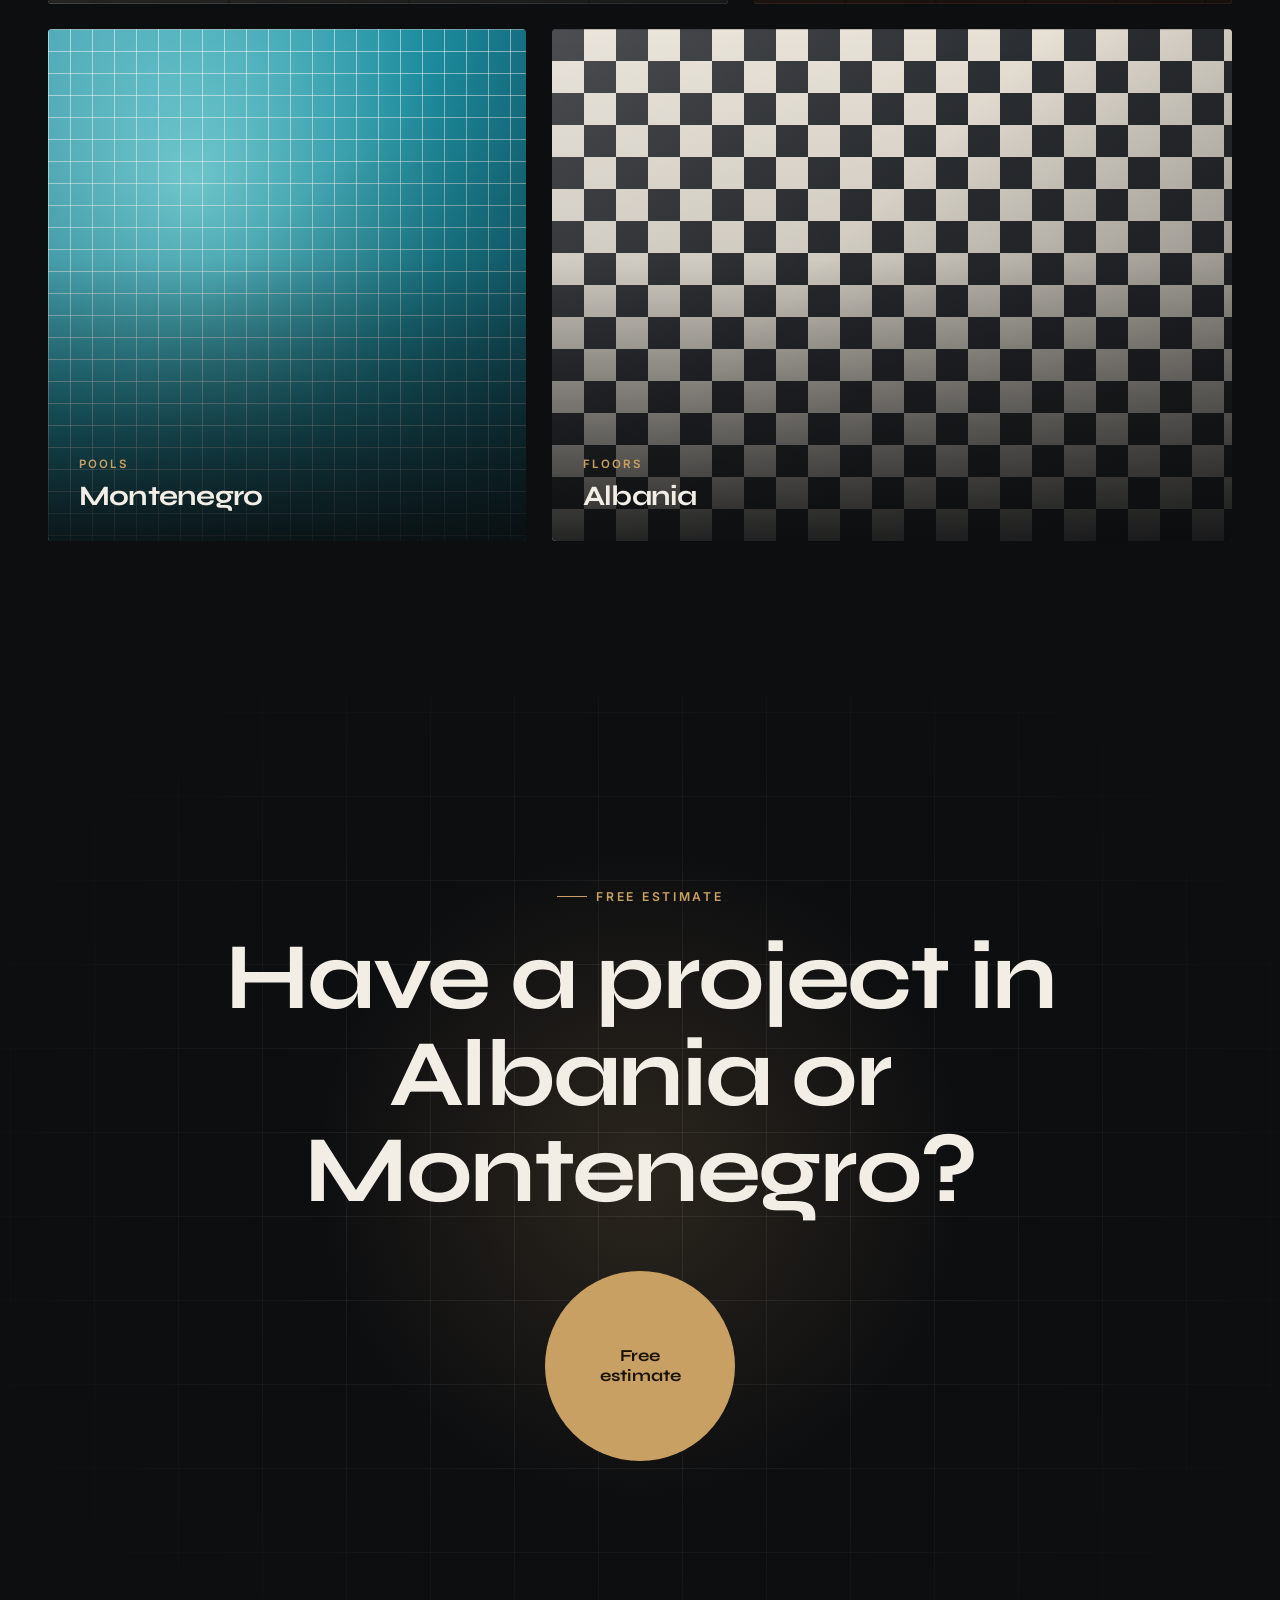
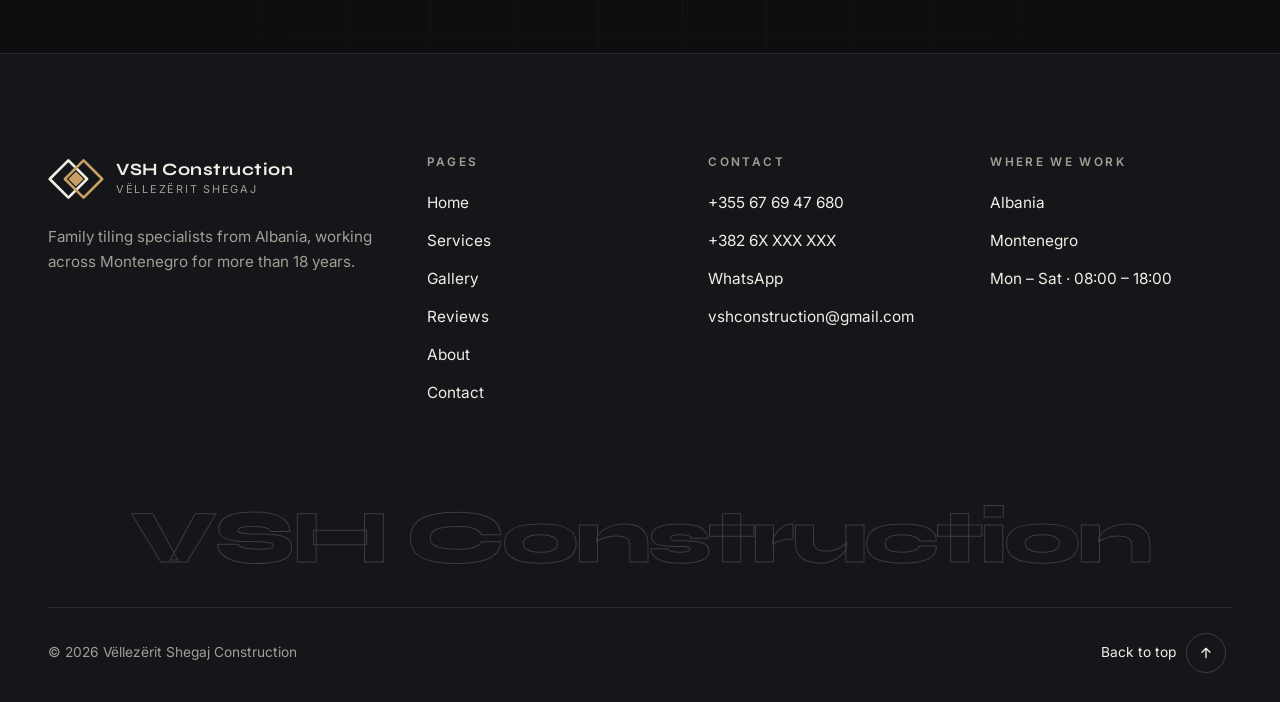
==== commit d65f8c87: "Use vshconstruction@gmail.com as the contact email Co-Authored-By: Claude Opus 5.5 <noreply@anthropi" ====
--- a/index.html
+++ b/index.html
@@ -10,7 +10,7 @@
   <link rel="preconnect" href="https://fonts.googleapis.com">
   <link rel="preconnect" href="https://fonts.gstatic.com" crossorigin>
   <link href="https://fonts.googleapis.com/css2?family=Inter:wght@400;500;600&family=Syne:wght@600;700;800&display=swap" rel="stylesheet">
-  <link rel="stylesheet" href="assets/css/style.css?v=202611071113">
+  <link rel="stylesheet" href="assets/css/style.css?v=202611071119">
   <script>document.documentElement.classList.add("js");try{if(sessionStorage.getItem("vsh-transition"))document.documentElement.classList.add("is-entering")}catch(e){}</script>
 </head>
 <body data-page="home">
@@ -158,10 +158,10 @@
     </section>
   </main>
 
-  <script src="assets/js/config.js?v=202611071113"></script>
-  <script src="assets/js/i18n.js?v=202611071113"></script>
-  <script src="assets/js/gallery-data.js?v=202611071113"></script>
-  <script src="assets/js/reviews-data.js?v=202611071113"></script>
-  <script src="assets/js/main.js?v=202611071113"></script>
+  <script src="assets/js/config.js?v=202611071119"></script>
+  <script src="assets/js/i18n.js?v=202611071119"></script>
+  <script src="assets/js/gallery-data.js?v=202611071119"></script>
+  <script src="assets/js/reviews-data.js?v=202611071119"></script>
+  <script src="assets/js/main.js?v=202611071119"></script>
 </body>
 </html>
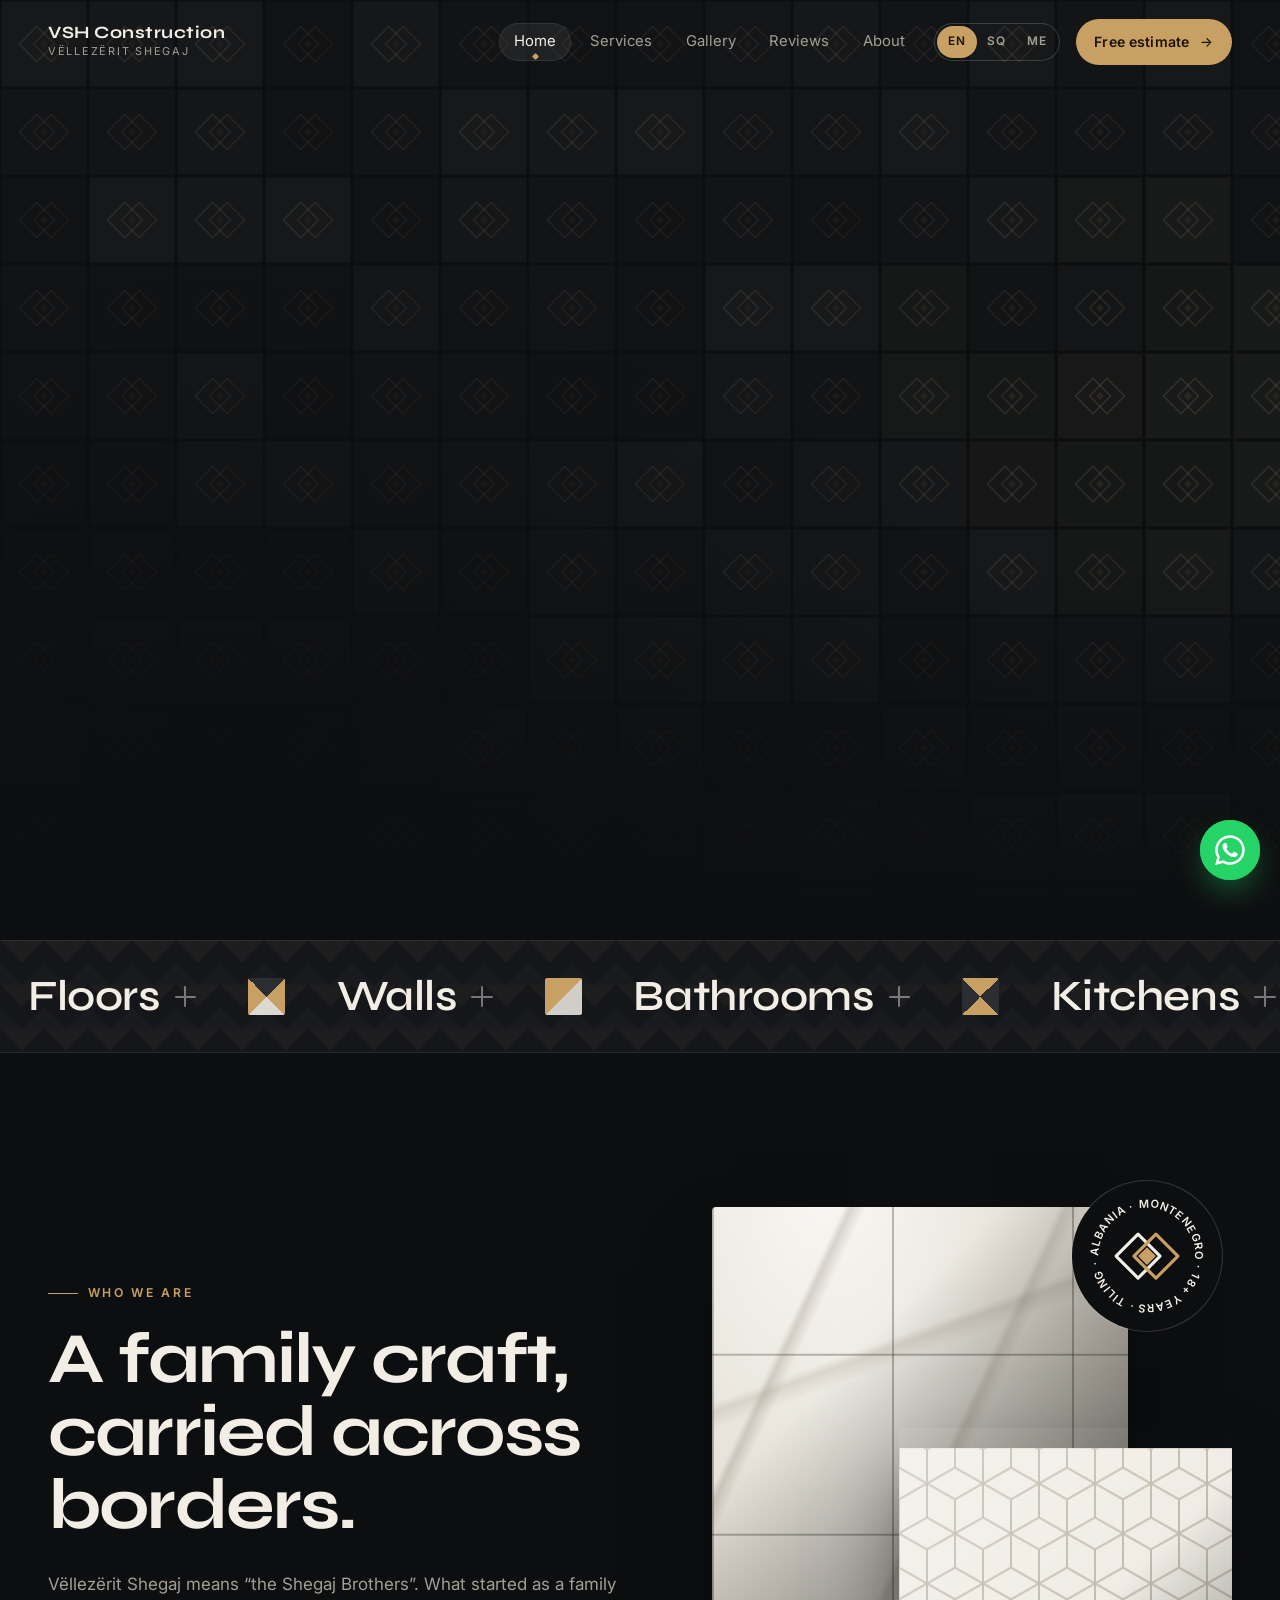
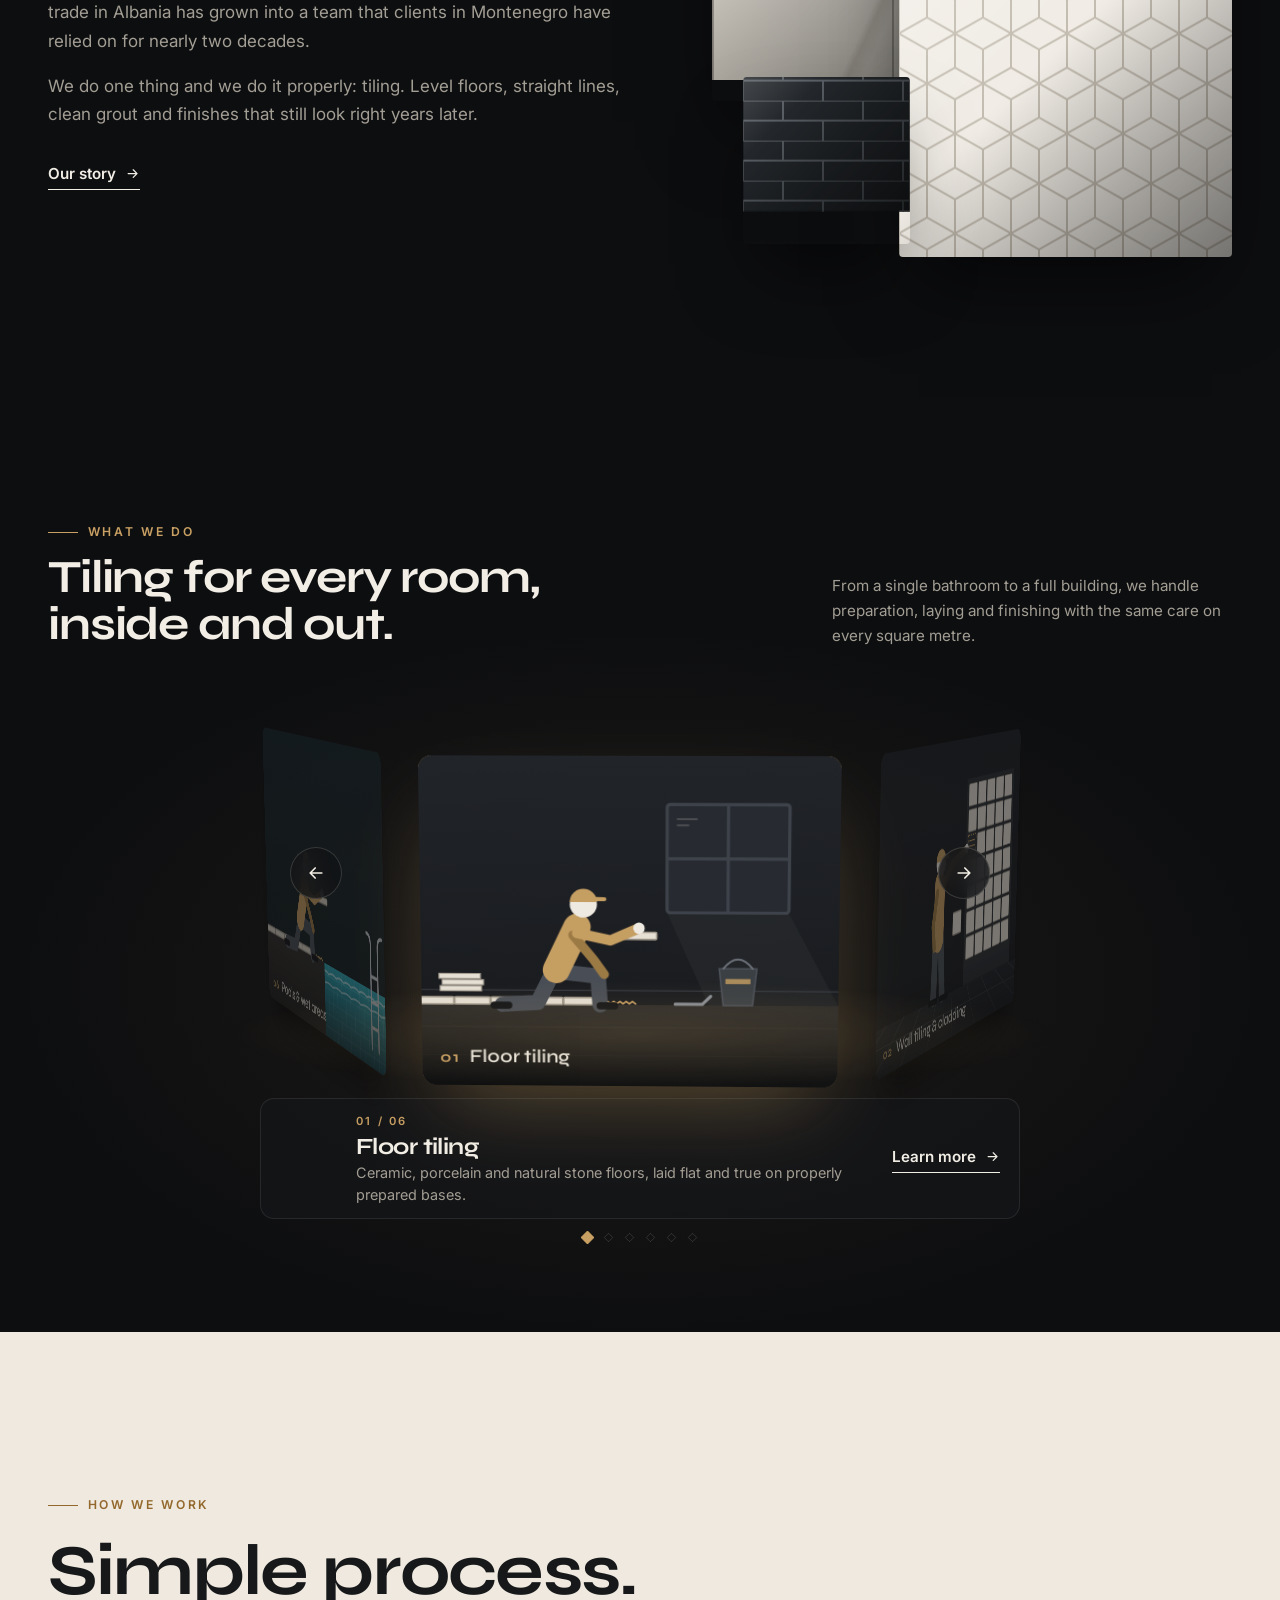
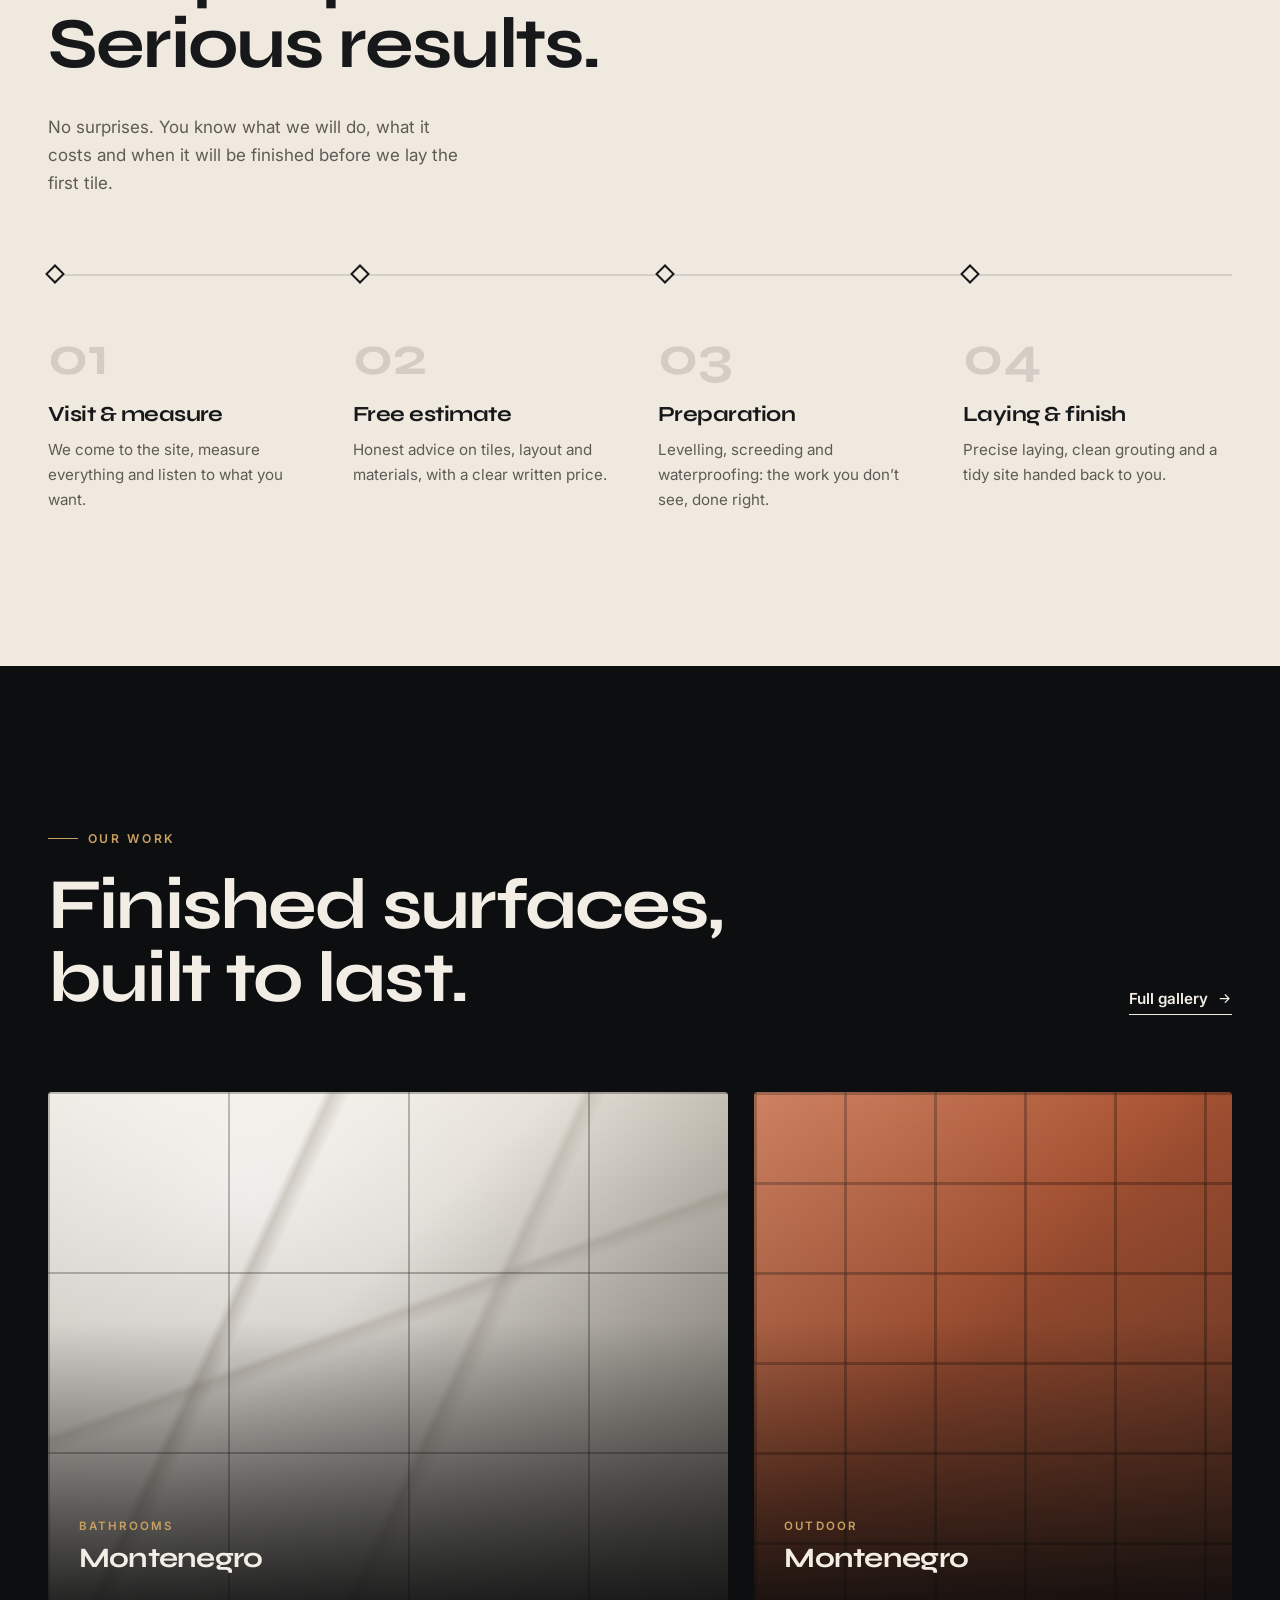
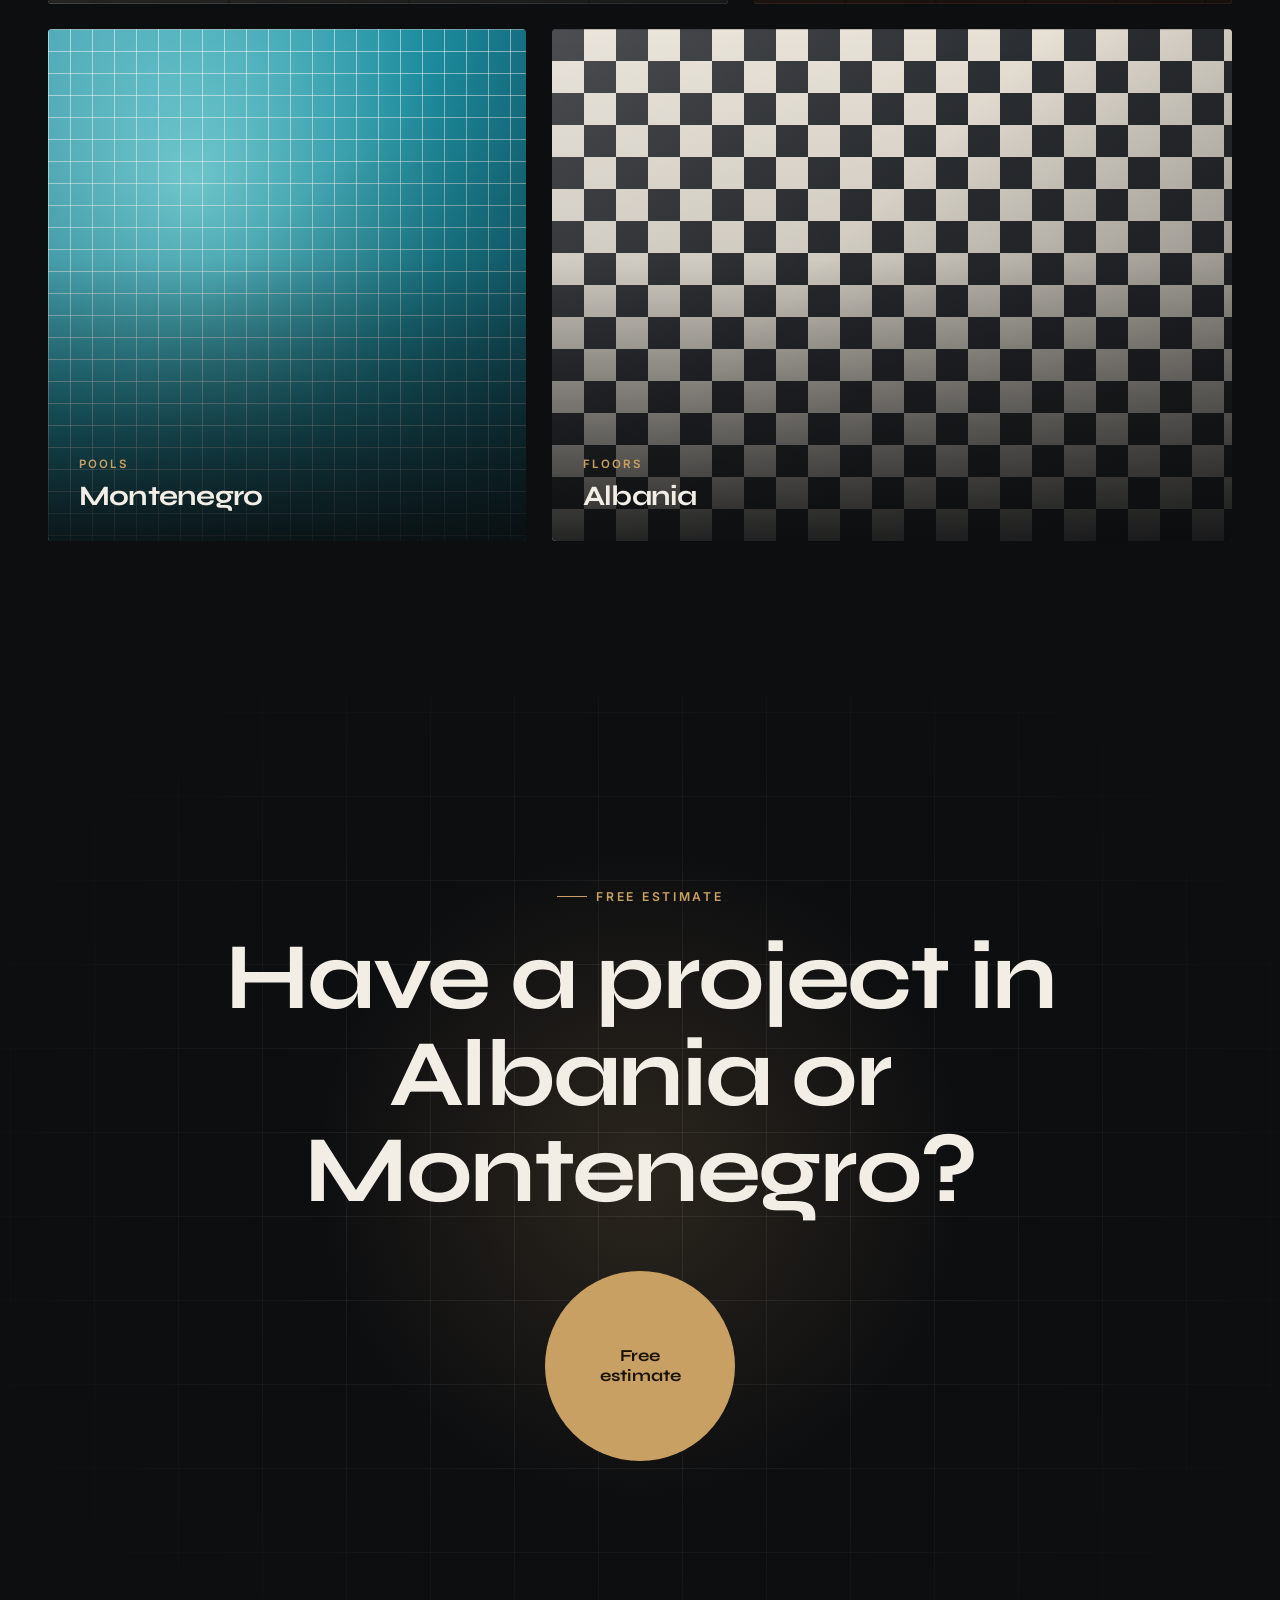
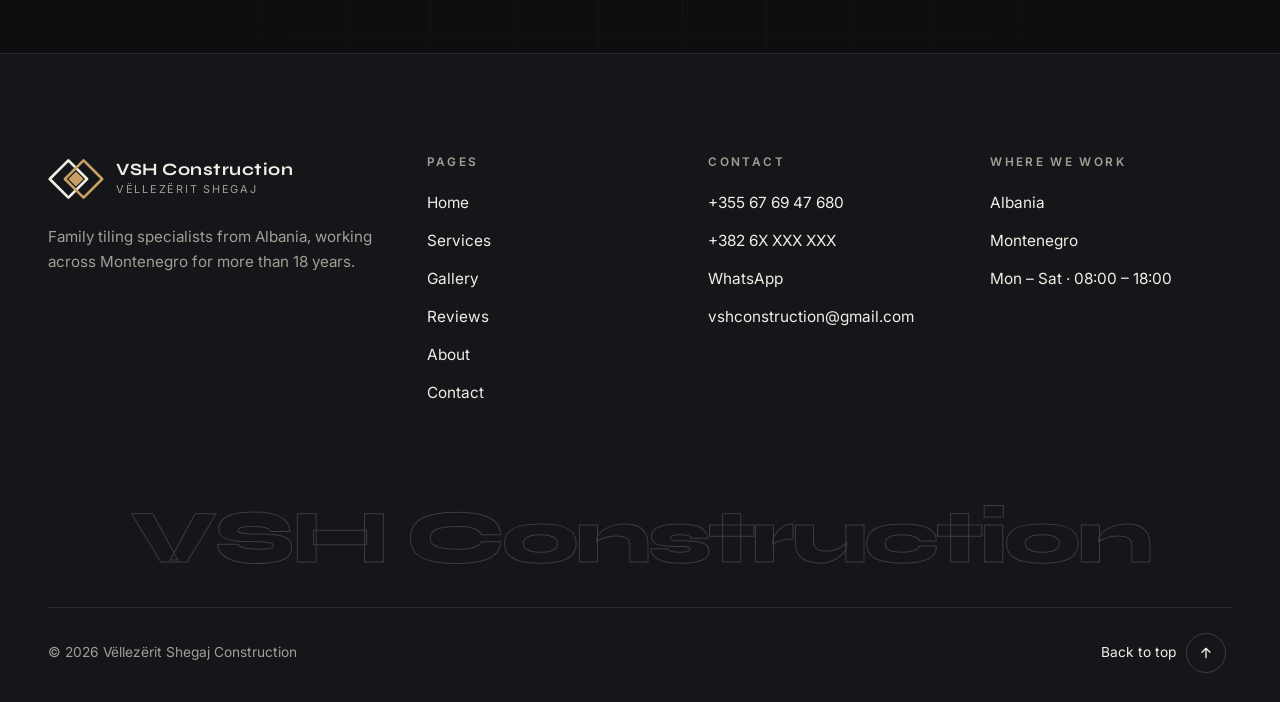
==== commit ad2543a3: "Connect WhatsApp to the Albanian number +355 67 69 47 680 Co-Authored-By: Claude Opus 5.5 <noreply@a" ====
--- a/index.html
+++ b/index.html
@@ -10,7 +10,7 @@
   <link rel="preconnect" href="https://fonts.googleapis.com">
   <link rel="preconnect" href="https://fonts.gstatic.com" crossorigin>
   <link href="https://fonts.googleapis.com/css2?family=Inter:wght@400;500;600&family=Syne:wght@600;700;800&display=swap" rel="stylesheet">
-  <link rel="stylesheet" href="assets/css/style.css?v=202611071119">
+  <link rel="stylesheet" href="assets/css/style.css?v=202611071122">
   <script>document.documentElement.classList.add("js");try{if(sessionStorage.getItem("vsh-transition"))document.documentElement.classList.add("is-entering")}catch(e){}</script>
 </head>
 <body data-page="home">
@@ -158,10 +158,10 @@
     </section>
   </main>
 
-  <script src="assets/js/config.js?v=202611071119"></script>
-  <script src="assets/js/i18n.js?v=202611071119"></script>
-  <script src="assets/js/gallery-data.js?v=202611071119"></script>
-  <script src="assets/js/reviews-data.js?v=202611071119"></script>
-  <script src="assets/js/main.js?v=202611071119"></script>
+  <script src="assets/js/config.js?v=202611071122"></script>
+  <script src="assets/js/i18n.js?v=202611071122"></script>
+  <script src="assets/js/gallery-data.js?v=202611071122"></script>
+  <script src="assets/js/reviews-data.js?v=202611071122"></script>
+  <script src="assets/js/main.js?v=202611071122"></script>
 </body>
 </html>
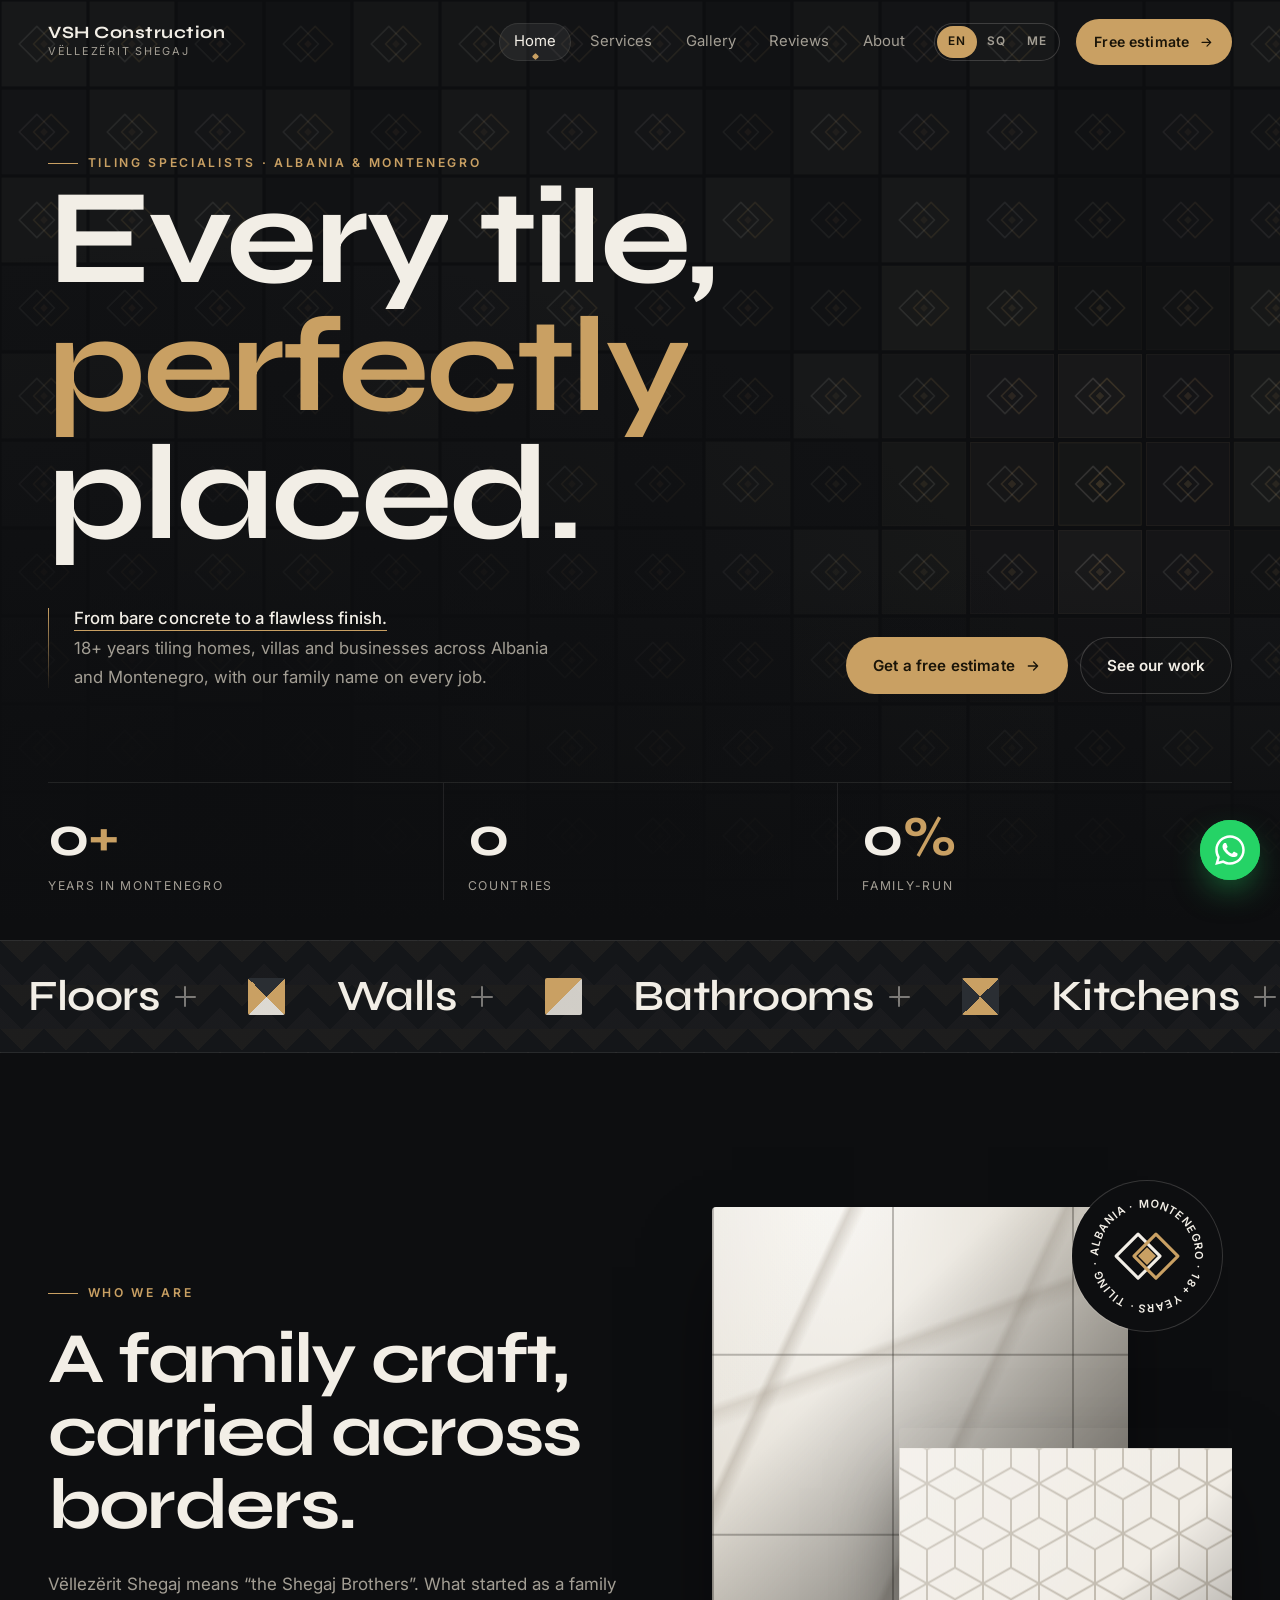
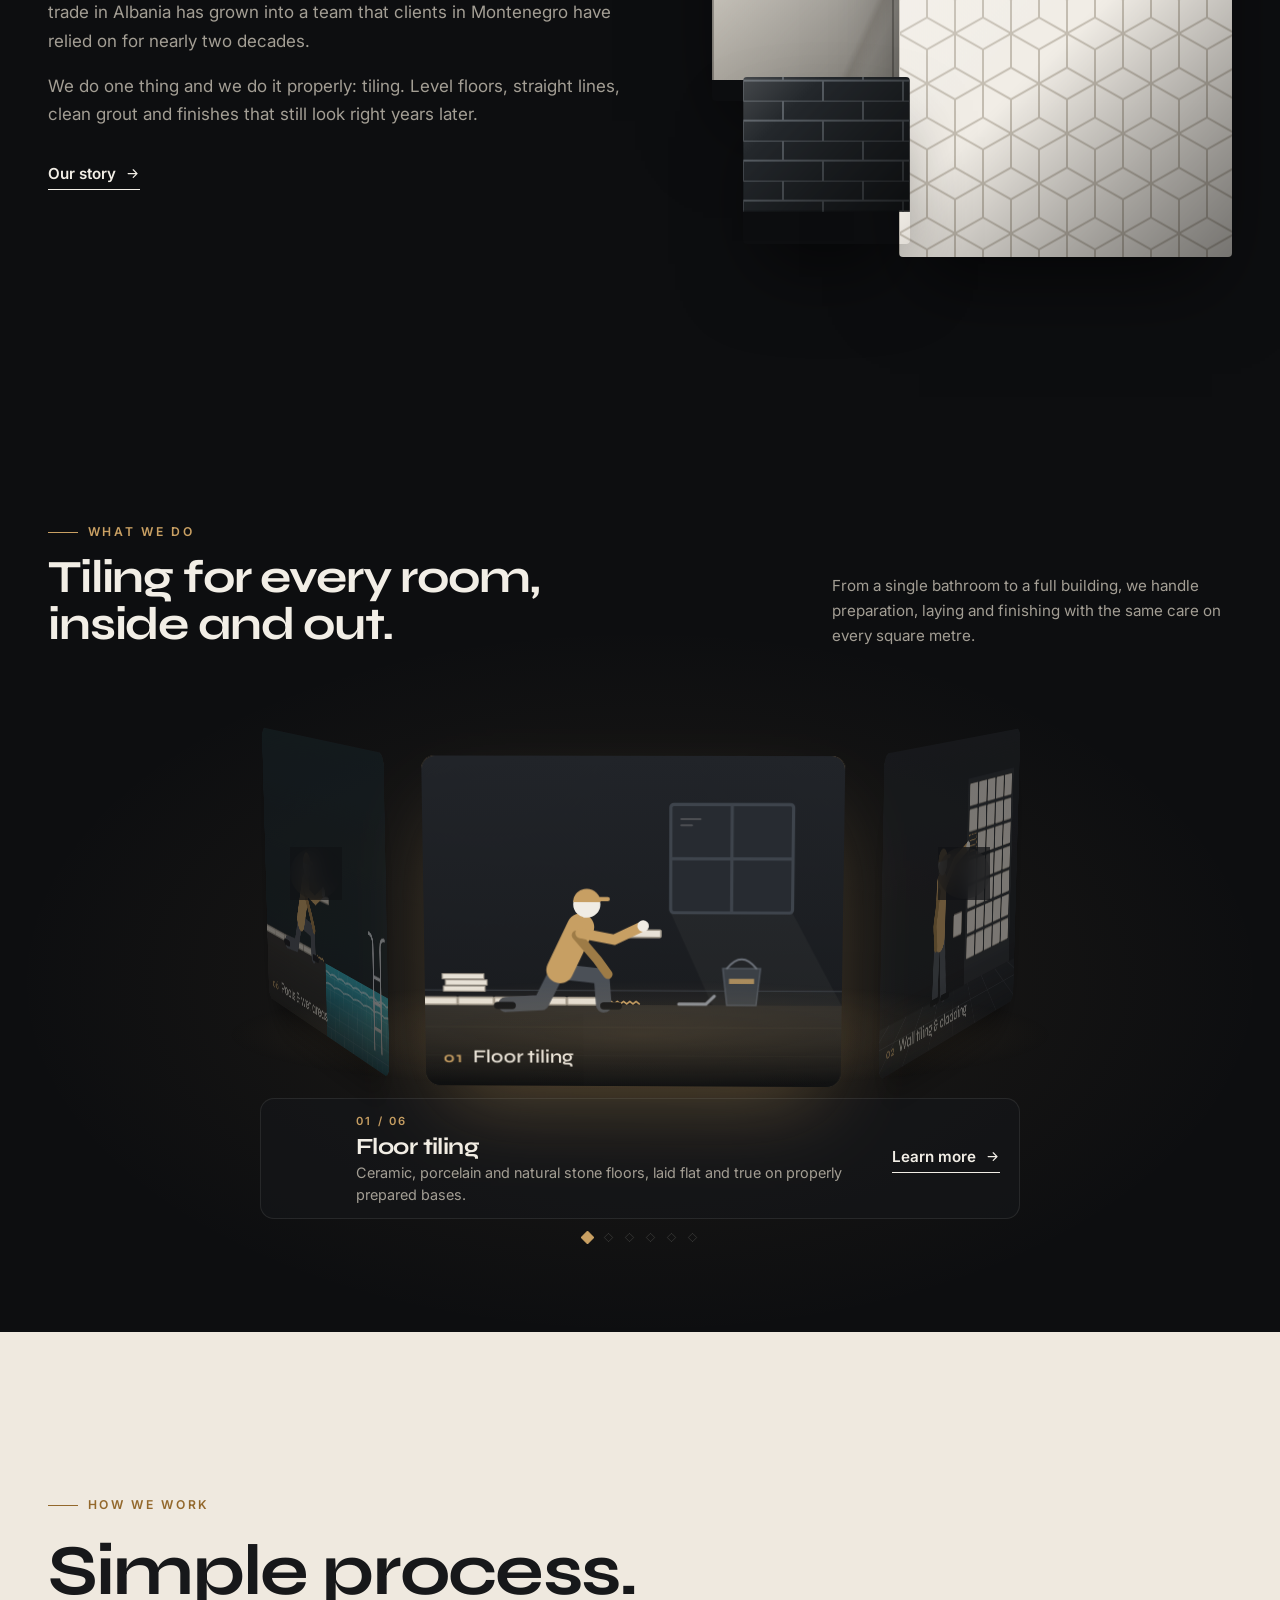
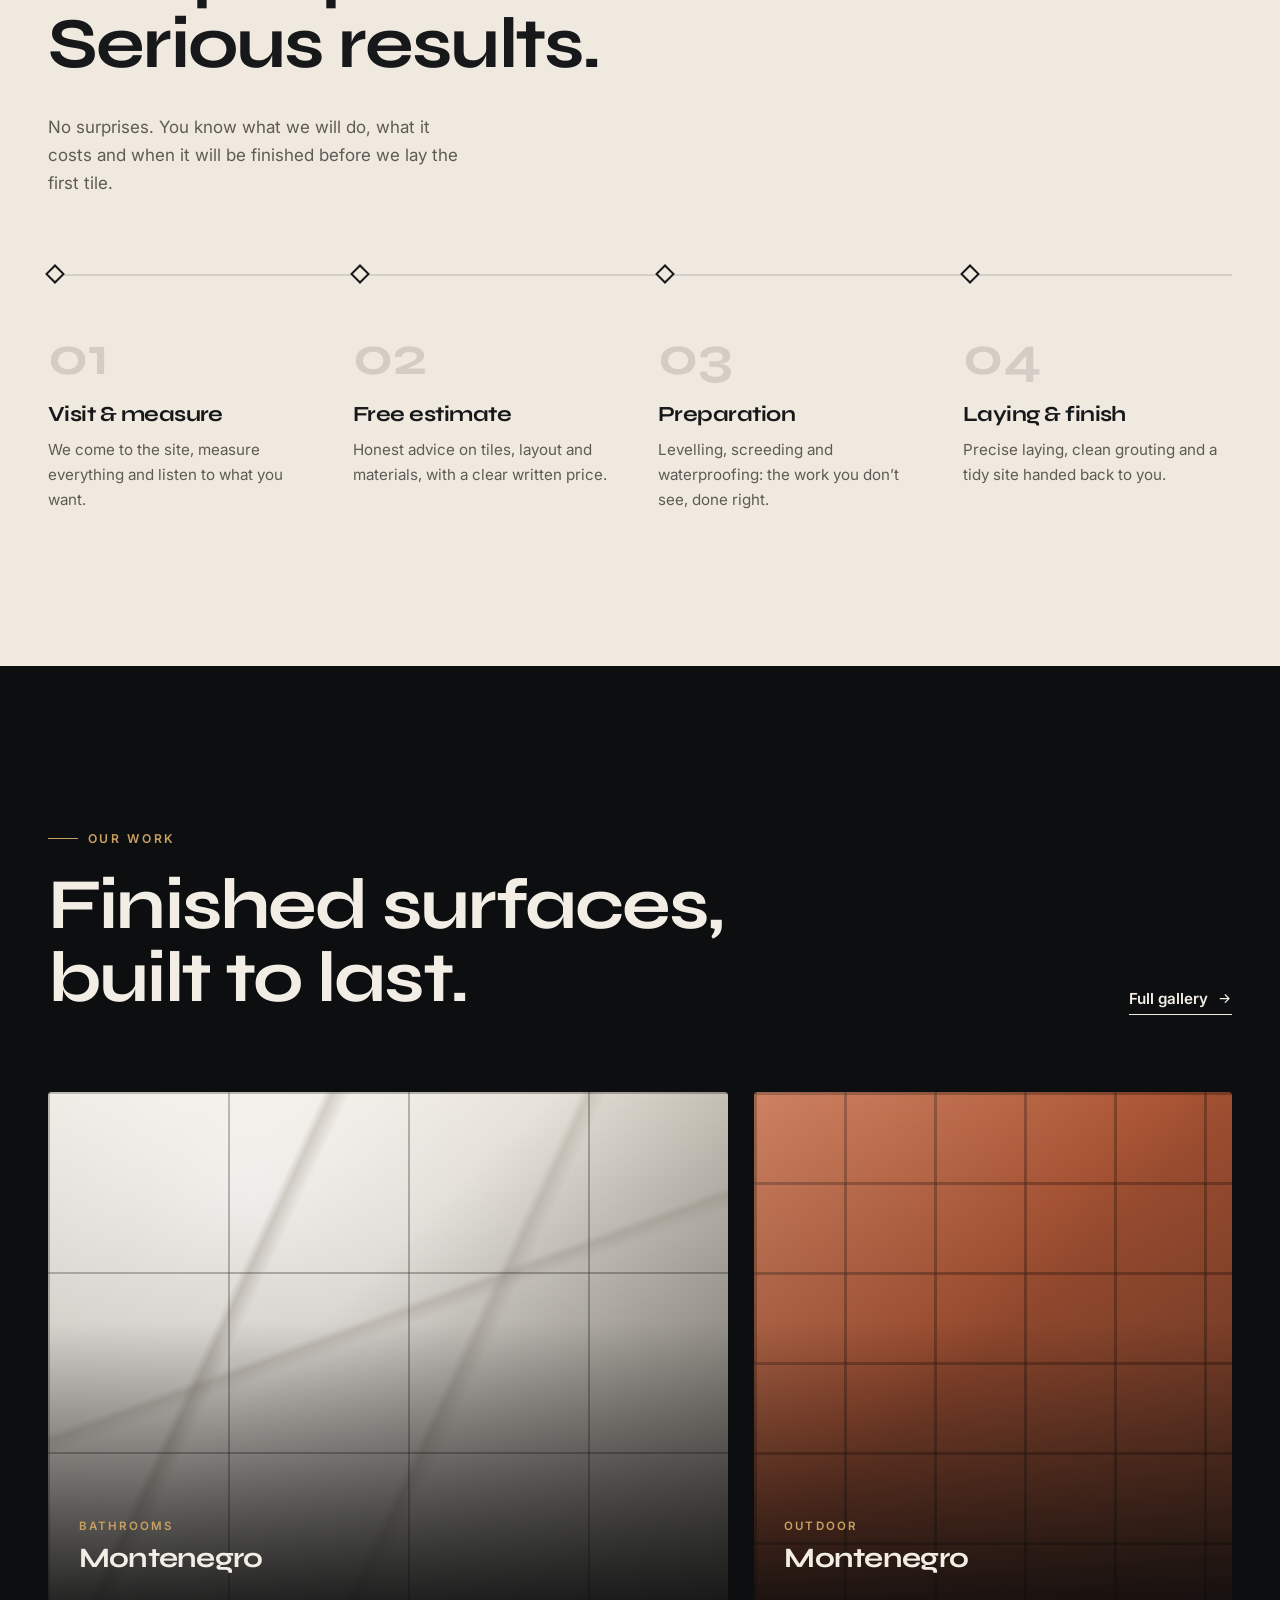
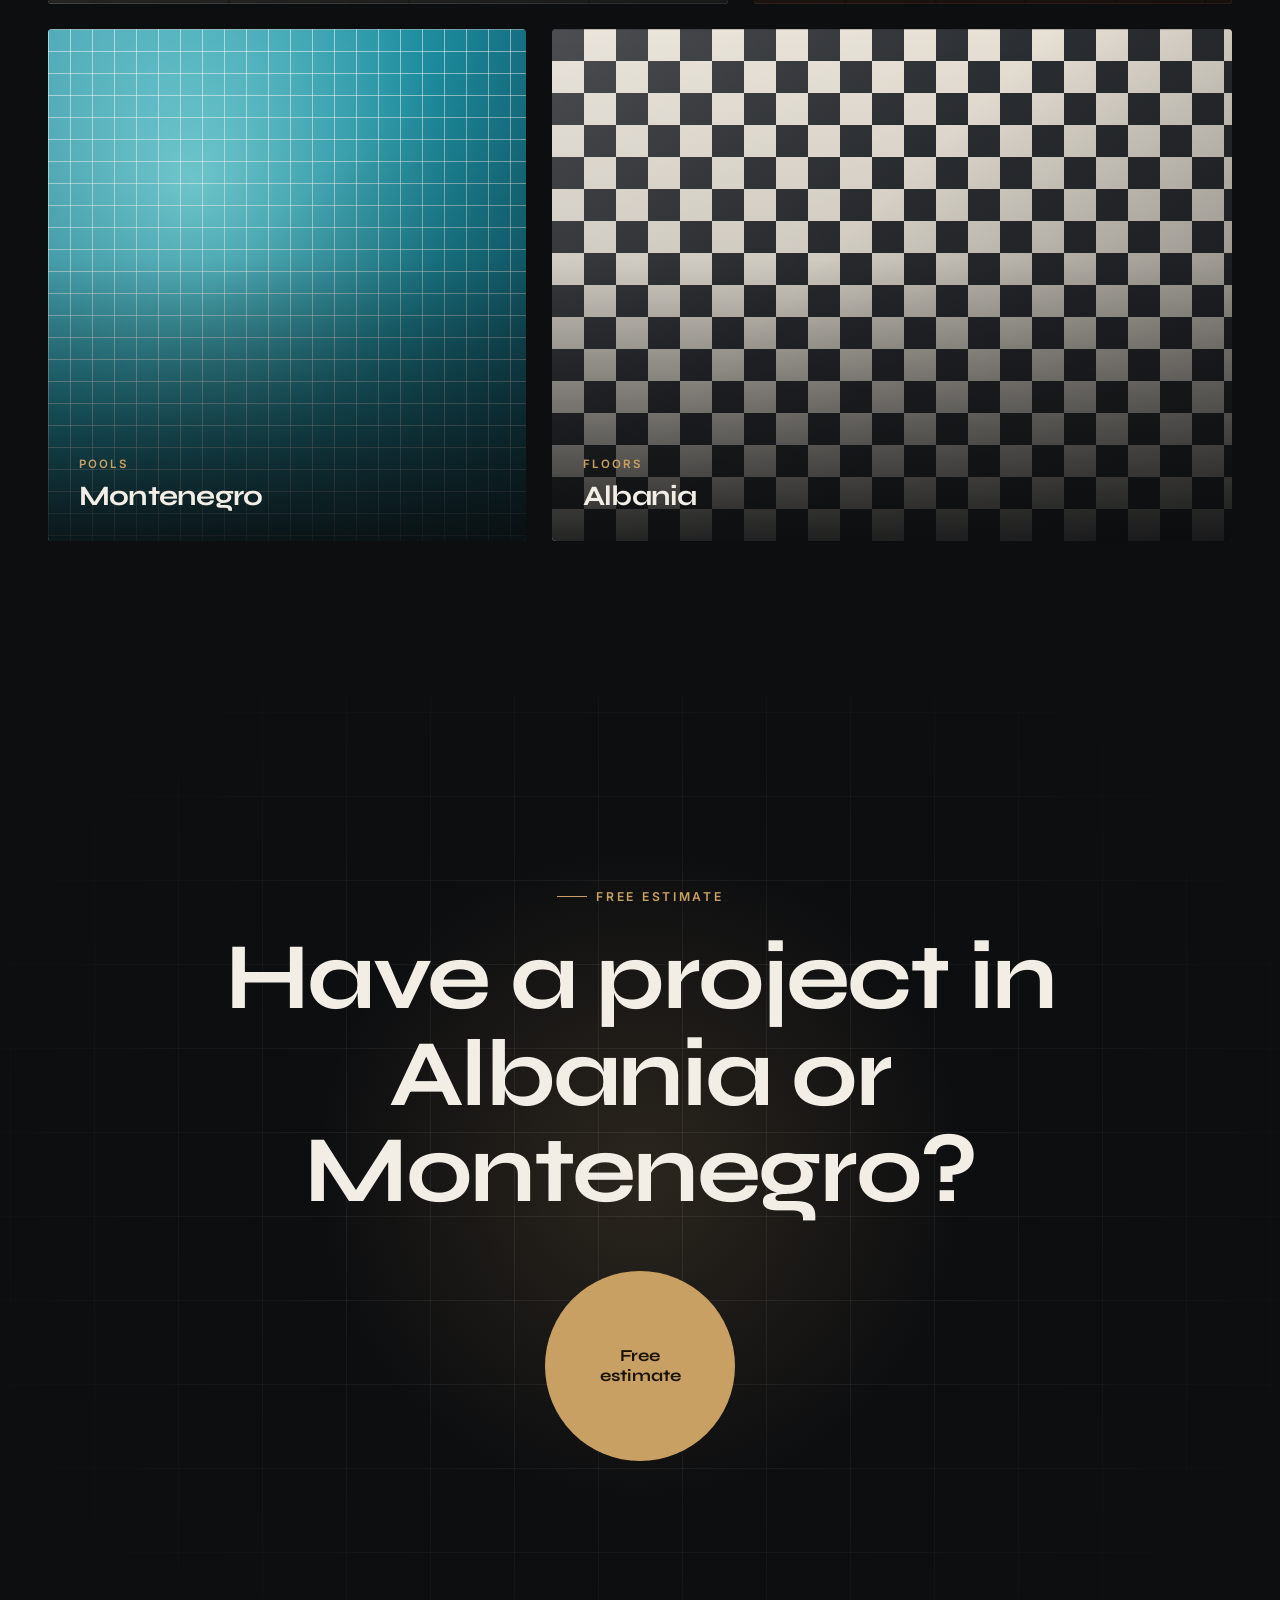
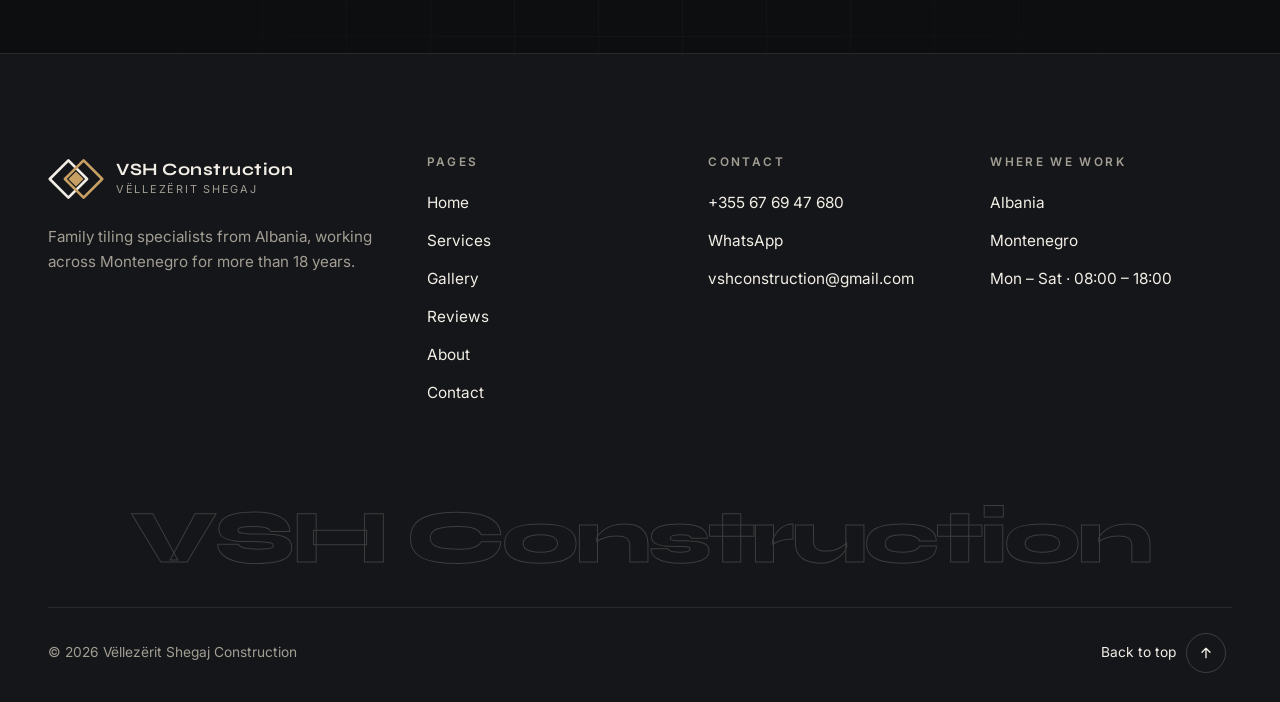
==== commit 52e8d14a: "Hide the Montenegro number until there is one; show the email in the contact box The "Call us" box o" ====
--- a/index.html
+++ b/index.html
@@ -10,7 +10,7 @@
   <link rel="preconnect" href="https://fonts.googleapis.com">
   <link rel="preconnect" href="https://fonts.gstatic.com" crossorigin>
   <link href="https://fonts.googleapis.com/css2?family=Inter:wght@400;500;600&family=Syne:wght@600;700;800&display=swap" rel="stylesheet">
-  <link rel="stylesheet" href="assets/css/style.css?v=202611071122">
+  <link rel="stylesheet" href="assets/css/style.css?v=202611071125">
   <script>document.documentElement.classList.add("js");try{if(sessionStorage.getItem("vsh-transition"))document.documentElement.classList.add("is-entering")}catch(e){}</script>
 </head>
 <body data-page="home">
@@ -158,10 +158,10 @@
     </section>
   </main>
 
-  <script src="assets/js/config.js?v=202611071122"></script>
-  <script src="assets/js/i18n.js?v=202611071122"></script>
-  <script src="assets/js/gallery-data.js?v=202611071122"></script>
-  <script src="assets/js/reviews-data.js?v=202611071122"></script>
-  <script src="assets/js/main.js?v=202611071122"></script>
+  <script src="assets/js/config.js?v=202611071125"></script>
+  <script src="assets/js/i18n.js?v=202611071125"></script>
+  <script src="assets/js/gallery-data.js?v=202611071125"></script>
+  <script src="assets/js/reviews-data.js?v=202611071125"></script>
+  <script src="assets/js/main.js?v=202611071125"></script>
 </body>
 </html>
